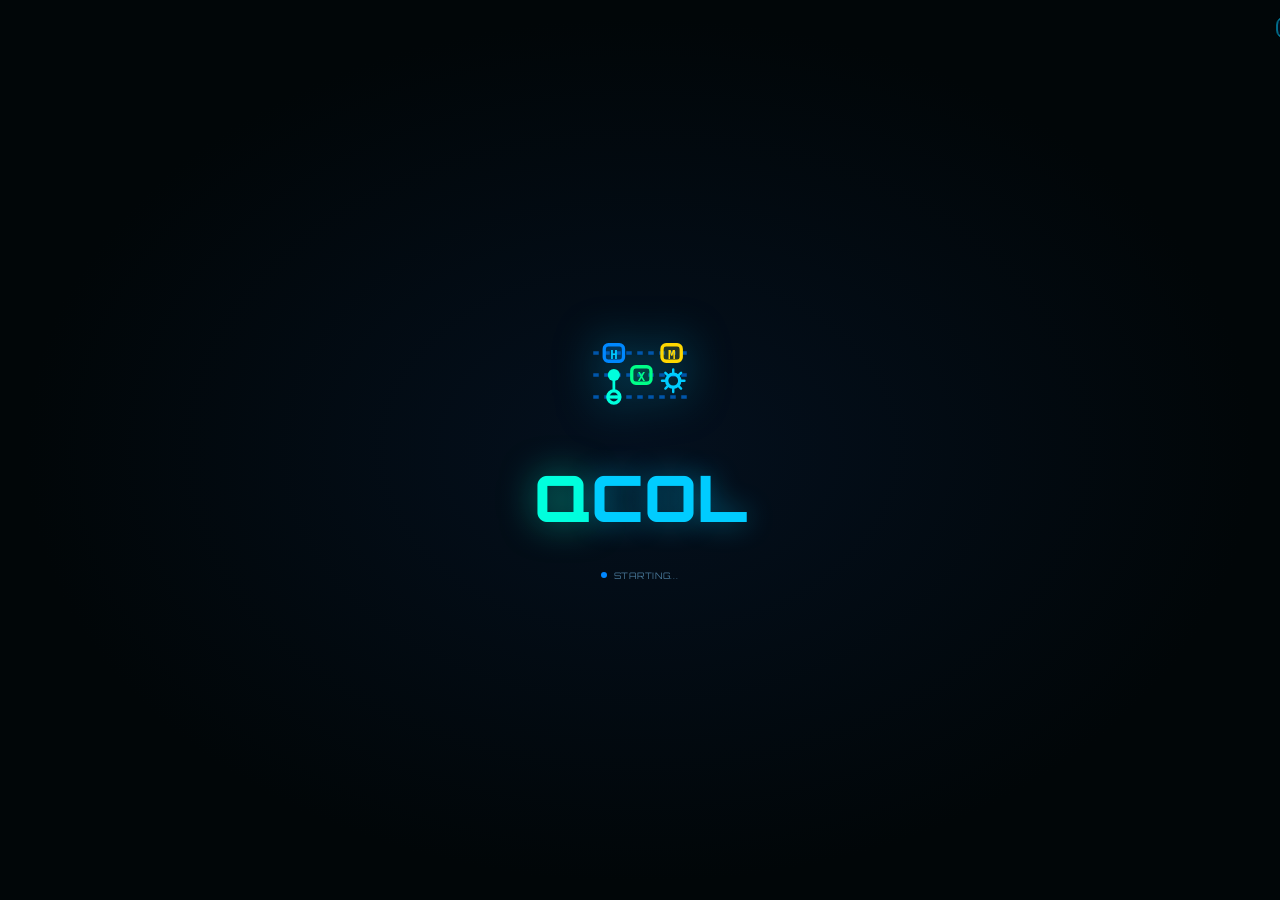
==== index.html @ 1eee26cb "Create index.html" ====
<!DOCTYPE html>
<html lang="en" id="root">
<head>
<meta charset="UTF-8">
<meta name="viewport" content="width=device-width, initial-scale=1.0">
<title>QCOL — Quantum Computing Open Lab</title>
<link href="https://fonts.googleapis.com/css2?family=Orbitron:wght@400;700;900&family=JetBrains+Mono:wght@400;500&family=Exo+2:wght@300;400;500;600&display=swap" rel="stylesheet">
<!-- CodeMirror 6 + marked -->
<script type="importmap">
  {
    "imports": {
      "codemirror": "https://esm.sh/codemirror@6.0.1",
      "@codemirror/state": "https://esm.sh/@codemirror/state@6.5.2",
      "@codemirror/view": "https://esm.sh/@codemirror/view@6.36.5",
      "@codemirror/commands": "https://esm.sh/@codemirror/commands@6.8.1",
      "@codemirror/lang-markdown": "https://esm.sh/@codemirror/lang-markdown@6.3.2",
      "@codemirror/language": "https://esm.sh/@codemirror/language@6.11.0",
      "@lezer/common": "https://esm.sh/@lezer/common@1.2.3",
      "@lezer/highlight": "https://esm.sh/@lezer/highlight@1.2.1",
      "marked": "https://esm.sh/marked@15.0.12"
    }
  }
</script>
<style>
:root {
  --bg:#010608;--s:#071220;--s2:#0c1c30;--s3:#112240;
  --b:#0d2a4a;--b2:#1a3a5c;
  --bl:#0088ff;--bl2:#00ccff;--cy:#00ffdd;
  --gr:#00ff88;--gd:#ffd700;--rd:#ff4466;--pu:#bd93f9;
  --tx:#ddeeff;--mu:#4a7a9b;--mu2:#2a4a6a;
  --orb:'Orbitron',monospace;--mono:'JetBrains Mono',monospace;--exo:'Exo 2',sans-serif;
}
*{margin:0;padding:0;box-sizing:border-box;}
html,body{height:100%;}
body{background:var(--bg);color:var(--tx);font-family:var(--exo);overflow-x:hidden;}
body::before{content:'';position:fixed;inset:0;
  background-image:linear-gradient(rgba(0,136,255,.03)1px,transparent 1px),
  linear-gradient(90deg,rgba(0,136,255,.03)1px,transparent 1px);
  background-size:40px 40px;pointer-events:none;z-index:0;}

/* NOTIF */
.notif{position:fixed;top:1rem;right:1rem;z-index:9999;
  padding:.65rem 1.2rem;background:rgba(4,14,28,.97);
  border:1px solid var(--bl2);border-radius:9px;
  font-family:var(--orb);font-size:.62rem;color:var(--bl2);
  transform:translateX(130%);transition:transform .3s;
  backdrop-filter:blur(20px);max-width:300px;}
.notif.show{transform:translateX(0);}

/* HEADER */
#qcol-header{
  display:flex;align-items:center;gap:.75rem;
  padding:.72rem 1.5rem;
  background:rgba(3,8,16,.97);
  border-bottom:1px solid var(--b);
  backdrop-filter:blur(30px);
  position:fixed;top:0;left:0;right:0;z-index:200;
  height:58px;
}

/* LOGO — solo QCOL sin subtítulo */
.logo{display:flex;align-items:center;gap:.65rem;cursor:pointer;text-decoration:none;}
.logo-icon{filter:drop-shadow(0 0 6px rgba(0,200,255,.5));}
.logo-text-wrap{display:flex;flex-direction:column;}
.logo-qcol{display:flex;align-items:baseline;gap:0;}
.logo-q{font-family:var(--orb);font-size:1.05rem;font-weight:900;color:#00ffdd;text-shadow:0 0 16px rgba(0,255,221,.5);}
.logo-col{font-family:var(--orb);font-size:1.05rem;font-weight:900;color:var(--bl2);}

.hdr-right{display:flex;align-items:center;gap:.55rem;margin-left:auto;}
.hbtn{padding:.32rem .75rem;background:transparent;border:1px solid var(--b2);
  border-radius:5px;color:var(--mu);font-family:var(--orb);font-size:.54rem;
  cursor:pointer;transition:all .2s;white-space:nowrap;}
.hbtn:hover{border-color:var(--bl);color:var(--bl2);}
.hbtn.ai-btn{background:linear-gradient(135deg,rgba(0,136,255,.15),rgba(0,200,255,.08));
  border-color:rgba(0,200,255,.4);color:var(--bl2);animation:pb 2.5s infinite;
  display:inline-flex;align-items:center;gap:4px;}
@keyframes pb{0%,100%{border-color:rgba(0,200,255,.35);}50%{border-color:rgba(0,200,255,.9);box-shadow:0 0 12px rgba(0,200,255,.25);}}
.user-chip{display:flex;align-items:center;gap:.4rem;padding:.28rem .7rem;
  background:var(--s2);border:1px solid var(--b2);border-radius:20px;
  font-family:var(--orb);font-size:.52rem;color:var(--bl2);cursor:pointer;transition:all .2s;}
.user-chip:hover{border-color:var(--bl);}
.user-dot{width:7px;height:7px;border-radius:50%;background:var(--gr);animation:pd 2s infinite;}
@keyframes pd{0%,100%{opacity:1;}50%{opacity:.3;}}

/* MODAL */
.modal-ov{display:none;position:fixed;inset:0;background:rgba(0,0,0,.88);z-index:800;align-items:center;justify-content:center;}
.modal-ov.open{display:flex;}
.modal{background:var(--s);border:1px solid rgba(0,136,255,.35);border-radius:16px;padding:2rem;width:min(400px,92vw);animation:su .3s ease;}
@keyframes su{from{transform:translateY(18px);opacity:0;}to{transform:translateY(0);opacity:1;}}
.modal-title{font-family:var(--orb);font-size:.92rem;color:var(--bl2);text-align:center;margin-bottom:.35rem;letter-spacing:.06em;}
.modal-sub{font-size:.7rem;color:var(--mu);text-align:center;margin-bottom:1.4rem;}
.form-g{margin-bottom:.85rem;}
.form-l{font-family:var(--orb);font-size:.54rem;color:var(--mu);letter-spacing:.1em;display:block;margin-bottom:.28rem;}
.form-i{width:100%;background:rgba(0,0,0,.4);border:1px solid var(--b2);border-radius:8px;padding:.55rem .9rem;color:var(--tx);font-family:var(--exo);font-size:.82rem;outline:none;transition:border-color .2s;}
.form-i:focus{border-color:rgba(0,136,255,.7);}
.btn-submit{width:100%;padding:.75rem;background:linear-gradient(135deg,#003388,var(--bl));border:none;border-radius:9px;color:white;font-family:var(--orb);font-size:.72rem;cursor:pointer;transition:all .2s;margin-top:.3rem;}
.btn-submit:hover{transform:translateY(-1px);box-shadow:0 8px 22px rgba(0,136,255,.35);}
.modal-sw{text-align:center;margin-top:.7rem;font-size:.7rem;color:var(--mu);}
.modal-sw a{color:var(--bl2);cursor:pointer;}
.btn-cancel{display:block;margin-top:.7rem;width:100%;padding:.5rem;background:transparent;border:1px solid var(--b);border-radius:8px;color:var(--mu);font-family:var(--orb);font-size:.6rem;cursor:pointer;}
.btn-cancel:hover{border-color:var(--bl);color:var(--bl2);}

/* AI PANEL (QuantumChat) */
#ai-panel-wrapper{display:none;position:fixed;bottom:1.2rem;right:1.2rem;z-index:600;width:400px;}
#ai-panel-wrapper.open{display:block;}
.ai-panel{background:var(--s);border:1px solid rgba(0,136,255,.45);border-radius:16px;display:flex;flex-direction:column;height:500px;overflow:hidden;box-shadow:0 24px 60px rgba(0,0,0,.6);animation:su .3s ease;}
.ai-hdr{padding:.82rem 1.1rem;background:linear-gradient(135deg,var(--s2),rgba(0,136,255,.12));border-bottom:1px solid var(--b);display:flex;align-items:center;justify-content:space-between;}
.ai-title{display:flex;align-items:center;gap:.45rem;font-family:var(--orb);font-size:.7rem;color:var(--bl2);}
.ai-dot{width:7px;height:7px;background:var(--gr);border-radius:50%;animation:pd 2s infinite;}
.ai-close-btn{background:transparent;border:none;color:var(--mu);cursor:pointer;font-size:1rem;}
.ai-msgs{flex:1;overflow-y:auto;padding:.85rem;display:flex;flex-direction:column;gap:.5rem;}
.ai-msgs::-webkit-scrollbar{width:3px;}
.ai-msgs::-webkit-scrollbar-thumb{background:var(--b2);}
.ai-msg{max-width:88%;padding:.58rem .85rem;border-radius:10px;font-size:.72rem;line-height:1.55;}
.ai-msg.bot{background:rgba(0,136,255,.1);border:1px solid rgba(0,136,255,.22);color:var(--tx);align-self:flex-start;border-bottom-left-radius:3px;}
.ai-msg.usr{background:rgba(0,136,255,.22);border:1px solid rgba(0,136,255,.4);color:var(--tx);align-self:flex-end;border-bottom-right-radius:3px;}
.ai-lbl{font-family:var(--orb);font-size:.46rem;color:var(--mu);margin-bottom:.18rem;}
.ai-loading{display:none;align-self:flex-start;padding:.58rem .85rem;background:rgba(0,136,255,.1);border:1px solid rgba(0,136,255,.22);border-radius:10px;}
.ai-loading.show{display:block;}
.dots span{display:inline-block;width:4px;height:4px;background:var(--bl2);border-radius:50%;margin:0 2px;animation:bounce .9s infinite;}
.dots span:nth-child(2){animation-delay:.2s;}.dots span:nth-child(3){animation-delay:.4s;}
@keyframes bounce{0%,100%{transform:translateY(0);}50%{transform:translateY(-5px);}}
.ai-input-row{padding:.72rem;border-top:1px solid var(--b);display:flex;gap:.45rem;background:var(--s2);}
/* Estilos para el editor CodeMirror */
.cm-editor{background:rgba(0,0,0,.35) !important;border:1px solid var(--b2);border-radius:8px;font-family:var(--mono);font-size:.73rem;}
.cm-editor.cm-focused{outline:none;border-color:rgba(0,136,255,.6);}
.cm-editor .cm-content{color:var(--tx);padding:.3rem .5rem;}
.cm-editor .cm-line{line-height:1.5;}
.ai-send{padding:.48rem .85rem;background:var(--bl);border:none;border-radius:8px;color:white;cursor:pointer;font-size:.9rem;align-self:flex-start;}
.ai-send:hover{background:var(--bl2);}
.ai-status-bar{padding:.32rem .82rem;background:rgba(0,0,0,.3);border-top:1px solid var(--b);font-family:var(--mono);font-size:.52rem;color:var(--mu);display:flex;align-items:center;gap:.5rem;}
.ai-status-dot{width:5px;height:5px;border-radius:50%;background:var(--mu);}
.ai-status-dot.ok{background:var(--gr);}
/* Markdown render styles dentro de mensajes */
.ai-msg .markdown-body p{margin:.4rem 0;}
.ai-msg .markdown-body code{background:rgba(0,0,0,.3);padding:.1rem .3rem;border-radius:3px;font-family:var(--mono);}
.ai-msg .markdown-body pre{background:rgba(0,0,0,.4);padding:.5rem;border-radius:6px;overflow-x:auto;}
.ai-msg .markdown-body table{border-collapse:collapse;margin:.5rem 0;font-size:.65rem;}
.ai-msg .markdown-body th,.ai-msg .markdown-body td{border:1px solid var(--b2);padding:.2rem .5rem;}
.ai-msg .markdown-body blockquote{border-left:3px solid var(--bl);margin:.4rem 0;padding-left:.8rem;color:var(--mu);}

/* MODULE CONTAINER */
#module-container{padding-top:58px;min-height:100vh;position:relative;z-index:1;}

/* SPLASH */
#splash{position:fixed;inset:0;z-index:1000;background:radial-gradient(ellipse at center,#04101e 0%,var(--bg) 68%);display:flex;align-items:center;justify-content:center;transition:opacity .6s ease,visibility .6s;}
#splash.hidden{opacity:0;visibility:hidden;pointer-events:none;}
.splash-inner{text-align:center;animation:su 1s ease both;}
.splash-qcol{display:flex;align-items:baseline;justify-content:center;gap:0;margin-bottom:.6rem;}
.splash-q{font-family:var(--orb);font-size:clamp(2.5rem,7vw,4rem);font-weight:900;color:#00ffdd;text-shadow:0 0 35px rgba(0,255,221,.55);}
.splash-c{font-family:var(--orb);font-size:clamp(2.5rem,7vw,4rem);font-weight:900;color:var(--bl2);text-shadow:0 0 28px rgba(0,200,255,.45);}
.splash-loading{display:flex;align-items:center;justify-content:center;gap:.4rem;color:var(--mu);font-family:var(--orb);font-size:.56rem;letter-spacing:.08em;margin-top:2rem;}
.splash-dot{width:6px;height:6px;background:var(--bl);border-radius:50%;animation:pd 1s infinite;}

/* SCREENS */
.screen{display:none;min-height:calc(100vh - 58px);flex-direction:column;position:relative;z-index:1;animation:fadein .3s ease;}
.screen.active{display:flex;}
@keyframes fadein{from{opacity:0;}to{opacity:1;}}

/* MENU */
.menu-hero{text-align:center;padding:2.5rem 1rem 1.5rem;}
.menu-hero h1{font-family:var(--orb);font-size:clamp(.95rem,3.5vw,1.8rem);font-weight:900;color:var(--bl2);letter-spacing:.06em;text-shadow:0 0 28px rgba(0,200,255,.35);margin-bottom:.35rem;}
.menu-hero p{color:var(--mu);font-size:.74rem;letter-spacing:.05em;}

.menu-grid{display:grid;grid-template-columns:repeat(auto-fit,minmax(200px,1fr));gap:1rem;max-width:960px;width:100%;margin:1.5rem auto;padding:0 1.3rem;}

.menu-card{background:var(--s);border:1px solid var(--b);border-radius:14px;padding:1.5rem;cursor:pointer;transition:all .35s;position:relative;overflow:hidden;animation:su .5s ease both;}
.menu-card::before{content:'';position:absolute;top:0;left:0;right:0;height:2px;background:linear-gradient(90deg,transparent,var(--bl),var(--bl2),transparent);transform:scaleX(0);transition:transform .35s;transform-origin:left;}
.menu-card:hover::before{transform:scaleX(1);}
.menu-card:hover{border-color:rgba(0,136,255,.6);transform:translateY(-5px);box-shadow:0 18px 45px rgba(0,136,255,.12);background:var(--s2);}
.menu-card.locked{opacity:.5;cursor:not-allowed;}
.menu-card.locked:hover{transform:none;box-shadow:none;}

.card-icon-box{width:48px;height:48px;background:linear-gradient(135deg,rgba(0,136,255,.15),rgba(0,200,255,.08));border:1px solid rgba(0,136,255,.3);border-radius:12px;display:flex;align-items:center;justify-content:center;margin-bottom:.9rem;transition:all .3s;}
.menu-card:hover .card-icon-box{box-shadow:0 0 20px rgba(0,136,255,.3);border-color:rgba(0,200,255,.5);}
.card-title{font-family:var(--orb);font-size:.74rem;color:var(--bl2);margin-bottom:.4rem;letter-spacing:.05em;}
.card-desc{font-size:.68rem;color:var(--mu);line-height:1.65;}
.card-badge{position:absolute;top:.8rem;right:.8rem;padding:.13rem .45rem;border-radius:4px;font-family:var(--orb);font-size:.48rem;}
.badge-github{background:rgba(0,136,255,.12);border:1px solid rgba(0,136,255,.3);color:var(--bl);}
.badge-admin{background:rgba(255,215,0,.12);border:1px solid rgba(255,215,0,.3);color:var(--gd);}
.badge-new{background:rgba(0,255,136,.1);border:1px solid rgba(0,255,136,.3);color:var(--gr);}
.badge-pro{background:rgba(189,147,249,.12);border:1px solid rgba(189,147,249,.3);color:var(--pu);}

/* SCREEN HEADER */
.screen-hdr{display:flex;align-items:center;gap:.7rem;padding:.8rem 1.4rem;border-bottom:1px solid var(--b);background:var(--s);flex-wrap:wrap;position:sticky;top:58px;z-index:50;}
.btn-back{padding:.32rem .72rem;background:transparent;border:1px solid var(--b2);border-radius:5px;color:var(--mu);font-family:var(--orb);font-size:.55rem;cursor:pointer;transition:all .2s;}
.btn-back:hover{border-color:var(--bl);color:var(--bl2);}
.screen-title{font-family:var(--orb);font-size:.82rem;color:var(--bl2);letter-spacing:.08em;display:flex;align-items:center;gap:.45rem;}

/* MODULE IFRAME */
.module-iframe-wrap{flex:1;display:flex;flex-direction:column;min-height:0;}
.module-iframe{flex:1;border:none;width:100%;min-height:calc(100vh - 130px);}

/* PLACEHOLDER */
.module-placeholder{flex:1;display:flex;flex-direction:column;align-items:center;justify-content:center;padding:3rem 2rem;text-align:center;gap:1.2rem;}
.ph-icon{font-size:3.5rem;}
.ph-title{font-family:var(--orb);font-size:1.1rem;color:var(--bl2);}
.ph-desc{font-size:.8rem;color:var(--mu);max-width:500px;line-height:1.75;}
.ph-steps{background:var(--s);border:1px solid var(--b);border-radius:12px;padding:1.5rem 2rem;text-align:left;max-width:500px;width:100%;}
.ph-step{display:flex;gap:.75rem;align-items:flex-start;margin-bottom:.9rem;}
.ph-num{font-family:var(--orb);font-size:.65rem;color:var(--bl);width:20px;flex-shrink:0;}
.ph-txt{font-size:.73rem;color:var(--mu);line-height:1.65;}
.ph-txt code{font-family:var(--mono);font-size:.65rem;color:var(--gr);background:rgba(0,0,0,.3);padding:.1rem .3rem;border-radius:3px;}
.btn-ph{padding:.6rem 1.4rem;background:linear-gradient(135deg,#003388,var(--bl));border:none;border-radius:8px;color:white;font-family:var(--orb);font-size:.68rem;cursor:pointer;transition:all .2s;}
.btn-ph:hover{transform:translateY(-2px);box-shadow:0 6px 18px rgba(0,136,255,.4);}

/* FOOTER */
.qcol-footer{text-align:center;padding:1.2rem 1rem;border-top:1px solid var(--b);color:var(--mu);font-size:.64rem;letter-spacing:.04em;background:rgba(3,8,16,.5);margin-top:auto;}
.qcol-footer span{color:var(--bl2);}

/* ══ MOBILE RESPONSIVE ══ */
@media(max-width:768px){
  #qcol-header { padding:.55rem 1rem; height:50px; }
  .logo-q,.logo-col { font-size:.88rem; }
  .hbtn { padding:.26rem .55rem; font-size:.5rem; }
  .menu-hero h1 { font-size:clamp(.85rem,3vw,1.4rem); }
  .menu-hero p { font-size:.68rem; }
  .menu-grid { grid-template-columns:repeat(auto-fill,minmax(160px,1fr)); gap:.75rem; padding:0 .9rem; }
  .menu-card { padding:1.1rem; }
  .card-title { font-size:.68rem; }
  .card-desc { font-size:.62rem; }
  .screen-hdr { padding:.6rem 1rem; }
  .screen-title { font-size:.72rem; }
  .module-iframe { min-height:calc(100vh - 110px); }
  #ai-panel-wrapper { width:calc(100vw - 1rem); right:.5rem; bottom:.5rem; }
  .ai-panel { height:440px; }
}
@media(max-width:600px){
  .menu-grid { grid-template-columns:1fr 1fr; gap:.6rem; padding:0 .75rem; }
  #module-container { padding-top:50px; }
}
@media(max-width:420px){
  .menu-grid { grid-template-columns:1fr; }
  .menu-hero { padding:1.5rem .75rem 1rem; }
  #ai-panel-wrapper { width:calc(100vw - 1rem); right:.5rem; }
  .hbtn.ai-btn span { display:none; }
}
</style>
</head>
<body>

<!-- SPLASH — solo QCOL grande -->
<div id="splash">
  <div class="splash-inner">
    <div style="margin-bottom:1.5rem;">
      <svg width="110" height="110" viewBox="0 0 40 40" fill="none"
        style="filter:drop-shadow(0 0 22px rgba(0,200,255,.6))">
        <line x1="3" y1="12" x2="37" y2="12" stroke="#0055aa" stroke-width="1.2" stroke-dasharray="2 2"/>
        <line x1="3" y1="20" x2="37" y2="20" stroke="#0055aa" stroke-width="1.2" stroke-dasharray="2 2"/>
        <line x1="3" y1="28" x2="37" y2="28" stroke="#0055aa" stroke-width="1.2" stroke-dasharray="2 2"/>
        <rect x="7" y="9" width="7" height="6" rx="1.5" fill="rgba(0,136,255,.2)" stroke="#0088ff" stroke-width="1.2"/>
        <text x="10.5" y="14" text-anchor="middle" font-family="monospace" font-size="4.5" font-weight="bold" fill="#00ccff">H</text>
        <circle cx="10.5" cy="20" r="2.2" fill="#00ffdd"/>
        <line x1="10.5" y1="20" x2="10.5" y2="25.8" stroke="#00ffdd" stroke-width="1"/>
        <circle cx="10.5" cy="28" r="2.2" fill="none" stroke="#00ffdd" stroke-width="1.2"/>
        <line x1="8.3" y1="28" x2="12.7" y2="28" stroke="#00ffdd" stroke-width="1.2"/>
        <rect x="17" y="17" width="7" height="6" rx="1.5" fill="rgba(0,255,136,.12)" stroke="#00ff88" stroke-width="1.2"/>
        <text x="20.5" y="22" text-anchor="middle" font-family="monospace" font-size="4.5" font-weight="bold" fill="#00ff88">X</text>
        <rect x="28" y="9" width="7" height="6" rx="1.5" fill="rgba(255,215,0,.12)" stroke="#ffd700" stroke-width="1.2"/>
        <text x="31.5" y="14" text-anchor="middle" font-family="monospace" font-size="4.5" font-weight="bold" fill="#ffd700">M</text>
        <g transform="translate(28,18) scale(.68)">
          <circle cx="6" cy="6" r="3.5" fill="none" stroke="#00ccff" stroke-width="1.8"/>
          <path d="M6 0v2M6 10v2M0 6h2M10 6h2M1.8 1.8l1.4 1.4M8.8 8.8l1.4 1.4M1.8 10.2l1.4-1.4M8.8 3.2l1.4-1.4" stroke="#00ccff" stroke-width="1.3" stroke-linecap="round"/>
        </g>
      </svg>
    </div>
    <div class="splash-qcol">
      <span class="splash-q">Q</span><span class="splash-c">COL</span>
    </div>
    <div class="splash-loading">
      <div class="splash-dot"></div>
      <span id="splash-msg">STARTING...</span>
    </div>
  </div>
</div>

<div class="notif" id="notif"></div>

<div id="qcol-header" style="display:none;">
  <div class="logo" onclick="QCOL.nav('home')">
    <svg class="logo-icon" width="38" height="38" viewBox="0 0 40 40" fill="none">
      <line x1="3" y1="12" x2="37" y2="12" stroke="#0055aa" stroke-width="1.2" stroke-dasharray="2 2"/>
      <line x1="3" y1="20" x2="37" y2="20" stroke="#0055aa" stroke-width="1.2" stroke-dasharray="2 2"/>
      <line x1="3" y1="28" x2="37" y2="28" stroke="#0055aa" stroke-width="1.2" stroke-dasharray="2 2"/>
      <rect x="7" y="9" width="7" height="6" rx="1.5" fill="rgba(0,136,255,.15)" stroke="#0088ff" stroke-width="1"/>
      <text x="10.5" y="14" text-anchor="middle" font-family="monospace" font-size="4" fill="#00ccff">H</text>
      <circle cx="10.5" cy="20" r="2" fill="#00ffdd"/>
      <line x1="10.5" y1="20" x2="10.5" y2="25.5" stroke="#00ffdd" stroke-width="1"/>
      <circle cx="10.5" cy="28" r="2" fill="none" stroke="#00ffdd" stroke-width="1"/>
      <line x1="8.5" y1="28" x2="12.5" y2="28" stroke="#00ffdd" stroke-width="1"/>
      <rect x="17" y="17" width="6" height="6" rx="1.5" fill="rgba(0,255,136,.1)" stroke="#00ff88" stroke-width="1"/>
      <text x="20" y="22" text-anchor="middle" font-family="monospace" font-size="4" fill="#00ff88">X</text>
      <g transform="translate(28,16) scale(.55)">
        <circle cx="6" cy="6" r="3.5" fill="none" stroke="#00ccff" stroke-width="1.8"/>
        <path d="M6 0v2M6 10v2M0 6h2M10 6h2M1.8 1.8l1.4 1.4M8.8 8.8l1.4 1.4M1.8 10.2l1.4-1.4M8.8 3.2l1.4-1.4" stroke="#00ccff" stroke-width="1.3" stroke-linecap="round"/>
      </g>
    </svg>
    <div class="logo-text-wrap">
      <div class="logo-qcol">
        <span class="logo-q">Q</span><span class="logo-col">COL</span>
      </div>
    </div>
  </div>
  <div class="hdr-right">
    <div id="hdr-engine-badge" style="display:none;padding:.22rem .55rem;background:rgba(0,255,136,.08);border:1px solid rgba(0,255,136,.3);border-radius:4px;font-family:var(--orb);font-size:.46rem;color:var(--gr);">● COMPILER</div>
    <button class="hbtn ai-btn" onclick="QCOL.toggleAI()">
      <svg width="15" height="15" viewBox="0 0 24 24" fill="none" style="vertical-align:middle;">
        <circle cx="12" cy="12" r="10" stroke="#00ffdd" stroke-width="1.4"/>
        <path d="M8 12h8M12 8l4 4-4 4" stroke="#00ffdd" stroke-width="1.3" stroke-linecap="round" stroke-linejoin="round"/>
        <circle cx="12" cy="12" r="2.5" fill="rgba(0,255,221,.2)" stroke="#00ffdd" stroke-width="1"/>
      </svg>
      QuantumChat
    </button>
    <div id="hdr-user-area">
      <button class="hbtn" onclick="QCOL.openAuth('login')">LOGIN</button>
    </div>
  </div>
</div>

<div id="ai-panel-wrapper">
  <div class="ai-panel">
    <div class="ai-hdr">
      <div class="ai-title">
        <div class="ai-dot"></div>
        <svg width="14" height="14" viewBox="0 0 24 24" fill="none" style="margin-right:4px;">
          <circle cx="12" cy="12" r="10" stroke="#00ffdd" stroke-width="1.5"/>
          <path d="M8 12h8M12 8l4 4-4 4" stroke="#00ffdd" stroke-width="1.4" stroke-linecap="round"/>
          <circle cx="12" cy="12" r="2" fill="#00ffdd" opacity=".5"/>
        </svg>
        QuantumChat
        <span id="ai-prov-lbl" style="font-size:.46rem;color:var(--mu);margin-left:.3rem;"></span>
      </div>
      <button class="ai-close-btn" onclick="QCOL.toggleAI()">✕</button>
    </div>
    <div class="ai-msgs" id="ai-messages">
      <div class="ai-msg bot">
        <div class="ai-lbl">QUANTUMCHAT</div>
        <div class="markdown-body">Hello! I'm QuantumChat, your quantum computing assistant. I can help you with Qiskit, Cirq, PennyLane, Dirac notation |ψ⟩, quantum circuits, algorithms and quantum physics. ⚛</div>
      </div>
    </div>
    <div class="ai-loading" id="ai-loading">
      <div class="dots"><span></span><span></span><span></span></div>
    </div>
    <div class="ai-input-row">
      <div id="ai-editor" style="flex:1;"></div>
      <button class="ai-send" onclick="QCOL.sendAI()">➤</button>
    </div>
    <div class="ai-status-bar">
      <div class="ai-status-dot" id="ai-sdot"></div>
      <span id="ai-stxt">Not connected — demo mode</span>
    </div>
  </div>
</div>

<div class="modal-ov" id="auth-modal">
  <div class="modal">
    <div id="auth-login">
      <div class="modal-title">⚛ LOGIN</div>
      <div class="modal-sub">Access your account</div>
      <div class="form-g"><label class="form-l">USERNAME</label>
        <input class="form-i" id="l-user" type="text" placeholder="your_username"></div>
      <div class="form-g"><label class="form-l">PASSWORD</label>
        <input class="form-i" id="l-pass" type="password" placeholder="••••••••"
          onkeydown="if(event.key==='Enter')QCOL.doLogin()"></div>
      <button class="btn-submit" onclick="QCOL.doLogin()">ENTER THE LAB</button>
      <div class="modal-sw">No account? <a onclick="QCOL.openAuth('register')">Create account</a></div>
      <div class="modal-sw" style="margin-top:.3rem;"><a onclick="QCOL.openAuth('founder')">👑 Founder access</a></div>
      <button class="btn-cancel" onclick="QCOL.closeAuth()">CANCEL</button>
    </div>
    <div id="auth-register" style="display:none;">
      <div class="modal-title">⚛ CREATE ACCOUNT</div>
      <div class="modal-sub">Join the ecosystem</div>
      <div class="form-g"><label class="form-l">FULL NAME</label>
        <input class="form-i" id="r-name" type="text" placeholder="Your full name"></div>
      <div class="form-g"><label class="form-l">USERNAME</label>
        <input class="form-i" id="r-user" type="text" placeholder="unique_username"></div>
      <div class="form-g"><label class="form-l">PASSWORD</label>
        <input class="form-i" id="r-pass" type="password" placeholder="••••••••"></div>
      <button class="btn-submit" onclick="QCOL.doRegister()">CREATE MY ACCOUNT</button>
      <div class="modal-sw">Already have one? <a onclick="QCOL.openAuth('login')">Login</a></div>
      <div class="modal-sw" style="margin-top:.3rem;"><a onclick="QCOL.openAuth('founder')">👑 Founder access</a></div>
      <button class="btn-cancel" onclick="QCOL.closeAuth()">CANCEL</button>
    </div>
    <div id="auth-founder" style="display:none;">
      <div class="modal-title">👑 FOUNDER ACCESS</div>
      <div class="modal-sub">Exclusive ecosystem area</div>
      <div class="form-g"><label class="form-l">PASSWORD</label>
        <input class="form-i" id="f-pass" type="password" placeholder="••••••••"
          onkeydown="if(event.key==='Enter')QCOL.doFounder()"></div>
      <button class="btn-submit" onclick="QCOL.doFounder()">ACCESS</button>
      <div class="modal-sw"><a onclick="QCOL.openAuth('login')">← Back to login</a></div>
      <button class="btn-cancel" onclick="QCOL.closeAuth()">CANCEL</button>
    </div>
  </div>
</div>

<div id="module-container">

  <div class="screen active" id="screen-home">
    <div class="menu-hero">
      <h1>⚛ QUANTUM COMPUTING OPEN LAB</h1>
      <p>It's not just an open ecosystem — it's a board where every piece fits, contributes a unique function, and combines with the others to create larger architectures and pieces. The board is an infinite puzzle where everyone can contribute, integrating frameworks, libraries, algorithms, and quantum hardware into a single universal layer accessible to all.</p>
    </div>
    <div id="logout-bar" style="display:none;position:absolute;top:.6rem;right:.7rem;z-index:20;">
      <button onclick="QCOL.doLogout()" style="
        background:rgba(255,68,102,.08);
        border:1px solid rgba(255,68,102,.3);
        border-radius:6px;
        color:#ff8899;
        font-family:var(--orb);
        font-size:.48rem;
        padding:.28rem .65rem;
        cursor:pointer;
        letter-spacing:.05em;
        transition:all .2s;
      " onmouseover="this.style.background='rgba(255,68,102,.18)'"
         onmouseout="this.style.background='rgba(255,68,102,.08)'">
        ✕ LOGOUT
      </button>
    </div>
    <div class="menu-grid" id="menu-grid"></div>
    <div class="qcol-footer">
      Founded by <span>Franci Laffita Camargo</span> · Open core quantum ecosystem — built so anyone can access, build and benefit from quantum computing.
    </div>
  </div>

  <div class="screen" id="screen-projects">
    <div class="screen-hdr">
      <button class="btn-back" onclick="QCOL.nav('home')">← MENU</button>
      <div class="screen-title">
        <svg width="16" height="16" viewBox="0 0 24 24" fill="none">
          <rect x="3" y="3" width="18" height="18" rx="3" stroke="#00ccff" stroke-width="1.5"/>
          <path d="M3 9h18M9 21V9" stroke="#00ccff" stroke-width="1.5"/>
        </svg>PROJECTS
      </div>
      <button class="hbtn ai-btn" onclick="QCOL.toggleAI()">
        <svg width="15" height="15" viewBox="0 0 24 24" fill="none" style="vertical-align:middle;margin-right:3px;">
          <circle cx="12" cy="12" r="10" stroke="#00ffdd" stroke-width="1.4"/>
          <path d="M8 12h8M12 8l4 4-4 4" stroke="#00ffdd" stroke-width="1.3" stroke-linecap="round" stroke-linejoin="round"/>
          <circle cx="12" cy="12" r="2.5" fill="rgba(0,255,221,.2)" stroke="#00ffdd" stroke-width="1"/>
        </svg>
        QuantumChat
      </button>
    </div>
    <div class="module-iframe-wrap" id="projects-wrap">
      <div id="projects-ph"></div>
    </div>
  </div>

  <div class="screen" id="screen-architect">
    <div class="screen-hdr">
      <button class="btn-back" onclick="QCOL.nav('home')">← MENU</button>
      <div class="screen-title">
        <svg width="18" height="18" viewBox="0 0 40 40" fill="none">
          <line x1="2" y1="14" x2="38" y2="14" stroke="#004488" stroke-width="1.5" stroke-dasharray="3 2"/>
          <line x1="2" y1="26" x2="38" y2="26" stroke="#004488" stroke-width="1.5" stroke-dasharray="3 2"/>
          <rect x="5" y="10" width="8" height="8" rx="2" fill="rgba(0,136,255,.2)" stroke="#0088ff" stroke-width="1.5"/>
          <text x="9" y="16" text-anchor="middle" font-family="monospace" font-size="5" font-weight="bold" fill="#00ccff">H</text>
          <g transform="translate(23,15) scale(1.1)">
            <circle cx="6" cy="6" r="3.5" fill="none" stroke="#00ccff" stroke-width="1.8"/>
            <path d="M6 0v2M6 10v2M0 6h2M10 6h2M1.8 1.8l1.4 1.4M8.8 8.8l1.4 1.4M1.8 10.2l1.4-1.4M8.8 3.2l1.4-1.4"
              stroke="#00ccff" stroke-width="1.3" stroke-linecap="round"/>
          </g>
          <circle cx="9" cy="26" r="2.5" fill="#00ffdd"/>
          <line x1="9" y1="18" x2="9" y2="23.5" stroke="#00ffdd" stroke-width="1.2"/>
        </svg>
        ⚙️ QUANTUM OPEN LAB
      </div>
      <div id="arch-badge" style="display:none;padding:.22rem .5rem;background:rgba(0,255,136,.08);border:1px solid rgba(0,255,136,.3);border-radius:4px;font-family:var(--orb);font-size:.46rem;color:var(--gr);">● COMPILER</div>
      <button class="hbtn ai-btn" onclick="QCOL.toggleAI()">
        <svg width="15" height="15" viewBox="0 0 24 24" fill="none" style="vertical-align:middle;margin-right:3px;">
          <circle cx="12" cy="12" r="10" stroke="#00ffdd" stroke-width="1.4"/>
          <path d="M8 12h8M12 8l4 4-4 4" stroke="#00ffdd" stroke-width="1.3" stroke-linecap="round" stroke-linejoin="round"/>
          <circle cx="12" cy="12" r="2.5" fill="rgba(0,255,221,.2)" stroke="#00ffdd" stroke-width="1"/>
        </svg>
        QuantumChat
      </button>
    </div>
    <div class="module-iframe-wrap" id="architect-wrap">
      <div id="architect-ph"></div>
    </div>
  </div>

  <div class="screen" id="screen-architect-pro">
    <div class="screen-hdr">
      <button class="btn-back" onclick="QCOL.nav('home')">← MENU</button>
      <div class="screen-title">
        <svg width="18" height="18" viewBox="0 0 40 40" fill="none">
          <line x1="2" y1="14" x2="38" y2="14" stroke="#4a2a7a" stroke-width="1.5" stroke-dasharray="3 2"/>
          <line x1="2" y1="26" x2="38" y2="26" stroke="#4a2a7a" stroke-width="1.5" stroke-dasharray="3 2"/>
          <rect x="5" y="10" width="8" height="8" rx="2" fill="rgba(189,147,249,.15)" stroke="#bd93f9" stroke-width="1.5"/>
          <text x="9" y="16" text-anchor="middle" font-family="monospace" font-size="5" font-weight="bold" fill="#bd93f9">H</text>
          <g transform="translate(23,15) scale(1.1)">
            <circle cx="6" cy="6" r="3.5" fill="none" stroke="#bd93f9" stroke-width="1.8"/>
            <path d="M6 0v2M6 10v2M0 6h2M10 6h2M1.8 1.8l1.4 1.4M8.8 8.8l1.4 1.4M1.8 10.2l1.4-1.4M8.8 3.2l1.4-1.4" stroke="#bd93f9" stroke-width="1.3" stroke-linecap="round"/>
          </g>
        </svg>
        📓 QUANTUM NOTEBOOK
        <span style="font-family:var(--orb);font-size:.5rem;color:var(--pu);padding:.1rem .38rem;border:1px solid rgba(189,147,249,.3);border-radius:3px;">ADMIN+</span>
      </div>
      <button class="hbtn ai-btn" onclick="QCOL.toggleAI()">
        <svg width="15" height="15" viewBox="0 0 24 24" fill="none" style="vertical-align:middle;margin-right:3px;">
          <circle cx="12" cy="12" r="10" stroke="#00ffdd" stroke-width="1.4"/>
          <path d="M8 12h8M12 8l4 4-4 4" stroke="#00ffdd" stroke-width="1.3" stroke-linecap="round" stroke-linejoin="round"/>
          <circle cx="12" cy="12" r="2.5" fill="rgba(0,255,221,.2)" stroke="#00ffdd" stroke-width="1"/>
        </svg>
        QuantumChat
      </button>
    </div>
    <div class="module-iframe-wrap" id="architect-pro-wrap">
      <div id="architect-pro-ph"></div>
    </div>
  </div>

  <div class="screen" id="screen-library">
    <div class="screen-hdr">
      <button class="btn-back" onclick="QCOL.nav('home')">← MENU</button>
      <div class="screen-title">
        <svg width="16" height="16" viewBox="0 0 24 24" fill="none">
          <path d="M4 19.5A2.5 2.5 0 016.5 17H20" stroke="#00ccff" stroke-width="1.5"/>
          <path d="M6.5 2H20v20H6.5A2.5 2.5 0 014 19.5v-15A2.5 2.5 0 016.5 2z" stroke="#00ccff" stroke-width="1.5"/>
          <path d="M8 7h8M8 11h8M8 15h5" stroke="#00ccff" stroke-width="1"/>
        </svg>
        LIBRARY AND TUTORIALS
      </div>
      <button class="hbtn ai-btn" onclick="QCOL.toggleAI()">
        <svg width="15" height="15" viewBox="0 0 24 24" fill="none" style="vertical-align:middle;margin-right:3px;">
          <circle cx="12" cy="12" r="10" stroke="#00ffdd" stroke-width="1.4"/>
          <path d="M8 12h8M12 8l4 4-4 4" stroke="#00ffdd" stroke-width="1.3" stroke-linecap="round" stroke-linejoin="round"/>
          <circle cx="12" cy="12" r="2.5" fill="rgba(0,255,221,.2)" stroke="#00ffdd" stroke-width="1"/>
        </svg>
        QuantumChat
      </button>
    </div>
    <div class="module-iframe-wrap" id="library-wrap">
      <div id="library-ph"></div>
    </div>
  </div>

  <div class="screen" id="screen-account">
    <div class="screen-hdr">
      <button class="btn-back" onclick="QCOL.nav('home')">← MENU</button>
      <div class="screen-title">
        <svg width="16" height="16" viewBox="0 0 24 24" fill="none">
          <circle cx="12" cy="8" r="4" stroke="#00ccff" stroke-width="1.5"/>
          <path d="M4 20c0-4 3.6-7 8-7s8 3 8 7" stroke="#00ccff" stroke-width="1.5" stroke-linecap="round"/>
        </svg>
        MY ACCOUNT
      </div>
      <button class="hbtn ai-btn" onclick="QCOL.toggleAI()">
        <svg width="15" height="15" viewBox="0 0 24 24" fill="none" style="vertical-align:middle;margin-right:3px;">
          <circle cx="12" cy="12" r="10" stroke="#00ffdd" stroke-width="1.4"/>
          <path d="M8 12h8M12 8l4 4-4 4" stroke="#00ffdd" stroke-width="1.3" stroke-linecap="round" stroke-linejoin="round"/>
          <circle cx="12" cy="12" r="2.5" fill="rgba(0,255,221,.2)" stroke="#00ffdd" stroke-width="1"/>
        </svg>
        QuantumChat
      </button>
    </div>
    <div class="module-iframe-wrap" id="account-wrap">
      <div id="account-ph"></div>
    </div>
  </div>

  <div class="screen" id="screen-founder">
    <div class="screen-hdr">
      <button class="btn-back" onclick="QCOL.nav('home')">← MENU</button>
      <div class="screen-title">👑 FOUNDER PANEL</div>
      <button class="hbtn ai-btn" onclick="QCOL.toggleAI()">
        <svg width="15" height="15" viewBox="0 0 24 24" fill="none" style="vertical-align:middle;margin-right:3px;">
          <circle cx="12" cy="12" r="10" stroke="#00ffdd" stroke-width="1.4"/>
          <path d="M8 12h8M12 8l4 4-4 4" stroke="#00ffdd" stroke-width="1.3" stroke-linecap="round" stroke-linejoin="round"/>
          <circle cx="12" cy="12" r="2.5" fill="rgba(0,255,221,.2)" stroke="#00ffdd" stroke-width="1"/>
        </svg>
        QuantumChat
      </button>
    </div>
    <div class="module-iframe-wrap" id="founder-wrap">
      <div id="founder-ph"></div>
    </div>
  </div>

  <div class="screen" id="screen-help">
    <div class="screen-hdr">
      <button class="btn-back" onclick="QCOL.nav('home')">← MENU</button>
      <div class="screen-title">
        <svg width="16" height="16" viewBox="0 0 24 24" fill="none">
          <circle cx="12" cy="12" r="10" stroke="#00ccff" stroke-width="1.5"/>
          <path d="M9.09 9a3 3 0 015.83 1c0 2-3 3-3 3M12 17h.01" stroke="#00ccff" stroke-width="1.5" stroke-linecap="round"/>
        </svg>
        HELP
      </div>
      <button class="hbtn ai-btn" onclick="QCOL.toggleAI()">
        <svg width="15" height="15" viewBox="0 0 24 24" fill="none" style="vertical-align:middle;margin-right:3px;">
          <circle cx="12" cy="12" r="10" stroke="#00ffdd" stroke-width="1.4"/>
          <path d="M8 12h8M12 8l4 4-4 4" stroke="#00ffdd" stroke-width="1.3" stroke-linecap="round" stroke-linejoin="round"/>
          <circle cx="12" cy="12" r="2.5" fill="rgba(0,255,221,.2)" stroke="#00ffdd" stroke-width="1"/>
        </svg>
        QuantumChat
      </button>
    </div>
    <div class="module-iframe-wrap" id="help-wrap">
      <div id="help-ph"></div>
    </div>
  </div>

  <!-- NEW MODULE: QUANTUM PUZZLE (formerly MODULE LAB) -->
  <div class="screen" id="screen-quantum-puzzle">
    <div class="screen-hdr">
      <button class="btn-back" onclick="QCOL.nav('home')">← MENU</button>
      <div class="screen-title">
        <svg width="20" height="20" viewBox="0 0 24 24" fill="none">
          <path d="M14.5 5.5L18.5 9.5M6.5 18.5L5.5 17.5M16.5 8.5L15.5 7.5" stroke="#ffd700" stroke-width="1.8" stroke-linecap="round"/>
          <path d="M8 2L16 8L20 20L4 20L8 2Z" stroke="#ffd700" stroke-width="1.8" fill="rgba(255,215,0,.05)"/>
          <circle cx="12" cy="15" r="2" stroke="#ffd700" stroke-width="1.5"/>
          <path d="M4 20L12 15L20 20" stroke="#ffd700" stroke-width="1.5"/>
        </svg>
        🧩 QUANTUM PUZZLE
      </div>
      <button class="hbtn ai-btn" onclick="QCOL.toggleAI()">
        <svg width="15" height="15" viewBox="0 0 24 24" fill="none" style="vertical-align:middle;margin-right:3px;">
          <circle cx="12" cy="12" r="10" stroke="#00ffdd" stroke-width="1.4"/>
          <path d="M8 12h8M12 8l4 4-4 4" stroke="#00ffdd" stroke-width="1.3" stroke-linecap="round" stroke-linejoin="round"/>
          <circle cx="12" cy="12" r="2.5" fill="rgba(0,255,221,.2)" stroke="#00ffdd" stroke-width="1"/>
        </svg>
        QuantumChat
      </button>
    </div>
    <div class="module-iframe-wrap" id="quantum-puzzle-wrap">
      <div id="quantum-puzzle-ph"></div>
    </div>
  </div>

</div>

<script>
// ============================================================
// 🔄 CONFIG SYNC READER - SOLO LECTURA (CORREGIDO)
//    FORZA founder_password COMO CADENA
// ============================================================

class QcolConfigSyncReader {
    constructor(config) {
        this.SUPABASE_URL = config.supabaseUrl;
        this.SUPABASE_ANON_KEY = config.supabaseAnonKey;
        this.isReady = false;
        this.configCache = {};
        this._syncInProgress = false;
        this.onConfigUpdate = null;
        this.onSyncComplete = null;
        this.syncInterval = null;
        this._syncingKeys = new Set();
    }

    async init() {
        try {
            console.log('🔌 Config Sync Reader: Probando conexión...');
            
            const testResponse = await fetch(`${this.SUPABASE_URL}/rest/v1/quantum_ecosystem_config?select=key&limit=1`, {
                method: 'GET',
                headers: {
                    'apikey': this.SUPABASE_ANON_KEY,
                    'Authorization': `Bearer ${this.SUPABASE_ANON_KEY}`
                }
            });
            
            if (!testResponse.ok && testResponse.status !== 404) {
                console.warn('⚠️ Config Sync Reader: Error de conexión');
                this.isReady = false;
                return false;
            }
            
            console.log('✅ Config Sync Reader: Conexión establecida');
            await this.syncAll();
            
            this.isReady = true;
            console.log('✅ Config Sync Reader inicializado (SOLO LECTURA)');
            
            this.syncInterval = setInterval(() => {
                this.syncAll();
                if (this.onSyncComplete) this.onSyncComplete();
            }, 15000);
            
            return true;
        } catch (error) {
            console.error('❌ Config Sync Reader error:', error.message);
            this.isReady = false;
            return false;
        }
    }

    async _fetch(table, options = {}) {
        let url = `${this.SUPABASE_URL}/rest/v1/${table}?select=*`;
        if (options.eq) {
            Object.entries(options.eq).forEach(([key, value]) => {
                url += `&${key}=eq.${value}`;
            });
        }
        const response = await fetch(url, {
            method: 'GET',
            headers: {
                'apikey': this.SUPABASE_ANON_KEY,
                'Authorization': `Bearer ${this.SUPABASE_ANON_KEY}`
            }
        });
        if (!response.ok) throw new Error(`HTTP ${response.status}`);
        return await response.json();
    }

    async syncAll() {
        if (this._syncInProgress) return;
        this._syncInProgress = true;
        try {
            const allConfigs = await this._fetch('quantum_ecosystem_config');
            
            if (allConfigs && allConfigs.length > 0) {
                const configMap = {};
                allConfigs.forEach(item => {
                    if (item.key) {
                        let value = item.value;
                        try { value = JSON.parse(value); } catch(e) { /* mantener como string */ }
                        
                        // 🔧 FORZAR founder_password como CADENA
                        if (item.key === 'founder_password' && value !== null && value !== undefined) {
                            value = String(value);
                        }
                        
                        configMap[item.key] = value;
                        this.configCache[item.key] = value;
                    }
                });
                
                this._applyConfigToLocal('colab_url', 'qcol_colab_url', configMap);
                this._applyConfigToLocal('ai_config', 'qcol_ai', configMap);
                this._applyConfigToLocal('github_config', 'qcol_gh', configMap);
                this._applyConfigToLocal('deepseek_config', 'qcol_mistral', configMap);
                this._applyConfigToLocal('system_config', 'qcol_sys', configMap);
                this._applyConfigToLocal('platform_config', 'qcol_cfg', configMap);
                this._applyConfigToLocal('monitor_config', 'qcol_monitor_cfg', configMap);
                this._applyConfigToLocal('founder_password', 'qcol_fp', configMap);
                this._applyConfigToLocal('users_config', 'qcol_users', configMap);
                
                if (this.onConfigUpdate) {
                    this.onConfigUpdate(configMap);
                }
            }
            
            if (this.onSyncComplete) this.onSyncComplete();
        } catch (error) {
            console.warn('Config Sync Reader error:', error.message);
        } finally {
            this._syncInProgress = false;
        }
    }

    _applyConfigToLocal(cloudKey, localKey, configMap) {
        let value = configMap[cloudKey];
        if (value !== undefined && value !== null) {
            try {
                // 🔧 FORZAR founder_password como CADENA
                if (cloudKey === 'founder_password') {
                    value = String(value);
                }
                
                const stringValue = typeof value === 'string' ? value : JSON.stringify(value);
                localStorage.setItem(localKey, stringValue);
                localStorage.setItem(localKey + '_timestamp', new Date().toISOString());
                console.log(`📥 Config ${cloudKey} → ${localKey}: aplicada desde la nube`);
                
                if (this.onConfigUpdate) {
                    this.onConfigUpdate(cloudKey, value);
                }
            } catch(e) {
                console.warn(`Error aplicando ${cloudKey}:`, e);
            }
        }
    }

    getConfig(key) {
        // 🔧 Si es founder_password, forzar como cadena
        if (key === 'founder_password') {
            const cached = this.configCache[key];
            if (cached !== undefined) {
                return String(cached);
            }
            const localValue = localStorage.getItem('qcol_fp');
            if (localValue !== null) {
                try { return String(JSON.parse(localValue)); } catch(e) { return String(localValue); }
            }
            return null;
        }
        
        if (this.configCache[key] !== undefined) {
            return this.configCache[key];
        }
        
        const localKeyMap = {
            'colab_url': 'qcol_colab_url',
            'ai_config': 'qcol_ai',
            'github_config': 'qcol_gh',
            'deepseek_config': 'qcol_mistral',
            'system_config': 'qcol_sys',
            'platform_config': 'qcol_cfg',
            'monitor_config': 'qcol_monitor_cfg',
            'users_config': 'qcol_users'
        };
        const localKey = localKeyMap[key] || key;
        const value = localStorage.getItem(localKey);
        if (value) {
            try { return JSON.parse(value); } catch(e) { return value; }
        }
        return null;
    }

    getRawConfig(key) {
        return this.configCache[key] || null;
    }

    destroy() {
        if (this.syncInterval) {
            clearInterval(this.syncInterval);
            this.syncInterval = null;
        }
    }
}

// ============================================================
// INICIALIZAR CONFIG SYNC READER - SOLO LECTURA
// ============================================================
(async function initConfigSyncReader() {
    try {
        const SUPABASE_CONFIG = {
            supabaseUrl: 'https://rtkcfbnoqbivylejhspv.supabase.co',
            supabaseAnonKey: 'sb_publishable_Uw4ViBXo3UvvlSHzOiAcDA_9Jn6eMcf'
        };
        
        window.configSync = new QcolConfigSyncReader({
            supabaseUrl: SUPABASE_CONFIG.supabaseUrl,
            supabaseAnonKey: SUPABASE_CONFIG.supabaseAnonKey
        });
        
        window.configSync.onConfigUpdate = (key, value) => {
            console.log(`📥 Config actualizada desde la nube: ${key}`, value);
            if (typeof QCOL !== 'undefined' && QCOL._refreshUI) {
                setTimeout(QCOL._refreshUI, 200);
            }
        };
        
        window.configSync.onSyncComplete = () => {
            console.log('✅ Configuración sincronizada desde la nube (solo lectura)');
            if (typeof QCOL !== 'undefined' && QCOL._broadcastConfig) {
                setTimeout(QCOL._broadcastConfig, 300);
            }
        };
        
        await window.configSync.init();
        
        console.log('✅ Config Sync Reader global iniciado (SOLO LECTURA)');
    } catch (error) {
        console.warn('⚠️ Config Sync Reader no disponible:', error.message);
    }
})();
</script>

<script type="module">
  import { EditorView, basicSetup } from 'codemirror';
  import { markdown } from '@codemirror/lang-markdown';
  import { marked } from 'marked';

  window.marked = marked;

  const QCOL = (() => {

  const VERSION = '2.1.0';
  const MODULES = {
    projects:       'qcol-projects.html',
    architect:      'qcol-architect.html',
    'architect-pro':'qcol-architect-pro.html',
    library:        'qcol-library.html',
    account:        'qcol-account.html',
    founder:        'qcol-founder.html',
    help:           'qcol-help.html',
    'quantum-puzzle':'qcol-quantum-puzzle.html',
  };

  let curUser = null;
  let iframes = {};
  let aiCfg = JSON.parse(localStorage.getItem('qcol_ai') || '{}');
  let aiHistory = [];

  let cmEditor = null;

  function refreshUIFromConfig() {
    const savedAI = localStorage.getItem('qcol_ai');
    if (savedAI) {
      try {
        aiCfg = JSON.parse(savedAI);
        setupAI();
      } catch(e) {}
    }
    
    const colabUrl = localStorage.getItem('qcol_colab_url');
    if (colabUrl) {
      checkEngine();
    }
    
    const ghConfig = localStorage.getItem('qcol_gh');
    if (ghConfig) {
      try {
        const gh = JSON.parse(ghConfig);
      } catch(e) {}
    }
  }

  function broadcastConfigToModules() {
    Object.values(iframes).forEach(f => {
      try {
        f.contentWindow.postMessage({
          type: 'QCOL_CONFIG',
          user: curUser,
          version: VERSION,
          engineReady: !!localStorage.getItem('qcol_colab_url'),
          ghUser: (JSON.parse(localStorage.getItem('qcol_gh')||'{}').user)||'laffitacamargof-create',
          ghRepo: (JSON.parse(localStorage.getItem('qcol_gh')||'{}').repo)||'quantum-computing-open-lab',
        }, '*');
      } catch(e){}
    });
  }

  function dbLoad() {
      const stored = localStorage.getItem('qcol_db');
      if (stored) {
          try {
              return JSON.parse(stored);
          } catch(e) { console.warn('dbLoad parse error', e); }
      }
      return null;
  }

  function dbSave(newData) {
      try {
          localStorage.setItem('qcol_db', JSON.stringify(newData));
          return true;
      } catch(e) {
          console.error('dbSave error', e);
          return false;
      }
  }

  async function dbGet(section) {
      let data = dbLoad();
      if (!data) return null;
      return data[section] || null;
  }

  async function dbSet(section, value) {
      let data = dbLoad();
      if (!data) data = { version:1, config:{}, users:[], circuits:{}, notebooks:{}, ai_history:{} };
      data[section] = value;
      return dbSave(data);
  }

  async function dbInit() {
      let data = dbLoad();
      if (!data) {
          const empty = {
              version: 1,
              config: {
                  colab_url: localStorage.getItem('qcol_colab_url') || '',
                  mistral_key: localStorage.getItem('qcol_mistral_key') || '',
                  mistral_enabled: localStorage.getItem('qcol_mistral_enabled') === 'true',
                  mistral_model: localStorage.getItem('qcol_mistral_model') || 'deepseek-chat',
                  mistral_timeout: parseInt(localStorage.getItem('qcol_mistral_timeout') || '10'),
                  ignored_attrs: JSON.parse(localStorage.getItem('qcol_ignored_attrs') || '[]'),
                  ignored_attrs_reasons: JSON.parse(localStorage.getItem('qcol_ignored_attrs_reasons') || '{}')
              },
              users: [],
              circuits: {},
              notebooks: {},
              ai_history: {}
          };
          await dbSave(empty);
          data = empty;
      }
      if (data?.config) {
          const c = data.config;
          if (c.colab_url)       localStorage.setItem('qcol_colab_url',         c.colab_url);
          if (c.mistral_key)     localStorage.setItem('qcol_mistral_key',        c.mistral_key);
          if (c.mistral_model)   localStorage.setItem('qcol_mistral_model',      c.mistral_model);
          if (c.mistral_enabled !== undefined) localStorage.setItem('qcol_mistral_enabled', c.mistral_enabled);
          if (c.ignored_attrs)   localStorage.setItem('qcol_ignored_attrs',      JSON.stringify(c.ignored_attrs));
          if (c.ignored_attrs_reasons) localStorage.setItem('qcol_ignored_attrs_reasons', JSON.stringify(c.ignored_attrs_reasons));
      }
      broadcast({ type: 'QCOL_CONFIG_UPDATED', db: data });
  }

  window.addEventListener('message', e => {
    const d = e.data; if (!d?.type) return;

    if (d.type === 'QCOL_OPEN_NB_EXPOSITION') {
      nav('architect-pro');
      const sendExpo = () => {
        const nbFrame = iframes['architect-pro'];
        if (nbFrame && nbFrame.contentWindow) {
          nbFrame.contentWindow.postMessage(d, '*');
          return true;
        }
        return false;
      };

      if (!sendExpo()) {
        let attempts = 0;
        const retry = setInterval(() => {
          attempts++;
          if (sendExpo()) {
            clearInterval(retry);
          } else if (attempts > 25) {
            clearInterval(retry);
          }
        }, 200);
      }
      return;
    }

    if (d.type === 'QCOL_OPEN_ARCHITECT_EDIT') {
      nav('architect');
      const sendToArchitect = () => {
        const archFrame = iframes['architect'];
        if (archFrame && archFrame.contentWindow) {
          archFrame.contentWindow.postMessage(d, '*');
        }
      };
      if (iframes['architect']) {
        setTimeout(sendToArchitect, 150);
      } else {
        let attempts = 0;
        const retry = setInterval(() => {
          attempts++;
          if (iframes['architect'] && iframes['architect'].contentWindow) {
            clearInterval(retry);
            iframes['architect'].contentWindow.postMessage(d, '*');
          } else if (attempts > 20) clearInterval(retry);
        }, 200);
      }
      return;
    }

    if (d.type === 'QCOL_CIRCUIT_RETURN') {
      nav('architect-pro');
      const sendToNB = () => {
        const nbFrame = iframes['architect-pro'];
        if (nbFrame && nbFrame.contentWindow) {
          nbFrame.contentWindow.postMessage(d, '*');
        }
      };
      if (iframes['architect-pro']) {
        setTimeout(sendToNB, 150);
      } else {
        let attempts = 0;
        const retry = setInterval(() => {
          attempts++;
          if (iframes['architect-pro'] && iframes['architect-pro'].contentWindow) {
            clearInterval(retry);
            iframes['architect-pro'].contentWindow.postMessage(d, '*');
          } else if (attempts > 20) clearInterval(retry);
        }, 200);
      }
      return;
    }

    if (d.type === 'QCOL_NAV')          nav(d.screen);
    if (d.type === 'QCOL_NOTIFY')       notify(d.msg);
    if (d.type === 'QCOL_LOGIN')        openAuth('login');
    if (d.type === 'QCOL_TOGGLE_AI')    toggleAI();
    if (d.type === 'QCOL_GET_CONFIG')   sendCfg(e.source);
    if (d.type === 'QCOL_GET_USER') {
        try {
            e.source.postMessage({ type: 'QCOL_USER', user: curUser }, '*');
            e.source.postMessage({ type: 'QCOL_USER_UPDATE', user: curUser }, '*');
        } catch(err) {}
    }
    if (d.type === 'QCOL_LOGOUT')       doLogout();
    if (d.type === 'QCOL_OPEN_FOUNDER') openAuth('founder');
    if (d.type === 'QCOL_SAVE') {
      const val = typeof d.val === 'object' ? JSON.stringify(d.val) : d.val;
      localStorage.setItem(d.key, val);
      const CONFIG_KEYS = {
          'qcol_colab_url': 'colab_url',
          'qcol_mistral_key': 'mistral_key',
          'qcol_mistral_enabled': 'mistral_enabled',
          'qcol_mistral_model': 'mistral_model',
          'qcol_mistral_timeout': 'mistral_timeout',
          'qcol_ignored_attrs': 'ignored_attrs',
          'qcol_ignored_attrs_reasons': 'ignored_attrs_reasons'
      };
      if (CONFIG_KEYS[d.key]) {
          let data = dbLoad();
          if (!data) data = { config: {} };
          if (!data.config) data.config = {};
          let parsedVal = d.val;
          try { parsedVal = typeof d.val === 'string' ? JSON.parse(d.val) : d.val; } catch(e) {}
          data.config[CONFIG_KEYS[d.key]] = parsedVal;
          dbSave(data);
      }
      if (d.key === 'qcol_colab_url') checkEngine();
      if (d.key === 'qcol_ai') { aiCfg = d.val; setupAI(); }
      if (d.key === 'qcol_fp') notify('✅ Founder password updated');
      broadcast({ type:'QCOL_CONFIG_UPDATED', key: d.key });
    }
    if (d.type === 'QCOL_MONITOR_RUN') {
      try {
        const raw  = localStorage.getItem('qcol_monitor_data');
        const data = raw ? JSON.parse(raw) : {runs:[], total:0};
        data.runs.push(d);
        data.total = (data.total||0) + 1;
        if (data.runs.length > 1000) data.runs = data.runs.slice(-1000);
        localStorage.setItem('qcol_monitor_data', JSON.stringify(data));
      } catch(e) {}
    }
    if (d.type === 'QCOL_SAVE_CIRCUIT' && d.username) {
        dbGet('circuits').then(circuits => {
            const all = circuits || {};
            if (!all[d.username]) all[d.username] = [];
            all[d.username].push(d.circuit);
            if (all[d.username].length > 100) all[d.username] = all[d.username].slice(-100);
            dbSet('circuits', all);
        });
    }
    if (d.type === 'QCOL_SAVE_NOTEBOOK' && d.username) {
        dbGet('notebooks').then(nbs => {
            const all = nbs || {};
            if (!all[d.username]) all[d.username] = [];
            const idx = all[d.username].findIndex(n => n._uid === d.notebook._uid);
            if (idx >= 0) all[d.username][idx] = d.notebook;
            else all[d.username].unshift(d.notebook);
            dbSet('notebooks', all);
        });
    }
    if (d.type === 'QCOL_GET_DB') {
        dbGet(d.section).then(data => {
            broadcast({ type: 'QCOL_DB_DATA', section: d.section, data });
        });
    }
    if (d.type === 'QCOL_DEL_CIRCUIT' && d.username && d.index !== undefined) {
        dbGet('circuits').then(circuits => {
            const all = circuits || {};
            if (d.index === -1) {
                all[d.username] = [];
            } else if (all[d.username]) {
                all[d.username].splice(d.index, 1);
            }
            dbSet('circuits', all);
            broadcast({ type: 'QCOL_DB_DATA', section: 'circuits', data: all });
        });
    }
  });

  function broadcast(msg) {
    Object.values(iframes).forEach(f => {
      try { f.contentWindow.postMessage(msg, '*'); } catch(e){}
    });
  }

  function sendCfg(src) {
    try {
      src.postMessage({
        type: 'QCOL_CONFIG',
        user: curUser,
        version: VERSION,
        engineReady: !!localStorage.getItem('qcol_colab_url'),
        ghUser: (JSON.parse(localStorage.getItem('qcol_gh')||'{}').user)||'laffitacamargof-create',
        ghRepo: (JSON.parse(localStorage.getItem('qcol_gh')||'{}').repo)||'quantum-computing-open-lab',
      }, '*');
    } catch(e) {}
  }

  function clearModuleIframe(screen) {
      const iframe = iframes[screen];
      if (iframe) {
          try { iframe.remove(); } catch(e) {}
          delete iframes[screen];
      }
      const wrap = document.getElementById(screen + '-wrap');
      if (wrap) wrap.innerHTML = '';
  }

  function nav(screen) {
    const s = screen.replace(/_/g, '-');
    const currentActive = document.querySelector('.screen.active');
    const currentId = currentActive ? currentActive.id : null;

    if (currentId && (currentId === 'screen-architect' || currentId === 'screen-architect-pro') && s === 'home') {
        clearModuleIframe('architect');
        clearModuleIframe('architect-pro');
    }

    document.querySelectorAll('.screen').forEach(x => x.classList.remove('active'));
    const el = document.getElementById('screen-' + s);
    if (el) { el.classList.add('active'); }
    window.scrollTo(0, 0);
    if (s !== 'home') loadModule(s);
  }

  function loadModule(screen) {
    if (iframes[screen]) return;
    const wrapId = screen + '-wrap';
    const wrap   = document.getElementById(wrapId);
    if (!wrap) return;
    const file = MODULES[screen];
    if (!file) return;
    const iframe = document.createElement('iframe');
    iframe.className = 'module-iframe';
    iframe.setAttribute('data-qcol', screen);
    iframe.src = file;
    iframe.onload = () => {
      iframes[screen] = iframe;
      setTimeout(() => {
          sendCfg(iframe.contentWindow);
          iframe.contentWindow.postMessage({ type: 'QCOL_USER_UPDATE', user: curUser }, '*');
          iframe.contentWindow.postMessage({ type: 'QCOL_USER', user: curUser }, '*');
      }, 300);
    };
    iframe.onerror = () => { wrap.innerHTML = renderPH(screen); };
    wrap.innerHTML = `<div class="module-placeholder">
      <div style="width:36px;height:36px;border:3px solid rgba(0,136,255,.2);border-top-color:var(--bl);border-radius:50%;animation:sp .8s linear infinite;margin-bottom:.8rem;"></div>
      <div style="font-family:var(--orb);font-size:.65rem;color:var(--mu);letter-spacing:.1em;">LOADING...</div>
    </div>
    <style>@keyframes sp{to{transform:rotate(360deg);}}</style>`;
    setTimeout(() => { wrap.innerHTML = ''; wrap.appendChild(iframe); }, 100);
  }

  function renderPH(screen) {
    const info = {
      projects:       { icon:'📂', title:'PROJECTS',              desc:'Explore and run lab notebooks.' },
      architect:      { icon:'⚙️', title:'QUANTUM OPEN LAB',    desc:'Visual quantum circuit editor with real Python execution (Qiskit).' },
      'architect-pro':{ icon:'📓', title:'QUANTUM NOTEBOOK',       desc:'Create and edit complete quantum notebooks. Export to .ipynb. Only founders and administrators can publish to Projects.' },
      library:        { icon:'📚', title:'LIBRARY AND TUTORIALS',  desc:'Videos, PDFs and educational notebooks.' },
      account:        { icon:'👤', title:'MY ACCOUNT',              desc:'Your profile and saved circuits.' },
      founder:        { icon:'👑', title:'FOUNDER PANEL',         desc:'Ecosystem configuration and management.' },
      help:           { icon:'❓', title:'HELP',                  desc:'Ecosystem usage guide.' },
      'quantum-puzzle':{ icon:'🧩', title:'QUANTUM PUZZLE',        desc:'Quantum app store: run real programs on the compiler without installation.' },
    };
    const i = info[screen] || { icon:'📦', title:'MODULE', desc:'' };
    return `<div class="module-placeholder">
      <div class="ph-icon">${i.icon}</div>
      <div class="ph-title">${i.title}</div>
      <p class="ph-desc">${i.desc}<br><br>
        This module will be activated when the administrator configures it.</p>
      <button class="btn-ph" onclick="QCOL.nav('founder')">⚙️ Configure</button>
    </div>`;
  }

  // ── MENU ──
  function renderMenu() {
    const role  = curUser?.role || 'guest';
    const isAdm = role === 'admin' || role === 'founder';
    const isF   = role === 'founder';

    const cards = [
      {
        screen:'projects',
        icon:`<svg width="22" height="22" viewBox="0 0 24 24" fill="none">
          <rect x="3" y="3" width="18" height="18" rx="3" stroke="#00ccff" stroke-width="1.5"/>
          <path d="M3 9h18M9 21V9" stroke="#00ccff" stroke-width="1.5"/></svg>`,
        title:'PROJECTS', badge:'', badgeTxt:'',
        desc:'Explore and publish quantum computing projects. Share ideas, algorithms, circuits and interactive notebook booklets with the QCOL community.',
        delay:.05, show:true,
      },
      {
        screen:'architect',
        icon:`<svg width="24" height="24" viewBox="0 0 40 40" fill="none">
          <line x1="2" y1="14" x2="38" y2="14" stroke="#004488" stroke-width="1.5" stroke-dasharray="3 2"/>
          <line x1="2" y1="26" x2="38" y2="26" stroke="#004488" stroke-width="1.5" stroke-dasharray="3 2"/>
          <rect x="5" y="10" width="8" height="8" rx="2" fill="rgba(0,136,255,.2)" stroke="#0088ff" stroke-width="1.5"/>
          <text x="9" y="16" text-anchor="middle" font-family="monospace" font-size="5" font-weight="bold" fill="#00ccff">H</text>
          <circle cx="9" cy="26" r="2.5" fill="#00ffdd"/>
          <line x1="9" y1="18" x2="9" y2="23.5" stroke="#00ffdd" stroke-width="1.2"/>
          <circle cx="9" cy="26" r="2.5" fill="none" stroke="#00ffdd" stroke-width="1.2"/>
          <line x1="6.5" y1="26" x2="11.5" y2="26" stroke="#00ffdd" stroke-width="1.2"/>
          <g transform="translate(23,15) scale(1.1)">
            <circle cx="6" cy="6" r="3.5" fill="none" stroke="#00ccff" stroke-width="1.8"/>
            <path d="M6 0v2M6 10v2M0 6h2M10 6h2M1.8 1.8l1.4 1.4M8.8 8.8l1.4 1.4M1.8 10.2l1.4-1.4M8.8 3.2l1.4-1.4"
              stroke="#00ccff" stroke-width="1.3" stroke-linecap="round"/>
          </g></svg>`,
        title:'⚙️ QUANTUM OPEN LAB', badge:'badge-new', badgeTxt:'QUANTUM',
        desc:'Visual quantum circuit editor with real Python execution (Qiskit). Design and simulate quantum circuits, save them to your account.',
        delay:.1, show:true,
      },
      {
        screen:'architect-pro',
        icon:`<svg width="24" height="24" viewBox="0 0 40 40" fill="none">
          <line x1="2" y1="14" x2="38" y2="14" stroke="#4a2a7a" stroke-width="1.5" stroke-dasharray="3 2"/>
          <line x1="2" y1="26" x2="38" y2="26" stroke="#4a2a7a" stroke-width="1.5" stroke-dasharray="3 2"/>
          <rect x="5" y="10" width="8" height="8" rx="2" fill="rgba(189,147,249,.15)" stroke="#bd93f9" stroke-width="1.5"/>
          <text x="9" y="16" text-anchor="middle" font-family="monospace" font-size="5" font-weight="bold" fill="#bd93f9">H</text>
          <g transform="translate(23,15) scale(1.1)">
            <circle cx="6" cy="6" r="3.5" fill="none" stroke="#bd93f9" stroke-width="1.8"/>
            <path d="M6 0v2M6 10v2M0 6h2M10 6h2M1.8 1.8l1.4 1.4M8.8 8.8l1.4 1.4M1.8 10.2l1.4-1.4M8.8 3.2l1.4-1.4" stroke="#bd93f9" stroke-width="1.3" stroke-linecap="round"/>
          </g></svg>`,
        title:'📓 QUANTUM NOTEBOOK', badge:'badge-pro', badgeTxt:'ADMIN+',
        desc:'Create and edit complete quantum notebooks. Export to .ipynb. Only founders and administrators review before publishing to Projects. It combines with Quantum Open Lab in circuit cells to create quantum algorithms without needing to program.',
        delay:.15, show:true, locked: false,
      },
      {
        screen:'library',
        icon:`<svg width="22" height="22" viewBox="0 0 24 24" fill="none">
          <path d="M4 19.5A2.5 2.5 0 016.5 17H20" stroke="#00ccff" stroke-width="1.5"/>
          <path d="M6.5 2H20v20H6.5A2.5 2.5 0 014 19.5v-15A2.5 2.5 0 016.5 2z" stroke="#00ccff" stroke-width="1.5"/>
          <path d="M8 7h8M8 11h8M8 15h5" stroke="#00ccff" stroke-width="1"/>
        </svg>`,
        title:'LIBRARY AND TUTORIALS', badge:'', badgeTxt:'',
        desc:'Educational resources: interactive tutorials, PDFs and videos on quantum computing from fundamentals to advanced algorithms.',
        delay:.2, show:true,
      },
      {
        screen: curUser ? 'account' : null,
        onClick: curUser ? null : "QCOL.openAuth('login')",
        icon:`<svg width="22" height="22" viewBox="0 0 24 24" fill="none">
          <circle cx="12" cy="8" r="4" stroke="#00ccff" stroke-width="1.5"/>
          <path d="M4 20c0-4 3.6-7 8-7s8 3 8 7" stroke="#00ccff" stroke-width="1.5" stroke-linecap="round"/>
        </svg>`,
        title:'MY ACCOUNT', badge:'', badgeTxt:'',
        desc: curUser ? `Welcome, ${curUser.name}. Saved circuits and settings.` : 'Login to save your circuits and history.',
        delay:.25, show:true,
      },
      {
        screen: isF ? 'founder' : null,
        onClick: isF ? null : "QCOL.openAuth('founder')",
        icon:`<svg width="26" height="26" viewBox="0 0 48 48" fill="none">
          <rect x="4" y="8" width="40" height="32" rx="4" fill="rgba(189,147,249,.08)" stroke="#bd93f9" stroke-width="1.8"/>
          <rect x="9" y="14" width="12" height="7" rx="2" fill="rgba(189,147,249,.15)" stroke="#bd93f9" stroke-width="1.2"/>
          <rect x="27" y="14" width="12" height="7" rx="2" fill="rgba(189,147,249,.15)" stroke="#bd93f9" stroke-width="1.2"/>
          <line x1="9" y1="27" x2="21" y2="27" stroke="#bd93f9" stroke-width="1.2" stroke-linecap="round"/>
          <line x1="9" y1="31" x2="17" y2="31" stroke="rgba(189,147,249,.5)" stroke-width="1" stroke-linecap="round"/>
          <circle cx="34" cy="30" r="6" fill="rgba(10,14,26,.9)"/>
          <circle cx="34" cy="30" r="3.5" fill="none" stroke="#bd93f9" stroke-width="1.5"/>
          <circle cx="34" cy="30" r="1.2" fill="#bd93f9"/>
          <path d="M34 22.5v2M34 35.5v2M26.5 30h2M39.5 30h2
                   M28.6 24.6l1.4 1.4M38 33.4l1.4 1.4
                   M28.6 35.4l1.4-1.4M38 26.6l1.4-1.4"
            stroke="#bd93f9" stroke-width="1.3" stroke-linecap="round"/>
        </svg>`,
        title:'CONFIGURATION', badge:'badge-admin', badgeTxt:'SYSTEM',
        desc:'QCOL ecosystem control panel. Users, compiler, AI and GitHub.',
        delay:.3, show: isF,
      },
      {
        screen:'help',
        icon:`<svg width="22" height="22" viewBox="0 0 24 24" fill="none">
          <circle cx="12" cy="12" r="10" stroke="#00ccff" stroke-width="1.5"/>
          <path d="M9.09 9a3 3 0 015.83 1c0 2-3 3-3 3M12 17h.01" stroke="#00ccff" stroke-width="1.5" stroke-linecap="round"/>
        </svg>`,
        title:'HELP', badge:'', badgeTxt:'',
        desc:'Complete documentation, quick start guides and frequently asked questions about the QCOL ecosystem.',
        delay:.35, show:true,
      },
      {
        screen:'quantum-puzzle',
        icon:`<svg width="26" height="26" viewBox="0 0 24 24" fill="none">
          <path d="M14.5 5.5L18.5 9.5M6.5 18.5L5.5 17.5M16.5 8.5L15.5 7.5" stroke="#ffd700" stroke-width="1.8" stroke-linecap="round"/>
          <path d="M8 2L16 8L20 20L4 20L8 2Z" stroke="#ffd700" stroke-width="1.8" fill="rgba(255,215,0,.05)"/>
          <circle cx="12" cy="15" r="2" stroke="#ffd700" stroke-width="1.5"/>
          <path d="M4 20L12 15L20 20" stroke="#ffd700" stroke-width="1.5"/>
        </svg>`,
        title:'🧩 QUANTUM PUZZLE', badge:'badge-new', badgeTxt:'APPS',
        desc:'Quantum app store: run real programs on the compiler without installation. Create, share and run your own experiments.',
        delay:.4, show:true,
      },
    ];

    document.getElementById('menu-grid').innerHTML = cards.filter(c => c.show).map(c => {
      const click = c.onClick
        ? `onclick="${c.onClick}"`
        : c.screen ? `onclick="QCOL.nav('${c.screen}')"` : '';
      const cls = (c.locked && !isAdm) ? 'menu-card locked' : 'menu-card';
      const lock = (c.locked && !isAdm)
        ? `<div style="font-size:.6rem;color:var(--rd);margin-top:.4rem;">🔒 Requires admin account</div>` : '';
      return `<div class="${cls}" ${click} style="animation-delay:${c.delay}s">
        ${c.badge ? `<div class="card-badge ${c.badge}">${c.badgeTxt}</div>` : ''}
        <div class="card-icon-box">${c.icon}</div>
        <div class="card-title">${c.title}</div>
        <p class="card-desc">${c.desc}${lock}</p>
      </div>`;
    }).join('');
  }

  // ── AUTH ──
  function openAuth(type) {
    document.getElementById('auth-modal').classList.add('open');
    ['auth-login','auth-register','auth-founder'].forEach(v =>
      document.getElementById(v).style.display = 'none');
    document.getElementById('auth-' + type).style.display = 'block';
  }
  function closeAuth() { document.getElementById('auth-modal').classList.remove('open'); }

  async function doLogin() {
    const u = document.getElementById('l-user').value.trim();
    const p = document.getElementById('l-pass').value;
    if (!u || !p) return notify('Complete all fields');
    const users = await dbGet('users') || [];
    const f = users.find(x => x.username === u && x.password === p);
    if (!f) return notify('Incorrect username or password');
    curUser = f;
    localStorage.setItem('qcol_cur_user', JSON.stringify(curUser));
    closeAuth(); updateUI(); renderMenu();
    notify(`Welcome, ${f.name}!`);
    broadcast({ type:'QCOL_USER_UPDATE', user:curUser });
  }

  async function doRegister() {
    const name = document.getElementById('r-name').value.trim();
    const u    = document.getElementById('r-user').value.trim();
    const p    = document.getElementById('r-pass').value;
    if (!name||!u||!p) return notify('Complete all fields');
    const users = await dbGet('users') || [];
    if (users.find(x => x.username === u)) return notify('That username already exists');
    const nu = { name, username:u, password:p, role:'user', canUpload:false, joined:new Date().toLocaleDateString() };
    users.push(nu);
    await dbSet('users', users);
    curUser = nu;
    localStorage.setItem('qcol_cur_user', JSON.stringify(curUser));
    closeAuth(); updateUI(); renderMenu();
    notify(`Welcome, ${name}!`);
    broadcast({ type:'QCOL_USER_UPDATE', user:curUser });
  }

  // ✅ doFounder CORREGIDO - SIEMPRE USA CADENA
  function doFounder() {
    const p = document.getElementById('f-pass').value;
    let fp = '1027';

    // Intentar obtener desde Config Sync Reader
    if (window.configSync && window.configSync.isReady) {
      const syncFp = window.configSync.getConfig('founder_password');
      if (syncFp !== null && syncFp !== undefined) {
        fp = String(syncFp);
      } else {
        fp = String(localStorage.getItem('qcol_fp') || '1027');
      }
    } else {
      fp = String(localStorage.getItem('qcol_fp') || '1027');
    }

    // 🔧 Comparar como CADENAS
    if (String(p) === String(fp)) {
      curUser = {
        name: 'Franci Laffita Camargo',
        username: 'franci_laffita',
        role: 'founder',
        canUpload: true
      };
      localStorage.setItem('qcol_cur_user', JSON.stringify(curUser));
      closeAuth();
      updateUI();
      renderMenu();
      notify('👑 Founder access granted');
      broadcast({ type: 'QCOL_USER_UPDATE', user: curUser });
    } else {
      notify('Incorrect password');
    }
  }

  function doLogout() {
    curUser = null;
    localStorage.removeItem('qcol_cur_user');
    updateUI(); renderMenu(); nav('home');
    notify('Logged out');
    broadcast({ type:'QCOL_USER_UPDATE', user:null });
  }

  function updateUI() {
    const area = document.getElementById('hdr-user-area');
    const logoutBar = document.getElementById('logout-bar');
    if (curUser) {
      const ini = curUser.name.split(' ').map(n=>n[0]).join('').substring(0,2).toUpperCase();
      const ico = curUser.role==='founder'?'👑':curUser.role==='admin'?'🔑':''
      area.innerHTML = `<div class="user-chip" onclick="QCOL.nav('account')">
        <div class="user-dot"></div>${ico} ${ini}
        <span style="font-size:.42rem;color:var(--mu);">${curUser.role.toUpperCase()}</span>
      </div>`;
      if (logoutBar) logoutBar.style.display = 'block';
    } else {
      area.innerHTML = `<button class="hbtn" onclick="QCOL.openAuth('login')">LOGIN</button>`;
      if (logoutBar) logoutBar.style.display = 'none';
    }
  }

  // ── AI ──
  function setupAI() {
    aiCfg = JSON.parse(localStorage.getItem('qcol_ai') || '{}');
    const dot = document.getElementById('ai-sdot');
    const txt = document.getElementById('ai-stxt');
    const lbl = document.getElementById('ai-prov-lbl');
    if (aiCfg.key && aiCfg.provider !== 'none') {
      if (dot) dot.className = 'ai-status-dot ok';
      if (txt) txt.textContent = 'Quantum assistant active';
      if (lbl) lbl.textContent = '';
    } else {
      if (dot) dot.className = 'ai-status-dot';
      if (txt) txt.textContent = 'Demo mode';
      if (lbl) lbl.textContent = '';
    }
  }

  function toggleAI() {
    document.getElementById('ai-panel-wrapper').classList.toggle('open');
  }

  const DEMO = {
    qiskit:'from qiskit import QuantumCircuit\nqc = QuantumCircuit(2)\nqc.h(0)\nqc.cx(0,1)\nprint(qc.draw())',
    qubit:'A qubit: α|0⟩+β|1⟩ where |α|²+|β|²=1\nBloch: North=|0⟩, South=|1⟩, Equator=superposition',
    grover:'Grover O(√N): H on all → Oracle → Amplification → Measure',
    bell:'|Φ⁺⟩=(|00⟩+|11⟩)/√2\nqc.h(0)\nqc.cx(0,1)',
    latex:'$$\\hat{H}|\\psi\\rangle=E|\\psi\\rangle$$\n$$|\\Phi^+\\rangle=\\frac{1}{\\sqrt{2}}(|00\\rangle+|11\\rangle)$$',
    cirq:'import cirq\nq=cirq.LineQubit.range(2)\nc=cirq.Circuit(cirq.H(q[0]),cirq.CNOT(q[0],q[1]))',
    pennylane:'import pennylane as qml\ndev=qml.device("default.qubit",wires=2)\n@qml.qnode(dev)\ndef circ():\n    qml.Hadamard(wires=0)\n    qml.CNOT(wires=[0,1])\n    return qml.probs()',
    entanglement:'Quantum entanglement:\nqc.h(0); qc.cx(0,1)\n→ Bell state: measuring one determines the other',
    bloch:'Bloch sphere:\nH: |0⟩→equator\nX: flips north↔south\nZ: rotates phase φ',
  };

  async function sendAI() {
    if (!cmEditor) return;
    const msg = cmEditor.state.doc.toString().trim();
    if (!msg) return;
    cmEditor.dispatch({ changes: { from: 0, to: cmEditor.state.doc.length, insert: '' } });
    addAIMsg(msg, 'usr');
    document.getElementById('ai-loading').classList.add('show');

    let reply = '';

    if (aiCfg.key && aiCfg.provider !== 'none') {
      try {
        const resp = await callAI(msg);
        document.getElementById('ai-loading').classList.remove('show');
        addAIMsg(resp, 'bot');
        reply = resp;
        aiHistory.push({role:'user',content:msg},{role:'assistant',content:resp});
        if (aiHistory.length > 12) aiHistory = aiHistory.slice(-12);
      } catch(e) {
        document.getElementById('ai-loading').classList.remove('show');
        const errMsg = 'Connection error with the assistant. Please try again.';
        addAIMsg(errMsg, 'bot');
        reply = errMsg;
      }
    } else {
      await new Promise(resolve => setTimeout(resolve, 900));
      document.getElementById('ai-loading').classList.remove('show');
      const ml = msg.toLowerCase();
      let r = 'I can help you with Qiskit, Cirq, PennyLane, QuTiP, quantum circuits and quantum physics. ⚛';
      for (const [k,v] of Object.entries(DEMO)) { if (ml.includes(k)) { r = v; break; } }
      addAIMsg(r, 'bot');
      reply = r;
    }

    if (curUser?.username) {
        let data = dbLoad();
        if (!data) data = { ai_history: {} };
        if (!data.ai_history) data.ai_history = {};
        if (!data.ai_history[curUser.username]) data.ai_history[curUser.username] = [];
        data.ai_history[curUser.username].push({ q: msg, a: reply, ts: Date.now() });
        if (data.ai_history[curUser.username].length > 200) 
            data.ai_history[curUser.username] = data.ai_history[curUser.username].slice(-200);
        dbSave(data);
    }
  }

  async function callAI(msg) {
    const temp   = aiCfg.temp   || 0.7;
    const tokens = aiCfg.tokens || 600;
    const lang   = aiCfg.lang   || 'en';
    const langNote = lang==='es' ? ' Always respond in Spanish.'
                   : lang==='en' ? ' Always respond in English.'
                   : ' Respond in both Spanish and English.';
    const sys = (aiCfg.prompt || 'You are the QCOL assistant, a quantum computing ecosystem. Respond concisely and technically.') + langNote;
    const msgs = [
      { role:'system', content:sys },
      ...aiHistory.slice(-6),
      { role:'user', content:msg },
    ];
    const endpoints = {
      mistral:     'https://api.mistral.ai/v1/chat/completions',
      groq:        'https://api.groq.com/openai/v1/chat/completions',
      openai:      'https://api.openai.com/v1/chat/completions',
    };
    if (aiCfg.provider === 'huggingface') {
      const model = aiCfg.model || 'mistralai/Mistral-7B-Instruct-v0.3';
      const url = `https://api-inference.huggingface.co/models/${model}`;
      const prompt = msgs.map(m => `${m.role}: ${m.content}`).join('\n') + '\nassistant:';
      const res = await fetch(url, {
        method:'POST',
        headers:{'Authorization':'Bearer '+aiCfg.key,'Content-Type':'application/json'},
        body:JSON.stringify({ inputs:prompt, parameters:{ max_new_tokens:tokens, temperature:temp } }),
        signal: AbortSignal.timeout(20000),
      });
      const d = await res.json();
      if (!res.ok) throw new Error(d.error || 'HuggingFace Error');
      return Array.isArray(d) ? d[0].generated_text.split('assistant:').pop().trim() : d.generated_text;
    }
    const url = endpoints[aiCfg.provider];
    if (!url) throw new Error('Unsupported provider');
    const defaultModel = aiCfg.provider==='mistral' ? 'mistral-large-latest'
                       : aiCfg.provider==='groq'    ? 'llama3-70b-8192'
                       : 'gpt-4o-mini';
    const res = await fetch(url, {
      method:'POST',
      headers:{'Authorization':'Bearer '+aiCfg.key,'Content-Type':'application/json'},
      body:JSON.stringify({
        model:       aiCfg.model || defaultModel,
        messages:    msgs,
        max_tokens:  tokens,
        temperature: temp,
      }),
      signal: AbortSignal.timeout(20000),
    });
    const d = await res.json();
    if (!res.ok) throw new Error(d.error?.message || 'API Error');
    return d.choices[0].message.content;
  }

  function addAIMsg(text, role) {
    const msgs = document.getElementById('ai-messages');
    const d = document.createElement('div');
    d.className = 'ai-msg ' + role;
    
    const lbl = document.createElement('div');
    lbl.className = 'ai-lbl';
    lbl.textContent = role === 'bot' ? 'QUANTUMCHAT' : 'YOU';
    d.appendChild(lbl);
    
    const contentDiv = document.createElement('div');
    contentDiv.className = 'markdown-body';
    contentDiv.innerHTML = marked.parse(text);
    d.appendChild(contentDiv);
    
    msgs.appendChild(d);
    msgs.scrollTop = msgs.scrollHeight;
  }

  async function checkEngine() {
    const url = localStorage.getItem('qcol_colab_url');
    if (!url) return;
    try {
      const r = await fetch(url + '/health', { signal:AbortSignal.timeout(5000) });
      if (r.ok) {
        document.getElementById('hdr-engine-badge').style.display = 'flex';
        document.getElementById('arch-badge').style.display = 'flex';
      }
    } catch(e) {}
  }

  function notify(msg) {
    const n = document.getElementById('notif');
    n.textContent = msg; n.classList.add('show');
    clearTimeout(n._t); n._t = setTimeout(() => n.classList.remove('show'), 3200);
  }

  async function init() {
    const storedAI = JSON.parse(localStorage.getItem('qcol_ai') || '{}');
    if (!storedAI.lang || storedAI.lang === 'es') {
      storedAI.lang = 'en';
      localStorage.setItem('qcol_ai', JSON.stringify(storedAI));
    }

    const editorContainer = document.getElementById('ai-editor');
    cmEditor = new EditorView({
      doc: '',
      extensions: [basicSetup, markdown()],
      parent: editorContainer
    });

    const msgs = ['STARTING...', 'LOADING MODULES...', 'READY'];
    let i = 0;
    const sp = document.getElementById('splash-msg');
    const t = setInterval(() => {
      if (i < msgs.length && sp) { sp.textContent = msgs[i++]; }
      else {
        clearInterval(t);
        document.getElementById('splash').classList.add('hidden');
        document.getElementById('qcol-header').style.display = 'flex';
      }
    }, 650);

    setupAI();

    const saved = localStorage.getItem('qcol_cur_user');
    if (saved) try { curUser = JSON.parse(saved); } catch(e) {}

    await dbInit().then(() => {
        renderMenu();
        checkEngine();
    }).catch(() => {
        renderMenu();
        checkEngine();
    });
    updateUI();

    document.getElementById('auth-modal').addEventListener('click', e => {
      if (e.target === document.getElementById('auth-modal')) closeAuth();
    });

    if (window.configSync) {
      window.configSync.onConfigUpdate = (key, value) => {
        console.log(`📥 Index recibió actualización: ${key}`, value);
        if (key === 'colab_url') {
          checkEngine();
        }
        if (key === 'ai_config' || key === 'deepseek_config') {
          setupAI();
        }
        if (key === 'founder_password') {
          console.log('🔑 Founder password actualizada en la nube');
        }
      };
      
      const checkConfigSyncReady = setInterval(() => {
        if (window.configSync && window.configSync.isReady) {
          clearInterval(checkConfigSyncReady);
          refreshUIFromConfig();
          setTimeout(() => {
            if (window.configSync) window.configSync.syncAll();
          }, 1000);
        }
      }, 500);
      
      setTimeout(() => clearInterval(checkConfigSyncReady), 15000);
    }
  }

  return { 
    nav, openAuth, closeAuth, doLogin, doRegister, doFounder, doLogout,
    toggleAI, sendAI, notify, init, getUser:()=>curUser,
    _refreshUI: refreshUIFromConfig,
    _broadcastConfig: broadcastConfigToModules
  };

})();

window.QCOL = QCOL;
document.addEventListener('DOMContentLoaded', QCOL.init);
</script>
</body>
</html>
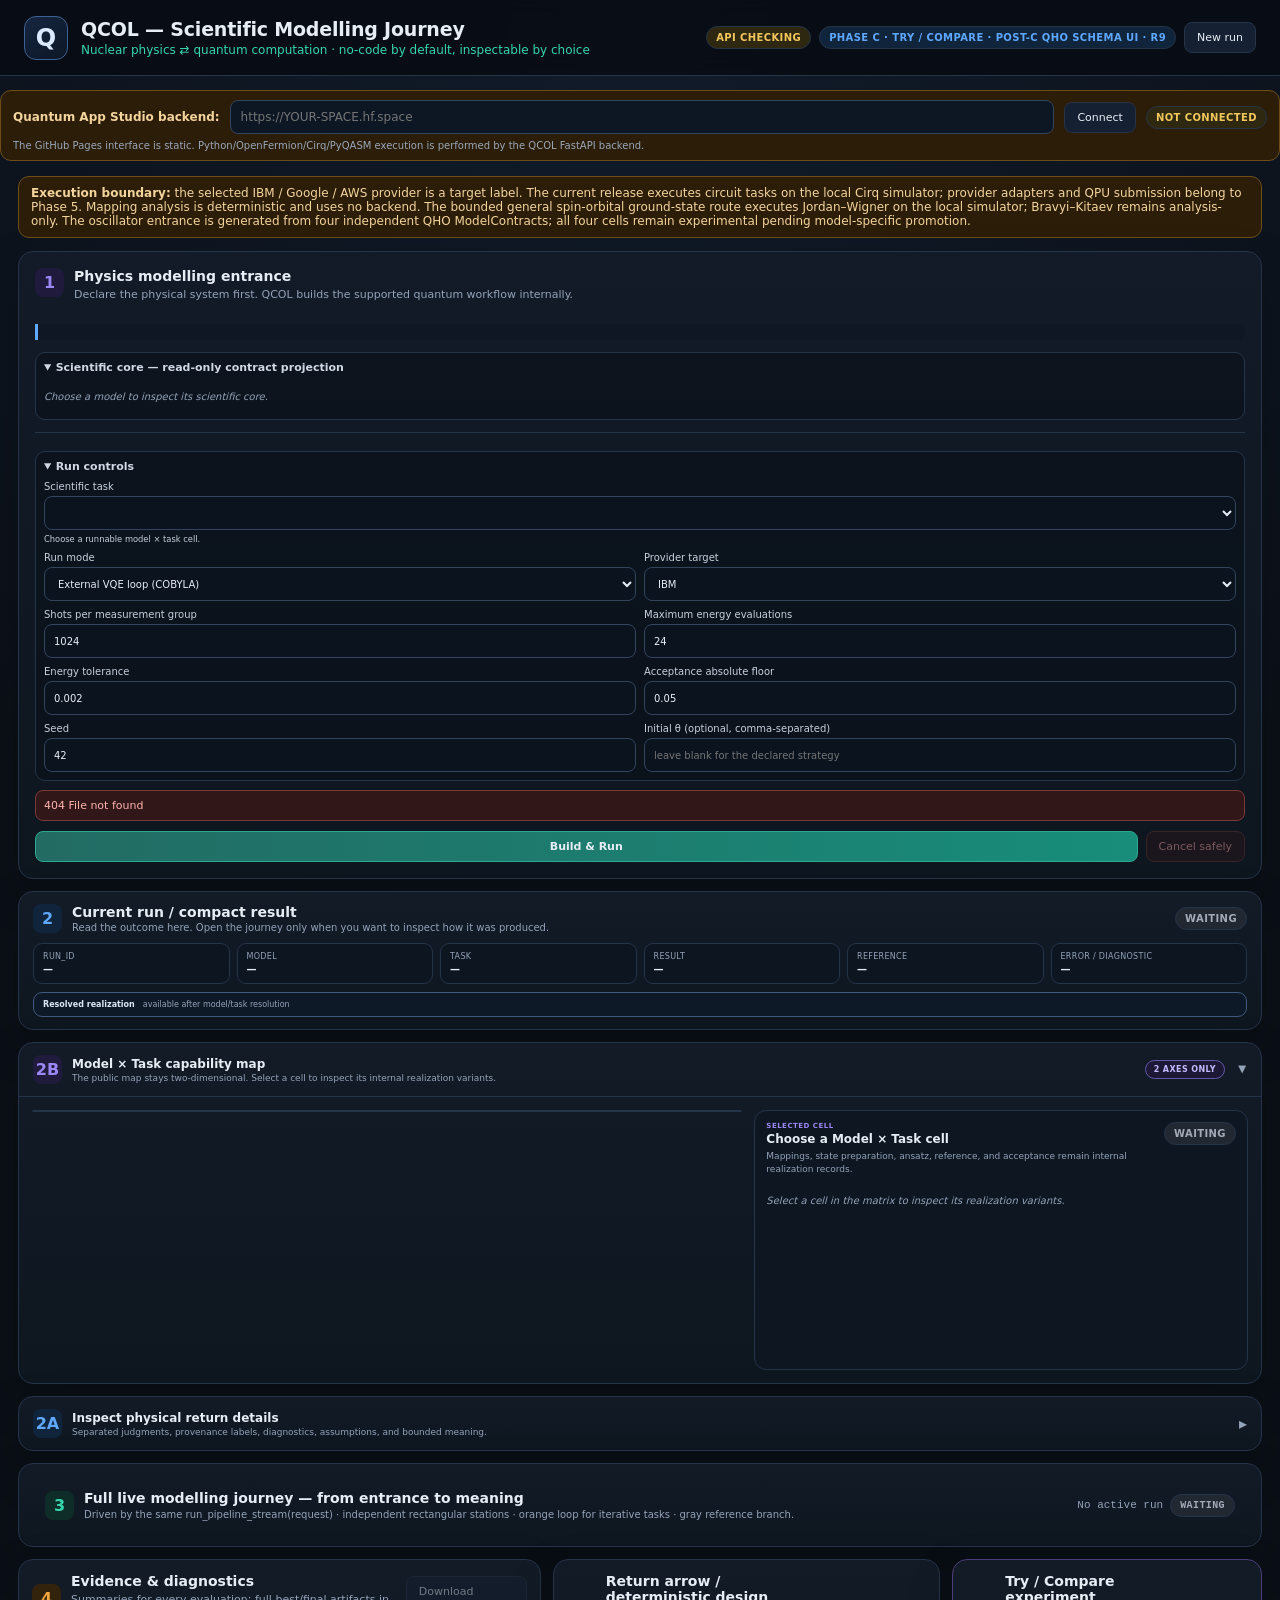
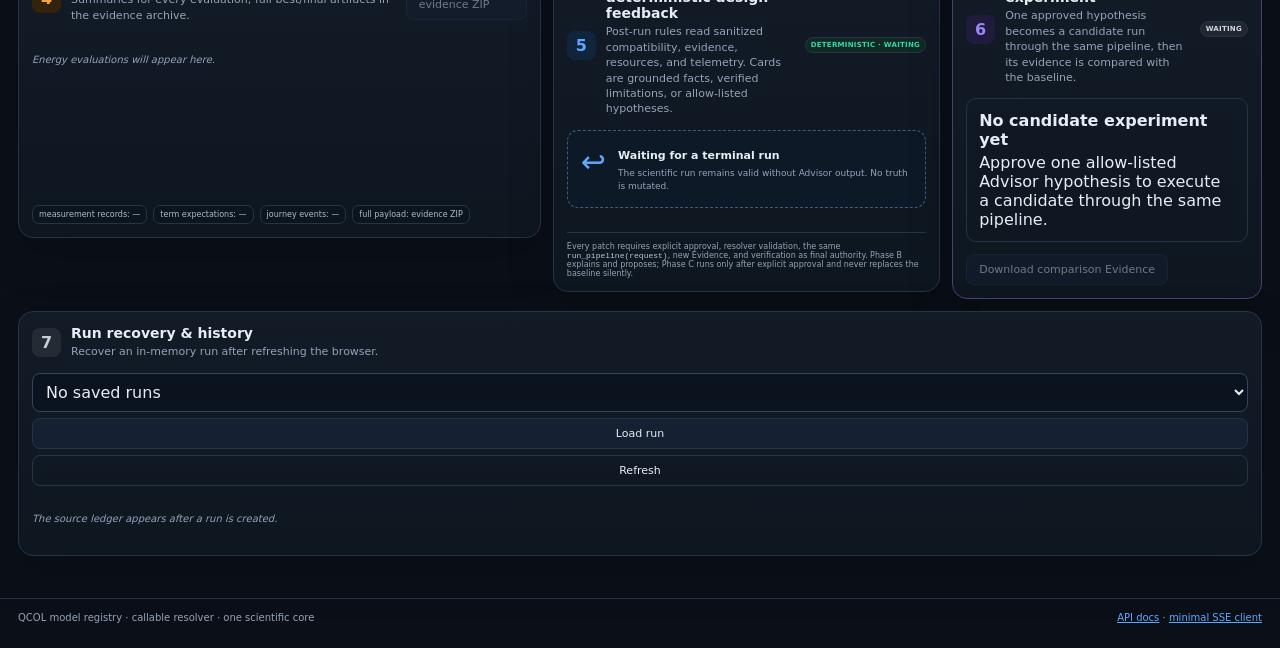
==== commit 212fe254: "Restore VQE mode and show signed energy-bound diagnostics" ====
--- a/index.html
+++ b/index.html
@@ -1,1741 +1,2474 @@
 <!DOCTYPE html>
-<html lang="en" id="root">
+<html lang="en">
 <head>
-<meta charset="UTF-8">
-<meta name="viewport" content="width=device-width, initial-scale=1.0">
-<title>QCOL — Quantum Computing Open Lab</title>
-<link href="https://fonts.googleapis.com/css2?family=Orbitron:wght@400;700;900&family=JetBrains+Mono:wght@400;500&family=Exo+2:wght@300;400;500;600&display=swap" rel="stylesheet">
-<!-- CodeMirror 6 + marked -->
-<script type="importmap">
-  {
-    "imports": {
-      "codemirror": "https://esm.sh/codemirror@6.0.1",
-      "@codemirror/state": "https://esm.sh/@codemirror/state@6.5.2",
-      "@codemirror/view": "https://esm.sh/@codemirror/view@6.36.5",
-      "@codemirror/commands": "https://esm.sh/@codemirror/commands@6.8.1",
-      "@codemirror/lang-markdown": "https://esm.sh/@codemirror/lang-markdown@6.3.2",
-      "@codemirror/language": "https://esm.sh/@codemirror/language@6.11.0",
-      "@lezer/common": "https://esm.sh/@lezer/common@1.2.3",
-      "@lezer/highlight": "https://esm.sh/@lezer/highlight@1.2.1",
-      "marked": "https://esm.sh/marked@15.0.12"
-    }
-  }
-</script>
+<meta charset="utf-8"/>
+<meta content="width=device-width, initial-scale=1" name="viewport"/>
+<title>QCOL — Scientific Modelling Journey</title>
+
 <style>
 :root {
-  --bg:#010608;--s:#071220;--s2:#0c1c30;--s3:#112240;
-  --b:#0d2a4a;--b2:#1a3a5c;
-  --bl:#0088ff;--bl2:#00ccff;--cy:#00ffdd;
-  --gr:#00ff88;--gd:#ffd700;--rd:#ff4466;--pu:#bd93f9;
-  --tx:#ddeeff;--mu:#4a7a9b;--mu2:#2a4a6a;
-  --orb:'Orbitron',monospace;--mono:'JetBrains Mono',monospace;--exo:'Exo 2',sans-serif;
-}
-*{margin:0;padding:0;box-sizing:border-box;}
-html,body{height:100%;}
-body{background:var(--bg);color:var(--tx);font-family:var(--exo);overflow-x:hidden;}
-body::before{content:'';position:fixed;inset:0;
-  background-image:linear-gradient(rgba(0,136,255,.03)1px,transparent 1px),
-  linear-gradient(90deg,rgba(0,136,255,.03)1px,transparent 1px);
-  background-size:40px 40px;pointer-events:none;z-index:0;}
-
-/* NOTIF */
-.notif{position:fixed;top:1rem;right:1rem;z-index:9999;
-  padding:.65rem 1.2rem;background:rgba(4,14,28,.97);
-  border:1px solid var(--bl2);border-radius:9px;
-  font-family:var(--orb);font-size:.62rem;color:var(--bl2);
-  transform:translateX(130%);transition:transform .3s;
-  backdrop-filter:blur(20px);max-width:300px;}
-.notif.show{transform:translateX(0);}
-
-/* HEADER */
-#qcol-header{
-  display:flex;align-items:center;gap:.75rem;
-  padding:.72rem 1.5rem;
-  background:rgba(3,8,16,.97);
-  border-bottom:1px solid var(--b);
-  backdrop-filter:blur(30px);
-  position:fixed;top:0;left:0;right:0;z-index:200;
-  height:58px;
-}
-
-/* LOGO — solo QCOL sin subtítulo */
-.logo{display:flex;align-items:center;gap:.65rem;cursor:pointer;text-decoration:none;}
-.logo-icon{filter:drop-shadow(0 0 6px rgba(0,200,255,.5));}
-.logo-text-wrap{display:flex;flex-direction:column;}
-.logo-qcol{display:flex;align-items:baseline;gap:0;}
-.logo-q{font-family:var(--orb);font-size:1.05rem;font-weight:900;color:#00ffdd;text-shadow:0 0 16px rgba(0,255,221,.5);}
-.logo-col{font-family:var(--orb);font-size:1.05rem;font-weight:900;color:var(--bl2);}
-
-.hdr-right{display:flex;align-items:center;gap:.55rem;margin-left:auto;}
-.hbtn{padding:.32rem .75rem;background:transparent;border:1px solid var(--b2);
-  border-radius:5px;color:var(--mu);font-family:var(--orb);font-size:.54rem;
-  cursor:pointer;transition:all .2s;white-space:nowrap;}
-.hbtn:hover{border-color:var(--bl);color:var(--bl2);}
-.hbtn.ai-btn{background:linear-gradient(135deg,rgba(0,136,255,.15),rgba(0,200,255,.08));
-  border-color:rgba(0,200,255,.4);color:var(--bl2);animation:pb 2.5s infinite;
-  display:inline-flex;align-items:center;gap:4px;}
-@keyframes pb{0%,100%{border-color:rgba(0,200,255,.35);}50%{border-color:rgba(0,200,255,.9);box-shadow:0 0 12px rgba(0,200,255,.25);}}
-.user-chip{display:flex;align-items:center;gap:.4rem;padding:.28rem .7rem;
-  background:var(--s2);border:1px solid var(--b2);border-radius:20px;
-  font-family:var(--orb);font-size:.52rem;color:var(--bl2);cursor:pointer;transition:all .2s;}
-.user-chip:hover{border-color:var(--bl);}
-.user-dot{width:7px;height:7px;border-radius:50%;background:var(--gr);animation:pd 2s infinite;}
-@keyframes pd{0%,100%{opacity:1;}50%{opacity:.3;}}
-
-/* MODAL */
-.modal-ov{display:none;position:fixed;inset:0;background:rgba(0,0,0,.88);z-index:800;align-items:center;justify-content:center;}
-.modal-ov.open{display:flex;}
-.modal{background:var(--s);border:1px solid rgba(0,136,255,.35);border-radius:16px;padding:2rem;width:min(400px,92vw);animation:su .3s ease;}
-@keyframes su{from{transform:translateY(18px);opacity:0;}to{transform:translateY(0);opacity:1;}}
-.modal-title{font-family:var(--orb);font-size:.92rem;color:var(--bl2);text-align:center;margin-bottom:.35rem;letter-spacing:.06em;}
-.modal-sub{font-size:.7rem;color:var(--mu);text-align:center;margin-bottom:1.4rem;}
-.form-g{margin-bottom:.85rem;}
-.form-l{font-family:var(--orb);font-size:.54rem;color:var(--mu);letter-spacing:.1em;display:block;margin-bottom:.28rem;}
-.form-i{width:100%;background:rgba(0,0,0,.4);border:1px solid var(--b2);border-radius:8px;padding:.55rem .9rem;color:var(--tx);font-family:var(--exo);font-size:.82rem;outline:none;transition:border-color .2s;}
-.form-i:focus{border-color:rgba(0,136,255,.7);}
-.btn-submit{width:100%;padding:.75rem;background:linear-gradient(135deg,#003388,var(--bl));border:none;border-radius:9px;color:white;font-family:var(--orb);font-size:.72rem;cursor:pointer;transition:all .2s;margin-top:.3rem;}
-.btn-submit:hover{transform:translateY(-1px);box-shadow:0 8px 22px rgba(0,136,255,.35);}
-.modal-sw{text-align:center;margin-top:.7rem;font-size:.7rem;color:var(--mu);}
-.modal-sw a{color:var(--bl2);cursor:pointer;}
-.btn-cancel{display:block;margin-top:.7rem;width:100%;padding:.5rem;background:transparent;border:1px solid var(--b);border-radius:8px;color:var(--mu);font-family:var(--orb);font-size:.6rem;cursor:pointer;}
-.btn-cancel:hover{border-color:var(--bl);color:var(--bl2);}
-
-/* AI PANEL (QuantumChat) */
-#ai-panel-wrapper{display:none;position:fixed;bottom:1.2rem;right:1.2rem;z-index:600;width:400px;}
-#ai-panel-wrapper.open{display:block;}
-.ai-panel{background:var(--s);border:1px solid rgba(0,136,255,.45);border-radius:16px;display:flex;flex-direction:column;height:500px;overflow:hidden;box-shadow:0 24px 60px rgba(0,0,0,.6);animation:su .3s ease;}
-.ai-hdr{padding:.82rem 1.1rem;background:linear-gradient(135deg,var(--s2),rgba(0,136,255,.12));border-bottom:1px solid var(--b);display:flex;align-items:center;justify-content:space-between;}
-.ai-title{display:flex;align-items:center;gap:.45rem;font-family:var(--orb);font-size:.7rem;color:var(--bl2);}
-.ai-dot{width:7px;height:7px;background:var(--gr);border-radius:50%;animation:pd 2s infinite;}
-.ai-close-btn{background:transparent;border:none;color:var(--mu);cursor:pointer;font-size:1rem;}
-.ai-msgs{flex:1;overflow-y:auto;padding:.85rem;display:flex;flex-direction:column;gap:.5rem;}
-.ai-msgs::-webkit-scrollbar{width:3px;}
-.ai-msgs::-webkit-scrollbar-thumb{background:var(--b2);}
-.ai-msg{max-width:88%;padding:.58rem .85rem;border-radius:10px;font-size:.72rem;line-height:1.55;}
-.ai-msg.bot{background:rgba(0,136,255,.1);border:1px solid rgba(0,136,255,.22);color:var(--tx);align-self:flex-start;border-bottom-left-radius:3px;}
-.ai-msg.usr{background:rgba(0,136,255,.22);border:1px solid rgba(0,136,255,.4);color:var(--tx);align-self:flex-end;border-bottom-right-radius:3px;}
-.ai-lbl{font-family:var(--orb);font-size:.46rem;color:var(--mu);margin-bottom:.18rem;}
-.ai-loading{display:none;align-self:flex-start;padding:.58rem .85rem;background:rgba(0,136,255,.1);border:1px solid rgba(0,136,255,.22);border-radius:10px;}
-.ai-loading.show{display:block;}
-.dots span{display:inline-block;width:4px;height:4px;background:var(--bl2);border-radius:50%;margin:0 2px;animation:bounce .9s infinite;}
-.dots span:nth-child(2){animation-delay:.2s;}.dots span:nth-child(3){animation-delay:.4s;}
-@keyframes bounce{0%,100%{transform:translateY(0);}50%{transform:translateY(-5px);}}
-.ai-input-row{padding:.72rem;border-top:1px solid var(--b);display:flex;gap:.45rem;background:var(--s2);}
-/* Estilos para el editor CodeMirror */
-.cm-editor{background:rgba(0,0,0,.35) !important;border:1px solid var(--b2);border-radius:8px;font-family:var(--mono);font-size:.73rem;}
-.cm-editor.cm-focused{outline:none;border-color:rgba(0,136,255,.6);}
-.cm-editor .cm-content{color:var(--tx);padding:.3rem .5rem;}
-.cm-editor .cm-line{line-height:1.5;}
-.ai-send{padding:.48rem .85rem;background:var(--bl);border:none;border-radius:8px;color:white;cursor:pointer;font-size:.9rem;align-self:flex-start;}
-.ai-send:hover{background:var(--bl2);}
-.ai-status-bar{padding:.32rem .82rem;background:rgba(0,0,0,.3);border-top:1px solid var(--b);font-family:var(--mono);font-size:.52rem;color:var(--mu);display:flex;align-items:center;gap:.5rem;}
-.ai-status-dot{width:5px;height:5px;border-radius:50%;background:var(--mu);}
-.ai-status-dot.ok{background:var(--gr);}
-/* Markdown render styles dentro de mensajes */
-.ai-msg .markdown-body p{margin:.4rem 0;}
-.ai-msg .markdown-body code{background:rgba(0,0,0,.3);padding:.1rem .3rem;border-radius:3px;font-family:var(--mono);}
-.ai-msg .markdown-body pre{background:rgba(0,0,0,.4);padding:.5rem;border-radius:6px;overflow-x:auto;}
-.ai-msg .markdown-body table{border-collapse:collapse;margin:.5rem 0;font-size:.65rem;}
-.ai-msg .markdown-body th,.ai-msg .markdown-body td{border:1px solid var(--b2);padding:.2rem .5rem;}
-.ai-msg .markdown-body blockquote{border-left:3px solid var(--bl);margin:.4rem 0;padding-left:.8rem;color:var(--mu);}
-
-/* MODULE CONTAINER */
-#module-container{padding-top:58px;min-height:100vh;position:relative;z-index:1;}
-
-/* SPLASH */
-#splash{position:fixed;inset:0;z-index:1000;background:radial-gradient(ellipse at center,#04101e 0%,var(--bg) 68%);display:flex;align-items:center;justify-content:center;transition:opacity .6s ease,visibility .6s;}
-#splash.hidden{opacity:0;visibility:hidden;pointer-events:none;}
-.splash-inner{text-align:center;animation:su 1s ease both;}
-.splash-qcol{display:flex;align-items:baseline;justify-content:center;gap:0;margin-bottom:.6rem;}
-.splash-q{font-family:var(--orb);font-size:clamp(2.5rem,7vw,4rem);font-weight:900;color:#00ffdd;text-shadow:0 0 35px rgba(0,255,221,.55);}
-.splash-c{font-family:var(--orb);font-size:clamp(2.5rem,7vw,4rem);font-weight:900;color:var(--bl2);text-shadow:0 0 28px rgba(0,200,255,.45);}
-.splash-loading{display:flex;align-items:center;justify-content:center;gap:.4rem;color:var(--mu);font-family:var(--orb);font-size:.56rem;letter-spacing:.08em;margin-top:2rem;}
-.splash-dot{width:6px;height:6px;background:var(--bl);border-radius:50%;animation:pd 1s infinite;}
-
-/* SCREENS */
-.screen{display:none;min-height:calc(100vh - 58px);flex-direction:column;position:relative;z-index:1;animation:fadein .3s ease;}
-.screen.active{display:flex;}
-@keyframes fadein{from{opacity:0;}to{opacity:1;}}
-
-/* MENU */
-.menu-hero{text-align:center;padding:2.5rem 1rem 1.5rem;}
-.menu-hero h1{font-family:var(--orb);font-size:clamp(.95rem,3.5vw,1.8rem);font-weight:900;color:var(--bl2);letter-spacing:.06em;text-shadow:0 0 28px rgba(0,200,255,.35);margin-bottom:.35rem;}
-.menu-hero p{color:var(--mu);font-size:.74rem;letter-spacing:.05em;}
-
-.menu-grid{display:grid;grid-template-columns:repeat(auto-fit,minmax(200px,1fr));gap:1rem;max-width:960px;width:100%;margin:1.5rem auto;padding:0 1.3rem;}
-
-.menu-card{background:var(--s);border:1px solid var(--b);border-radius:14px;padding:1.5rem;cursor:pointer;transition:all .35s;position:relative;overflow:hidden;animation:su .5s ease both;}
-.menu-card::before{content:'';position:absolute;top:0;left:0;right:0;height:2px;background:linear-gradient(90deg,transparent,var(--bl),var(--bl2),transparent);transform:scaleX(0);transition:transform .35s;transform-origin:left;}
-.menu-card:hover::before{transform:scaleX(1);}
-.menu-card:hover{border-color:rgba(0,136,255,.6);transform:translateY(-5px);box-shadow:0 18px 45px rgba(0,136,255,.12);background:var(--s2);}
-.menu-card.locked{opacity:.5;cursor:not-allowed;}
-.menu-card.locked:hover{transform:none;box-shadow:none;}
-
-.card-icon-box{width:48px;height:48px;background:linear-gradient(135deg,rgba(0,136,255,.15),rgba(0,200,255,.08));border:1px solid rgba(0,136,255,.3);border-radius:12px;display:flex;align-items:center;justify-content:center;margin-bottom:.9rem;transition:all .3s;}
-.menu-card:hover .card-icon-box{box-shadow:0 0 20px rgba(0,136,255,.3);border-color:rgba(0,200,255,.5);}
-.card-title{font-family:var(--orb);font-size:.74rem;color:var(--bl2);margin-bottom:.4rem;letter-spacing:.05em;}
-.card-desc{font-size:.68rem;color:var(--mu);line-height:1.65;}
-.card-badge{position:absolute;top:.8rem;right:.8rem;padding:.13rem .45rem;border-radius:4px;font-family:var(--orb);font-size:.48rem;}
-.badge-github{background:rgba(0,136,255,.12);border:1px solid rgba(0,136,255,.3);color:var(--bl);}
-.badge-admin{background:rgba(255,215,0,.12);border:1px solid rgba(255,215,0,.3);color:var(--gd);}
-.badge-new{background:rgba(0,255,136,.1);border:1px solid rgba(0,255,136,.3);color:var(--gr);}
-.badge-pro{background:rgba(189,147,249,.12);border:1px solid rgba(189,147,249,.3);color:var(--pu);}
-
-/* SCREEN HEADER */
-.screen-hdr{display:flex;align-items:center;gap:.7rem;padding:.8rem 1.4rem;border-bottom:1px solid var(--b);background:var(--s);flex-wrap:wrap;position:sticky;top:58px;z-index:50;}
-.btn-back{padding:.32rem .72rem;background:transparent;border:1px solid var(--b2);border-radius:5px;color:var(--mu);font-family:var(--orb);font-size:.55rem;cursor:pointer;transition:all .2s;}
-.btn-back:hover{border-color:var(--bl);color:var(--bl2);}
-.screen-title{font-family:var(--orb);font-size:.82rem;color:var(--bl2);letter-spacing:.08em;display:flex;align-items:center;gap:.45rem;}
-
-/* MODULE IFRAME */
-.module-iframe-wrap{flex:1;display:flex;flex-direction:column;min-height:0;}
-.module-iframe{flex:1;border:none;width:100%;min-height:calc(100vh - 130px);}
-
-/* PLACEHOLDER */
-.module-placeholder{flex:1;display:flex;flex-direction:column;align-items:center;justify-content:center;padding:3rem 2rem;text-align:center;gap:1.2rem;}
-.ph-icon{font-size:3.5rem;}
-.ph-title{font-family:var(--orb);font-size:1.1rem;color:var(--bl2);}
-.ph-desc{font-size:.8rem;color:var(--mu);max-width:500px;line-height:1.75;}
-.ph-steps{background:var(--s);border:1px solid var(--b);border-radius:12px;padding:1.5rem 2rem;text-align:left;max-width:500px;width:100%;}
-.ph-step{display:flex;gap:.75rem;align-items:flex-start;margin-bottom:.9rem;}
-.ph-num{font-family:var(--orb);font-size:.65rem;color:var(--bl);width:20px;flex-shrink:0;}
-.ph-txt{font-size:.73rem;color:var(--mu);line-height:1.65;}
-.ph-txt code{font-family:var(--mono);font-size:.65rem;color:var(--gr);background:rgba(0,0,0,.3);padding:.1rem .3rem;border-radius:3px;}
-.btn-ph{padding:.6rem 1.4rem;background:linear-gradient(135deg,#003388,var(--bl));border:none;border-radius:8px;color:white;font-family:var(--orb);font-size:.68rem;cursor:pointer;transition:all .2s;}
-.btn-ph:hover{transform:translateY(-2px);box-shadow:0 6px 18px rgba(0,136,255,.4);}
-
-/* FOOTER */
-.qcol-footer{text-align:center;padding:1.2rem 1rem;border-top:1px solid var(--b);color:var(--mu);font-size:.64rem;letter-spacing:.04em;background:rgba(3,8,16,.5);margin-top:auto;}
-.qcol-footer span{color:var(--bl2);}
-
-/* ══ MOBILE RESPONSIVE ══ */
-@media(max-width:768px){
-  #qcol-header { padding:.55rem 1rem; height:50px; }
-  .logo-q,.logo-col { font-size:.88rem; }
-  .hbtn { padding:.26rem .55rem; font-size:.5rem; }
-  .menu-hero h1 { font-size:clamp(.85rem,3vw,1.4rem); }
-  .menu-hero p { font-size:.68rem; }
-  .menu-grid { grid-template-columns:repeat(auto-fill,minmax(160px,1fr)); gap:.75rem; padding:0 .9rem; }
-  .menu-card { padding:1.1rem; }
-  .card-title { font-size:.68rem; }
-  .card-desc { font-size:.62rem; }
-  .screen-hdr { padding:.6rem 1rem; }
-  .screen-title { font-size:.72rem; }
-  .module-iframe { min-height:calc(100vh - 110px); }
-  #ai-panel-wrapper { width:calc(100vw - 1rem); right:.5rem; bottom:.5rem; }
-  .ai-panel { height:440px; }
-}
-@media(max-width:600px){
-  .menu-grid { grid-template-columns:1fr 1fr; gap:.6rem; padding:0 .75rem; }
-  #module-container { padding-top:50px; }
-}
-@media(max-width:420px){
-  .menu-grid { grid-template-columns:1fr; }
-  .menu-hero { padding:1.5rem .75rem 1rem; }
-  #ai-panel-wrapper { width:calc(100vw - 1rem); right:.5rem; }
-  .hbtn.ai-btn span { display:none; }
-}
+  --bg: #0b1018;
+  --panel: #121a25;
+  --panel-2: #0e1620;
+  --line: #263448;
+  --ink: #e7edf5;
+  --muted: #94a3b8;
+  --purple: #9b87f5;
+  --purple-bg: #201b3d;
+  --teal: #36d6ae;
+  --teal-bg: #0f2d28;
+  --amber: #f1a73b;
+  --amber-bg: #34230c;
+  --blue: #5ea8ff;
+  --blue-bg: #10243c;
+  --gray: #a3abb8;
+  --green: #4bd58b;
+  --red: #ff7d78;
+  --yellow: #f2c75c;
+  --shadow: 0 18px 45px rgba(0,0,0,.22);
+  --radius: 15px;
+  font-family: Inter, ui-sans-serif, system-ui, -apple-system, BlinkMacSystemFont, "Segoe UI", sans-serif;
+}
+* { box-sizing: border-box; }
+html { color-scheme: dark; }
+body { margin: 0; background: radial-gradient(circle at top, #111b2a 0, var(--bg) 42%); color: var(--ink); min-height: 100vh; }
+button, input, select, textarea { font: inherit; }
+a { color: var(--blue); }
+code { font-family: "SFMono-Regular", Consolas, monospace; color: #b9c9dd; }
+.topbar { min-height: 76px; padding: 15px 24px; border-bottom: 1px solid var(--line); background: rgba(8,13,21,.9); backdrop-filter: blur(12px); display: flex; justify-content: space-between; gap: 18px; align-items: center; position: sticky; top: 0; z-index: 20; }
+.brand-block { display: flex; align-items: center; gap: 13px; }
+.brand-mark { width: 44px; height: 44px; display: grid; place-items: center; border-radius: 12px; border: 1px solid #3c6195; background: linear-gradient(145deg,#152640,#0d1726); font-size: 24px; font-weight: 800; color: #dbeaff; }
+h1 { font-size: 19px; margin: 0; letter-spacing: -.01em; }
+.brand-block p { margin: 3px 0 0; color: var(--teal); font-size: 12px; }
+.top-actions { display: flex; align-items: center; gap: 8px; flex-wrap: wrap; justify-content: flex-end; }
+.phase-badge, .health-badge, .status-badge, .truth-badge { border: 1px solid var(--line); border-radius: 999px; font-size: 10px; font-weight: 800; letter-spacing: .04em; padding: 5px 9px; text-transform: uppercase; white-space: nowrap; }
+.phase-badge { color: var(--blue); background: var(--blue-bg); }
+.health-badge.ok { color: var(--green); background: #102b20; border-color: #245d41; }
+.health-badge.waiting { color: var(--yellow); background: #2f2811; }
+.status-badge.queued, .status-badge.waiting { color: var(--gray); background: #222832; }
+.status-badge.running { color: var(--teal); background: var(--teal-bg); border-color: #266f61; }
+.status-badge.cancelling { color: var(--amber); background: var(--amber-bg); border-color: #76531b; }
+.status-badge.completed { color: var(--green); background: #10281c; border-color: #2d704b; }
+.status-badge.cancelled, .status-badge.failed { color: var(--red); background: #301719; border-color: #743b3a; }
+.page-shell { max-width: 1800px; margin: 0 auto; padding: 15px 18px 42px; }
+.notice-strip { margin-bottom: 13px; border: 1px solid #6d4d17; background: #2b1d08; color: #f4d49d; border-radius: 11px; padding: 9px 12px; font-size: 12px; }
+.primary-grid { display: grid; grid-template-columns: minmax(285px,.83fr) minmax(620px,1.75fr) minmax(300px,.9fr); gap: 12px; align-items: start; }
+.secondary-grid { display: grid; grid-template-columns: 1.25fr 1fr .8fr; gap: 12px; margin-top: 12px; align-items: start; }
+.panel { background: linear-gradient(180deg, rgba(19,27,39,.98), rgba(14,22,32,.98)); border: 1px solid var(--line); border-radius: var(--radius); padding: 13px; box-shadow: var(--shadow); min-width: 0; }
+.panel-heading { display: flex; align-items: flex-start; gap: 10px; margin-bottom: 13px; }
+.panel-heading.compact { align-items: center; }
+.panel-heading h2 { font-size: 14px; margin: 0; }
+.panel-heading p { color: var(--muted); font-size: 11px; margin: 3px 0 0; line-height: 1.4; }
+.step-number { min-width: 29px; height: 29px; border-radius: 8px; display: grid; place-items: center; font-weight: 850; }
+.step-number.purple { background: var(--purple-bg); color: var(--purple); }
+.step-number.teal { background: var(--teal-bg); color: var(--teal); }
+.step-number.blue { background: var(--blue-bg); color: var(--blue); }
+.step-number.amber { background: var(--amber-bg); color: var(--amber); }
+.step-number.gray { background: #252b34; color: #c7ced8; }
+.run-meta { margin-left: auto; display: flex; align-items: center; gap: 7px; color: var(--muted); font: 11px "SFMono-Regular",Consolas,monospace; }
+.model-cards { display: grid; grid-template-columns: 1fr; gap: 7px; margin-bottom: 9px; }
+.model-card { width: 100%; text-align: left; border: 1px solid var(--line); background: #101925; color: var(--ink); border-radius: 10px; padding: 10px 11px; cursor: pointer; transition: .15s ease; }
+.model-card:hover { transform: translateY(-1px); border-color: #4c6586; }
+.model-card.active { border-color: var(--purple); background: var(--purple-bg); box-shadow: 0 0 0 1px rgba(155,135,245,.25); }
+.model-card strong { display: block; font-size: 12px; }
+.model-card small { display: block; color: var(--muted); margin-top: 3px; line-height: 1.35; }
+.model-card .support { display: inline-flex; margin-top: 7px; color: var(--teal); font-size: 9px; text-transform: uppercase; font-weight: 800; }
+.support-note { color: #b9c7d9; background: #0e1723; border-left: 3px solid var(--blue); padding: 8px 9px; margin-bottom: 10px; font-size: 11px; line-height: 1.45; border-radius: 0 8px 8px 0; }
+.model-fields { border-top: 1px solid var(--line); padding-top: 9px; }
+.hidden { display: none !important; }
+.form-grid { display: grid; gap: 8px; }
+.form-grid.two-columns { grid-template-columns: repeat(2,minmax(0,1fr)); }
+label { display: grid; gap: 4px; color: #c7d1de; font-size: 10px; }
+input, select, textarea { width: 100%; border: 1px solid #33445c; background: #0b131e; color: var(--ink); border-radius: 8px; padding: 8px 9px; outline: none; min-height: 34px; }
+textarea { min-height: 70px; resize: vertical; font-family: "SFMono-Regular",Consolas,monospace; }
+input:focus, select:focus, textarea:focus { border-color: var(--blue); box-shadow: 0 0 0 2px rgba(94,168,255,.12); }
+.details-box { border: 1px solid var(--line); border-radius: 10px; padding: 8px; margin-top: 9px; background: rgba(8,14,22,.48); }
+.details-box summary { cursor: pointer; color: #cfd8e4; font-size: 11px; font-weight: 750; }
+.details-box[open] summary { margin-bottom: 8px; }
+.button-row { display: flex; gap: 8px; margin-top: 10px; }
+.button { border: 1px solid var(--line); color: var(--ink); background: #172234; border-radius: 8px; padding: 8px 12px; text-decoration: none; cursor: pointer; font-size: 11px; display: inline-flex; align-items: center; justify-content: center; }
+.button:hover:not(:disabled) { filter: brightness(1.12); }
+.button.primary { flex: 1; background: linear-gradient(90deg,#226b63,#188d7a); border-color: #2ca990; font-weight: 750; }
+.button.secondary { background: #152033; }
+.button.ghost { background: transparent; }
+.button.danger { color: #ffaaa4; border-color: #6c3434; background: #2c171a; }
+.button:disabled, .button.disabled { opacity: .45; pointer-events: none; }
+.form-error { margin-top: 9px; border: 1px solid #7a3a38; color: #ffb4ae; background: #321719; border-radius: 8px; padding: 8px; font-size: 11px; white-space: pre-wrap; }
+.inspector { max-height: 410px; overflow: auto; }
+.inspector-grid { display: grid; gap: 5px; font-size: 10px; }
+.inspector-row { display: flex; justify-content: space-between; gap: 10px; border-bottom: 1px dashed #28364a; padding: 4px 0; }
+.inspector-row span { color: var(--muted); }
+.inspector-row strong { text-align: right; overflow-wrap: anywhere; }
+.journey-canvas { min-height: 610px; }
+.journey-topline { display: grid; grid-template-columns: 1fr 28px 1fr 28px 1fr 28px 1fr; gap: 7px; align-items: stretch; }
+.arrow, .down-arrow { display: grid; place-items: center; color: #6c7990; font-size: 18px; }
+.journey-branches { display: grid; grid-template-columns: minmax(0,1fr) 190px; gap: 10px; margin-top: 10px; }
+.runtime-shell { border: 1px solid #28695f; border-radius: 13px; padding: 10px; background: linear-gradient(180deg,#0d2422,#0b171d); }
+.runtime-title { display: flex; justify-content: space-between; color: var(--teal); font-size: 11px; font-weight: 800; margin-bottom: 8px; }
+.optimizer-row { display: flex; justify-content: center; margin-bottom: 7px; }
+.optimizer-row .journey-card { width: min(360px,100%); }
+.runtime-grid { display: grid; grid-template-columns: repeat(3,minmax(120px,1fr)); gap: 7px; }
+.exact-branch { display: grid; align-content: start; gap: 4px; }
+.journey-card { border: 1px solid var(--line); border-radius: 10px; padding: 9px; min-height: 92px; background: #101924; overflow: hidden; }
+.journey-card.entrance { border-color: #6b5fa9; background: linear-gradient(145deg,#17172d,#101b29); }
+.journey-card.physics { border-color: #3d5d8c; }
+.journey-card.artifact { border-color: #574a9c; background: var(--purple-bg); }
+.journey-card.task { border-color: #536fc1; background: #111b35; }
+.journey-card.quantum { border-color: #21695d; background: var(--teal-bg); }
+.journey-card.classical { border-color: #76531b; background: var(--amber-bg); }
+.journey-card.evidence { border-color: #7d681d; }
+.journey-card.reference { border-color: #515d6c; background: #171c24; }
+.journey-card.status-running { box-shadow: 0 0 0 1px rgba(54,214,174,.35), 0 0 22px rgba(54,214,174,.07); }
+.journey-card.status-completed { border-color: #2d7d58; }
+.journey-card.status-review { border-color: #a86c1e; }
+.journey-card.status-failed { border-color: #a94945; background: #281517; }
+.journey-card.status-blocked { border-color: #3e4755; background: #131923; opacity: .74; }
+.card-title-line { display: flex; justify-content: space-between; gap: 7px; align-items: center; }
+.card-title-line strong { font-size: 11px; }
+.card-status { font-size: 8px; text-transform: uppercase; border: 1px solid var(--line); border-radius: 999px; padding: 2px 6px; color: var(--muted); }
+.status-running .card-status { color: var(--teal); }
+.status-completed .card-status { color: var(--green); }
+.status-review .card-status { color: var(--amber); }
+.status-failed .card-status { color: var(--red); }
+.status-blocked .card-status { color: #8e9aaa; }
+.card-message { color: #aeb9c8; font-size: 9px; line-height: 1.38; margin-top: 6px; min-height: 28px; }
+.card-metrics { display: grid; gap: 2px; margin-top: 5px; font-size: 8px; color: #8fa0b5; }
+.card-metric { display: flex; justify-content: space-between; gap: 5px; border-top: 1px dashed #2a384b; padding-top: 2px; }
+.card-metric b { color: #c8d5e5; overflow-wrap: anywhere; text-align: right; }
+.lens-row { display: flex; flex-wrap: wrap; gap: 3px; margin-top: 5px; }
+.lens { font-size: 7px; color: #92a3b8; border: 1px solid #33435a; border-radius: 999px; padding: 1px 4px; }
+.progress { height: 4px; border-radius: 99px; background: #243044; margin-top: 6px; overflow: hidden; }
+.progress span { display: block; height: 100%; background: var(--teal); }
+.convergence { margin: 7px auto 0; max-width: 360px; min-height: 74px; }
+.live-strip { display: grid; grid-template-columns: repeat(4,1fr); gap: 7px; margin-top: 9px; }
+.live-strip > div { border: 1px solid var(--line); border-radius: 8px; padding: 7px; background: #0c141e; }
+.live-strip span { color: var(--muted); font-size: 8px; display: block; }
+.live-strip strong { font-size: 11px; }
+.metric-grid { display: grid; grid-template-columns: repeat(2,1fr); gap: 7px; }
+.metric-card, .diagnostic-card, .meaning-card, .execution-card { border: 1px solid var(--line); border-radius: 10px; padding: 9px; background: #0d1520; }
+.metric-card strong { display: block; font-size: 18px; margin-top: 8px; }
+.metric-card small, .diagnostic-card small { display: block; color: var(--muted); font-size: 9px; margin-top: 3px; line-height: 1.35; }
+.metric-card.mini strong { font-size: 12px; }
+.metric-head { display: flex; justify-content: space-between; gap: 6px; align-items: flex-start; font-size: 9px; color: #b9c5d4; }
+.truth-badge { font-size: 7px; padding: 3px 5px; }
+.truth-badge.derived { color: var(--teal); background: #102921; }
+.truth-badge.reference { color: #d2d7df; background: #222832; }
+.truth-badge.verified { color: var(--green); background: #10281c; }
+.truth-badge.illustrative { color: var(--amber); background: var(--amber-bg); }
+.judgment-section { margin-top: 11px; }
+.judgment-section h3 { font-size: 11px; margin: 0 0 7px; }
+.judgment-list { display: grid; gap: 5px; }
+.judgment { border: 1px solid var(--line); border-radius: 8px; padding: 7px; background: #0d1520; }
+.judgment-line { display: flex; justify-content: space-between; gap: 8px; font-size: 9px; }
+.judgment-line strong { font-size: 9px; }
+.judgment p { margin: 4px 0 0; color: var(--muted); font-size: 8px; line-height: 1.4; }
+.judge-pass { color: var(--green); }
+.judge-review, .judge-limited { color: var(--amber); }
+.judge-fail { color: var(--red); }
+.judge-not_run, .judge-not_applicable, .judge-waiting { color: var(--gray); }
+.diagnostic-grid { display: grid; grid-template-columns: repeat(2,1fr); gap: 7px; margin-top: 9px; }
+.diagnostic-card strong { display: block; font-size: 13px; margin-top: 6px; }
+.meaning-card { margin-top: 9px; }
+.meaning-card p { color: #c0cbd8; font-size: 10px; line-height: 1.5; }
+.meaning-card details { font-size: 9px; color: var(--muted); }
+.meaning-card ul { padding-left: 17px; }
+.execution-card { margin-top: 9px; border-color: #684815; background: #2c1e08; color: #f0c981; font-size: 9px; display: grid; gap: 3px; }
+.history-chart { min-height: 160px; }
+.chart-bars { display: flex; align-items: flex-end; gap: 5px; height: 120px; border-left: 1px solid #334157; border-bottom: 1px solid #334157; padding: 6px; overflow-x: auto; }
+.chart-bar { min-width: 15px; flex: 1 0 15px; max-width: 34px; background: linear-gradient(180deg,#46dfb3,#167763); border-radius: 3px 3px 0 0; position: relative; }
+.chart-bar:hover::after { content: attr(data-tip); position: absolute; z-index: 3; left: 50%; bottom: calc(100% + 5px); transform: translateX(-50%); background: #05090f; color: white; border: 1px solid #3c4c64; padding: 4px; font-size: 8px; white-space: nowrap; border-radius: 5px; }
+.evidence-meta { display: flex; flex-wrap: wrap; gap: 6px; margin-top: 9px; }
+.evidence-meta span { color: #aebbc9; background: #0c141e; border: 1px solid var(--line); border-radius: 7px; padding: 4px 6px; font-size: 8px; }
+.feedback-placeholder { display: flex; gap: 12px; border: 1px dashed #3f5b80; border-radius: 11px; padding: 13px; background: #0e1928; }
+.feedback-icon { font-size: 30px; color: var(--blue); }
+.feedback-placeholder strong { font-size: 11px; }
+.feedback-placeholder p { color: var(--muted); font-size: 9px; line-height: 1.5; margin: 4px 0 0; }
+.history-controls { display: grid; gap: 6px; }
+.source-ledger { margin-top: 9px; max-height: 260px; overflow: auto; }
+.ledger-row { border-bottom: 1px solid var(--line); padding: 6px 0; }
+.ledger-row strong { font-size: 9px; display: block; }
+.ledger-row span { color: var(--muted); font-size: 8px; display: block; overflow-wrap: anywhere; }
+.empty-state { color: var(--muted); font-size: 10px; font-style: italic; padding: 9px 0; }
+.footer { max-width: 1800px; margin: 0 auto; border-top: 1px solid var(--line); padding: 13px 18px 25px; color: var(--muted); font-size: 10px; display: flex; justify-content: space-between; gap: 10px; }
+@media (max-width: 1300px) {
+  .primary-grid { grid-template-columns: 320px 1fr; }
+  .return-panel { grid-column: 1 / -1; }
+  .secondary-grid { grid-template-columns: 1fr 1fr; }
+  .history-panel { grid-column: 1 / -1; }
+}
+@media (max-width: 880px) {
+  .topbar { position: static; }
+  .primary-grid, .secondary-grid { grid-template-columns: 1fr; }
+  .return-panel, .history-panel { grid-column: auto; }
+  .journey-branches { grid-template-columns: 1fr; }
+  .exact-branch { grid-template-columns: repeat(3,1fr); align-items: stretch; }
+  .down-arrow { transform: rotate(-90deg); }
+  .runtime-grid { grid-template-columns: repeat(2,1fr); }
+  .form-grid.two-columns, .metric-grid { grid-template-columns: 1fr; }
+}
+@media (max-width: 560px) {
+  .topbar, .footer { flex-direction: column; align-items: flex-start; }
+  .page-shell { padding: 10px; }
+  .runtime-grid, .exact-branch, .live-strip, .diagnostic-grid { grid-template-columns: 1fr; }
+  .journey-topline { grid-template-columns: 1fr; }
+  .arrow { transform: rotate(90deg); }
+}
+
+/* Phase 4.1 — problem-specific fermion contracts */
+.problem-contract {
+  border: 1px solid rgba(139,130,240,.45);
+  background: rgba(75,64,148,.12);
+  border-radius: 12px;
+  padding: 14px;
+  margin: 10px 0 14px;
+}
+.contract-heading {
+  display: flex;
+  justify-content: space-between;
+  gap: 12px;
+  align-items: center;
+  margin-bottom: 7px;
+}
+.contract-heading strong { color: var(--violet); }
+.contract-heading span {
+  color: var(--violet);
+  font-family: var(--mono);
+  font-size: 10px;
+  text-transform: uppercase;
+  letter-spacing: .04em;
+}
+.problem-contract p { margin: 5px 0 10px; color: var(--dim); }
+.problem-contract small { color: var(--mut); }
+.contract-fixed {
+  display: flex;
+  flex-wrap: wrap;
+  gap: 6px;
+  margin-bottom: 9px;
+}
+.contract-fixed span {
+  border: 1px solid var(--line);
+  background: var(--panel2);
+  border-radius: 999px;
+  padding: 4px 8px;
+  color: var(--dim);
+  font-size: 11px;
+}
+.form-grid.four-columns { grid-template-columns: repeat(4, minmax(0, 1fr)); }
+.form-grid.three-columns { grid-template-columns: repeat(3, minmax(0, 1fr)); }
+.form-grid.epsilon-grid { grid-template-columns: repeat(3, minmax(0, 1fr)); }
+.field-section-label {
+  margin: 12px 0 7px;
+  color: var(--ink);
+  font-size: 12px;
+  font-weight: 600;
+}
+.future-problems {
+  margin-top: 12px;
+  border: 1px dashed var(--line);
+  border-radius: 10px;
+  padding: 9px 11px;
+  color: var(--dim);
+}
+.future-problems summary { cursor: pointer; color: var(--mut); }
+.future-problems ul { margin: 9px 0 2px; padding-left: 20px; }
+.future-problems li { margin-bottom: 7px; }
+@media(max-width: 900px) {
+  .form-grid.four-columns,
+  .form-grid.three-columns,
+  .form-grid.epsilon-grid { grid-template-columns: repeat(2, minmax(0,1fr)); }
+}
+@media(max-width: 560px) {
+  .form-grid.four-columns,
+  .form-grid.three-columns,
+  .form-grid.epsilon-grid { grid-template-columns: 1fr; }
+}
+
+.run-failure-summary { margin: 0 0 10px; border: 1px solid #88433f; border-left: 5px solid var(--red); border-radius: 10px; padding: 9px 11px; background: #2d1719; color: #ffc0ba; font-size: 10px; line-height: 1.5; }
+.run-failure-summary strong { display:block; color:#ffe0dc; font-size:11px; margin-bottom:2px; }
+.station-failure { margin-top:7px; border-top:1px solid #6b3433; padding-top:6px; display:grid; gap:5px; }
+.station-failure code { color:#ffaaa4; font-size:8px; overflow-wrap:anywhere; }
+.station-action { color:#ffd4cf; background:#381d20; border:1px solid #6b3433; border-radius:7px; padding:5px 6px; font-size:8px; line-height:1.4; }
+.station-technical-note { color:#be8d89; font-size:7px; }
+.technical-error-panel { margin-top:10px; border:1px solid #673b3a; border-radius:10px; padding:9px; background:#1d1417; color:#e7c5c2; }
+.technical-error-panel summary { cursor:pointer; font-weight:800; font-size:10px; color:#ffb4ae; }
+.technical-error-panel p { color:#b99592; font-size:8px; }
+.technical-error-panel pre { margin:8px 0 0; max-height:320px; overflow:auto; white-space:pre-wrap; word-break:break-word; background:#090d12; border:1px solid #3c2a2c; border-radius:8px; padding:8px; color:#d9e1ea; font:8px/1.5 ui-monospace,SFMono-Regular,Menlo,monospace; }
+
+
+.mapping-declaration {
+  display: grid;
+  gap: .25rem;
+  margin: .75rem 0;
+  padding: .75rem .9rem;
+  border: 1px solid #6d5bd0;
+  border-radius: .75rem;
+  background: rgba(109, 91, 208, .07);
+}
+.mapping-declaration strong { color: #4b3bb0; }
+.mapping-declaration span { font-weight: 600; }
+.mapping-declaration small { color: #5c6675; }
+\n\n/* Phase A.3.1 — General spin-orbital Mapping Explorer */\n.mapping-choice-grid { display:grid; grid-template-columns:repeat(2,minmax(0,1fr)); gap:8px; margin:10px 0; }\n.mapping-choice-grid label { display:grid; grid-template-columns:auto 1fr; column-gap:8px; align-items:start; border:1px solid #4b4a81; border-radius:10px; padding:10px; background:#15162b; }\n.mapping-choice-grid label small { grid-column:2; color:var(--muted); margin-top:3px; }\n.mapping-runtime { border:1px solid #5a65b5; background:linear-gradient(135deg,#11192b,#10221f); border-radius:11px; padding:8px; margin-bottom:8px; }\n.mapping-runtime p { color:var(--muted); font-size:8px; margin:6px 2px 0; }\n.journey-card.mapping { border-color:#6e63ca; background:#181831; }\n.mapping-comparison { margin-top:10px; border:1px solid #5950a5; border-radius:11px; padding:10px; background:#14152b; }\n.mapping-results-head { display:flex; align-items:center; justify-content:space-between; gap:8px; }\n.mapping-results-head h3 { margin:0; font-size:11px; }\n.mapping-comparison p { color:var(--muted); font-size:8px; line-height:1.45; }\n.mapping-table-wrap { overflow-x:auto; }\n.mapping-comparison table { width:100%; border-collapse:collapse; font-size:8px; }\n.mapping-comparison th,.mapping-comparison td { padding:5px; border-bottom:1px solid #303650; text-align:left; white-space:nowrap; }\n.mapping-comparison th { color:#aeb8d8; }\n.mapping-result-note { margin-top:8px; padding:7px; border-radius:8px; background:#202142; color:#bfc7e8; font-size:8px; }\n.mapping-resource-cards { display:grid; grid-template-columns:repeat(2,minmax(0,1fr)); gap:8px; }\n.mapping-resource-cards article { display:grid; gap:4px; border:1px solid #414a67; background:#0c1420; border-radius:9px; padding:9px; font-size:8px; color:var(--muted); }\n.mapping-resource-cards article strong { color:#cbd5ff; font-size:10px; }\n@media(max-width:700px){.mapping-choice-grid,.mapping-resource-cards{grid-template-columns:1fr;}}\n
+/* Phase A.3.1 UI R4 — input-only workspace, compact results, then optional full journey. */
+.route-banner { display:flex; align-items:center; justify-content:space-between; gap:12px; }
+.mapping-shortcut { flex:0 0 auto; color:#d9d5ff; border-color:#6961bb; background:#211d46; font-weight:800; }
+.primary-grid { grid-template-columns: 1fr; }
+.primary-grid > .panel { width:100%; }
+.model-panel { padding:16px; }
+.model-cards { grid-template-columns: repeat(4,minmax(0,1fr)); gap:9px; }
+.model-card { min-height:132px; display:flex; flex-direction:column; }
+.model-card .support { margin-top:auto; padding-top:8px; }
+.model-card.mapping-route { border-color:#5e58a8; background:linear-gradient(145deg,#171831,#111b2b); }
+.model-card.mapping-route:hover { border-color:#9b87f5; }
+.model-card.mapping-route.active { border-color:#a693ff; background:linear-gradient(145deg,#2b2250,#15243b); }
+.route-kicker { align-self:flex-start; margin-bottom:7px; border:1px solid #665eb8; color:#c9c3ff; background:#211d45; border-radius:999px; padding:3px 7px; font-size:8px; font-weight:850; letter-spacing:.06em; }
+.model-fields { margin-top:10px; }
+.journey-panel { margin-top:0; }
+.return-panel { margin-top:0; }
+.secondary-grid { grid-template-columns: 1.35fr 1fr .8fr; }
+@media (max-width: 1180px) {
+  .model-cards { grid-template-columns: repeat(2,minmax(0,1fr)); }
+  .secondary-grid { grid-template-columns:1fr 1fr; }
+  .history-panel { grid-column:1/-1; }
+}
+@media (max-width: 700px) {
+  .route-banner { align-items:stretch; flex-direction:column; }
+  .mapping-shortcut { width:100%; }
+  .model-cards { grid-template-columns:1fr; }
+  .secondary-grid { grid-template-columns:1fr; }
+}
+
+
+/* Phase A.3.1 UI R4 */
+.primary-grid { display:grid; grid-template-columns:1fr; gap:12px; }
+.model-panel { order:1; }
+.return-panel { order:2; }
+.journey-panel { order:3; }
+.journey-summary { display:flex; align-items:center; gap:10px; cursor:pointer; list-style:none; padding:2px; }
+.journey-summary::-webkit-details-marker { display:none; }
+.journey-summary > div:nth-child(2) { display:grid; gap:3px; }
+.journey-summary strong { font-size:14px; }
+.journey-summary small { color:var(--muted); font-size:10px; }
+.journey-summary .run-meta { margin-left:auto; }
+.journey-panel[open] .journey-summary { margin-bottom:14px; padding-bottom:10px; border-bottom:1px solid var(--line); }
+.journey-panel:not([open]) { padding:13px; }
+.journey-panel:not([open]) > :not(summary) { display:none; }
+#pairingRouteFields, #spinFields { margin-top:8px; }
+#fermionRoute { border-color:#596b8d; }
+.model-cards { grid-template-columns:repeat(3,minmax(0,1fr)); }
+.model-card.mapping-route, .route-kicker, .mapping-shortcut { display:none !important; }
+@media(max-width:900px){.model-cards{grid-template-columns:1fr;}.journey-summary{align-items:flex-start;}.journey-summary .run-meta{margin-left:0;}}
+
+/* Phase A.3.2 UI R5 — architectural journey
+   Inputs first, compact result second, then an optional inspectable station map.
+   The journey is built from independent rectangles; the VQE controller loop is
+   amber and the independent reference/verification/meaning branch is gray. */
+.primary-grid { display:flex; flex-direction:column; gap:12px; align-items:stretch; }
+.model-panel { width:100%; order:1; }
+.model-panel .model-cards { grid-template-columns:repeat(3,minmax(0,1fr)); }
+.model-panel .model-fields { max-width:none; }
+.model-panel form > .model-fields:not(.hidden) { display:block; }
+.compact-run-panel { order:2; padding:12px 14px; }
+.return-panel { order:3; padding:0; overflow:hidden; }
+.journey-panel { order:4; }
+
+.compact-run-heading { display:flex; align-items:center; gap:10px; }
+.compact-run-heading h2 { margin:0; font-size:14px; }
+.compact-run-heading p { margin:2px 0 0; color:var(--muted); font-size:10px; }
+.compact-run-heading .status-badge { margin-left:auto; }
+.compact-run-grid { display:grid; grid-template-columns:repeat(6,minmax(0,1fr)); gap:7px; margin-top:10px; }
+.compact-run-grid > div { border:1px solid var(--line); border-radius:9px; background:#0c1520; padding:8px 9px; min-width:0; }
+.compact-run-grid span { display:block; color:var(--muted); font-size:8px; text-transform:uppercase; letter-spacing:.04em; }
+.compact-run-grid strong { display:block; margin-top:3px; font-size:10px; overflow-wrap:anywhere; }
+.return-summary { list-style:none; cursor:pointer; display:flex; align-items:center; gap:10px; padding:12px 14px; }
+.return-summary::-webkit-details-marker { display:none; }
+.return-summary::after { content:"▸"; margin-left:auto; color:var(--muted); transition:.15s ease; }
+.return-panel[open] .return-summary::after { transform:rotate(90deg); }
+.return-summary strong { display:block; font-size:12px; }
+.return-summary small { display:block; margin-top:2px; color:var(--muted); font-size:9px; }
+.return-details-body { border-top:1px solid var(--line); padding:13px; }
+.return-details-heading { margin-bottom:10px; }
+
+.journey-panel { padding:0; overflow:hidden; }
+.journey-summary { padding:13px; }
+.journey-canvas { padding:13px; min-height:0; }
+.architectural-journey { display:grid; gap:14px; }
+.journey-map-label { display:flex; align-items:baseline; justify-content:space-between; gap:12px; border-bottom:1px solid var(--line); padding:0 2px 7px; }
+.journey-map-label span { font-size:11px; font-weight:850; letter-spacing:.03em; text-transform:uppercase; }
+.journey-map-label small { color:var(--muted); font-size:9px; text-align:right; }
+.foundation-label span { color:var(--purple); }
+.runtime-label span { color:var(--amber); }
+.mapping-label span { color:var(--teal); }
+.architectural-sequence { display:flex; align-items:stretch; gap:7px; overflow-x:auto; padding:2px 1px 7px; scrollbar-width:thin; }
+.architectural-sequence > .journey-card { flex:1 0 190px; min-height:112px; }
+.flow-connector, .down-flow, .branch-connector { display:grid; place-items:center; color:#718197; font-size:18px; flex:0 0 22px; }
+.down-flow { height:24px; }
+.task-map-grid { display:grid; grid-template-columns:minmax(0,1fr) minmax(220px,.28fr); gap:14px; align-items:start; }
+.task-main-lane { min-width:0; }
+.variational-runtime-map, .mapping-runtime { border:1px solid #2a3a50; border-radius:14px; background:rgba(8,14,22,.38); padding:11px; }
+.architectural-row { display:flex; justify-content:center; }
+.architectural-row > .journey-card { width:min(390px,100%); min-height:108px; }
+
+.vqe-loop-map { position:relative; padding:38px 16px 54px 52px; min-width:0; }
+.vqe-loop-map::before { content:""; position:absolute; left:17px; top:29px; right:5px; bottom:28px; border:2px solid rgba(241,167,59,.66); border-right:0; border-radius:22px 0 0 22px; pointer-events:none; }
+.vqe-loop-map::after { content:"▶"; position:absolute; top:20px; right:1px; color:var(--amber); font-size:14px; }
+.loop-caption { position:absolute; top:5px; left:9px; color:var(--amber); background:#17150f; border:1px solid #6f4e18; border-radius:999px; padding:3px 8px; font-size:8px; font-weight:800; text-transform:uppercase; letter-spacing:.04em; }
+.runtime-sequence > .journey-card { flex-basis:170px; }
+.loop-return-path { position:absolute; left:2px; bottom:22px; color:var(--amber); display:flex; align-items:center; gap:4px; font-size:8px; }
+.loop-return-path b { font-size:22px; line-height:1; }
+.loop-exit-label { position:absolute; bottom:4px; right:8px; color:#d2b16f; font-size:8px; }
+
+.verification-branch { position:relative; display:grid; gap:8px; padding-left:24px; }
+.verification-branch::before { content:""; position:absolute; left:5px; top:36px; bottom:16px; width:2px; background:linear-gradient(#66717f,#adb4be); opacity:.72; }
+.branch-heading { border:1px solid #4b5664; border-radius:10px; padding:8px 9px; background:#171c24; }
+.branch-heading span { display:block; font-size:9px; font-weight:850; text-transform:uppercase; color:#c3cad3; }
+.branch-heading small { display:block; margin-top:2px; color:#87919e; font-size:8px; line-height:1.35; }
+.verification-branch .journey-card { min-height:112px; background:#171c24; border-color:#58616e; }
+.branch-connector { height:17px; font-size:15px; }
+
+.mapping-analysis-map { padding:10px 4px 2px; }
+.mapping-analysis-card { width:min(520px,100%); margin:0 auto; min-height:108px; }
+.split-connector, .merge-connector { display:grid; grid-template-columns:1fr auto 1fr; gap:8px; align-items:center; padding:8px 0; color:#7e8da0; font-size:8px; text-transform:uppercase; }
+.split-connector span, .merge-connector span { height:1px; background:linear-gradient(90deg,transparent,#52647b); }
+.split-connector span:last-child, .merge-connector span:last-child { background:linear-gradient(90deg,#52647b,transparent); }
+.mapping-split-lanes { display:grid; grid-template-columns:repeat(2,minmax(0,1fr)); gap:11px; }
+.mapping-live-card { border:1px solid var(--line); border-radius:12px; padding:11px; min-height:128px; background:#101924; }
+.mapping-live-card.jw { border-color:#26755e; background:#0f2923; }
+.mapping-live-card.bk { border-color:#6454b5; background:#1d193f; }
+.mapping-live-head { display:flex; justify-content:space-between; align-items:center; gap:8px; }
+.mapping-live-head strong { font-size:11px; }
+.mapping-live-head span { border:1px solid currentColor; border-radius:999px; padding:2px 6px; color:var(--muted); font-size:7px; text-transform:uppercase; }
+.mapping-live-card p { color:var(--muted); font-size:9px; line-height:1.45; }
+.mapping-live-metrics { display:grid; gap:4px; margin-top:8px; }
+.mapping-live-metrics div { display:flex; justify-content:space-between; gap:8px; padding-top:4px; border-top:1px dashed rgba(150,170,190,.18); font-size:8px; }
+.mapping-live-metrics span { color:var(--muted); }
+.mapping-output-sequence { justify-content:center; }
+.mapping-output-sequence > .journey-card { max-width:350px; }
+.analysis-boundary-note { margin-top:9px; border:1px solid #6f4e18; border-radius:9px; background:#2a1c08; color:#f4ce88; padding:8px 10px; font-size:9px; }
+
+/* Each station is readable at a glance and opens only when deeper metadata is needed. */
+.journey-card { display:flex; flex-direction:column; }
+.journey-card .card-message { margin-top:7px; }
+.station-details { margin-top:auto; border-top:1px dashed rgba(148,163,184,.24); padding-top:6px; }
+.station-details summary { cursor:pointer; color:#9fb0c4; font-size:8px; font-weight:750; }
+.station-details[open] summary { margin-bottom:5px; }
+.station-details .card-metrics { margin-top:0; }
+
+@media(max-width:1250px) {
+  .compact-run-grid { grid-template-columns:repeat(3,minmax(0,1fr)); }
+  .task-map-grid { grid-template-columns:1fr; }
+  .verification-branch { grid-template-columns:repeat(3,minmax(0,1fr)); padding:18px 0 0; gap:8px; }
+  .verification-branch::before { left:8%; right:8%; top:6px; bottom:auto; width:auto; height:2px; }
+  .branch-heading { grid-column:1/-1; }
+  .branch-connector { display:none; }
+}
+@media(max-width:900px) {
+  .model-panel .model-cards { grid-template-columns:1fr; }
+  .compact-run-grid { grid-template-columns:1fr 1fr; }
+  .architectural-sequence { flex-direction:column; overflow:visible; }
+  .architectural-sequence > .journey-card { flex-basis:auto; }
+  .flow-connector { transform:rotate(90deg); height:20px; }
+  .vqe-loop-map { padding-left:38px; }
+  .mapping-split-lanes { grid-template-columns:1fr; }
+  .verification-branch { grid-template-columns:1fr; }
+  .verification-branch::before { left:5px; top:42px; bottom:8px; width:2px; height:auto; }
+  .branch-heading { grid-column:auto; }
+  .branch-connector { display:grid; }
+}
+@media(max-width:560px) {
+  .compact-run-grid { grid-template-columns:1fr; }
+  .compact-run-heading { align-items:flex-start; flex-wrap:wrap; }
+  .compact-run-heading .status-badge { margin-left:39px; }
+  .journey-map-label { align-items:flex-start; flex-direction:column; }
+  .journey-map-label small { text-align:left; }
+}
+
+/* Phase A.3.2c · WP12 — simple Model × Task surface with internal variants. */
+.step-number.violet { background: var(--purple-bg); color: var(--purple); }
+.matrix-panel { order: 3; padding: 0; overflow: hidden; }
+.return-panel { order: 4; }
+.journey-panel { order: 5; }
+.matrix-summary { list-style: none; cursor: pointer; display: flex; align-items: center; gap: 10px; padding: 12px 14px; }
+.matrix-summary::-webkit-details-marker { display: none; }
+.matrix-summary::after { content: "▸"; color: var(--muted); margin-left: 4px; transition: .15s ease; }
+.matrix-panel[open] .matrix-summary::after { transform: rotate(90deg); }
+.matrix-summary > div:nth-child(2) { display: grid; gap: 2px; }
+.matrix-summary strong { font-size: 12px; }
+.matrix-summary small { color: var(--muted); font-size: 9px; }
+.matrix-dimension-badge { margin-left: auto; border: 1px solid #6658aa; color: #c4baff; background: #1c1835; border-radius: 999px; padding: 4px 8px; font-size: 8px; text-transform: uppercase; font-weight: 850; letter-spacing: .05em; }
+.matrix-surface-body { border-top: 1px solid var(--line); padding: 13px; display: grid; grid-template-columns: minmax(0, 1.18fr) minmax(340px, .82fr); gap: 12px; align-items: start; }
+.matrix-table-wrap { overflow: auto; border: 1px solid var(--line); border-radius: 12px; background: #0b131e; }
+.capability-matrix { width: 100%; border-collapse: collapse; min-width: 920px; font-size: 9px; }
+.capability-matrix th, .capability-matrix td { border-right: 1px solid #243348; border-bottom: 1px solid #243348; padding: 7px; vertical-align: middle; }
+.capability-matrix th:last-child, .capability-matrix td:last-child { border-right: 0; }
+.capability-matrix tr:last-child td { border-bottom: 0; }
+.capability-matrix thead th { position: sticky; top: 0; z-index: 2; background: #121d2a; color: #cbd8e8; text-align: left; font-size: 8px; text-transform: uppercase; letter-spacing: .04em; }
+.capability-matrix .row-label { position: sticky; left: 0; z-index: 1; background: #101925; min-width: 190px; font-weight: 750; color: #d8e2ef; }
+.matrix-cell-button { width: 100%; min-height: 58px; border: 1px solid #304158; border-radius: 9px; padding: 7px; text-align: left; color: var(--ink); background: #101925; cursor: pointer; display: grid; gap: 4px; }
+.matrix-cell-button:hover { border-color: #58749a; transform: translateY(-1px); }
+.matrix-cell-button.selected { box-shadow: 0 0 0 2px rgba(155,135,245,.28); border-color: var(--purple); }
+.matrix-cell-button.acceptance_verified { border-color: #287459; background: #0f2821; }
+.matrix-cell-button.execution_ready { border-color: #376b9e; background: #102239; }
+.matrix-cell-button.experimental { border-color: #88611f; background: #2b1e0a; }
+.matrix-cell-button.planned, .matrix-cell-button.registered, .matrix-cell-button.not_applicable, .matrix-cell-button.unsupported { opacity: .7; }
+.matrix-cell-button strong { font-size: 9px; line-height: 1.3; }
+.matrix-cell-meta { display: flex; justify-content: space-between; gap: 7px; color: var(--muted); font-size: 7px; text-transform: uppercase; }
+.variant-drawer { border: 1px solid var(--line); border-radius: 12px; padding: 11px; background: #0d1621; min-height: 260px; }
+.variant-drawer-head { display: flex; align-items: flex-start; gap: 10px; margin-bottom: 10px; }
+.variant-drawer-head > div { flex: 1; }
+.variant-drawer-head h3 { margin: 2px 0 0; font-size: 12px; }
+.variant-drawer-head p { margin: 4px 0 0; color: var(--muted); font-size: 9px; line-height: 1.45; }
+.eyebrow { display: block; color: var(--purple); text-transform: uppercase; letter-spacing: .07em; font-size: 7px; font-weight: 850; }
+.realization-variant-grid { display: grid; gap: 9px; }
+.realization-variant-card { border: 1px solid var(--line); border-radius: 11px; padding: 10px; background: #101924; display: grid; gap: 8px; }
+.realization-variant-card.runnable { border-color: #287459; background: #0f2821; }
+.realization-variant-card.failed { border-color: #8e4542; background: #291517; }
+.realization-variant-card.unresolved { border-color: #6253a8; background: #1d1938; }
+.realization-variant-card.review { border-color: #88611f; background: #2b1e0a; }
+.variant-card-head { display: flex; align-items: flex-start; justify-content: space-between; gap: 8px; }
+.variant-card-head strong { font-size: 10px; line-height: 1.35; }
+.variant-route-badge { border: 1px solid currentColor; border-radius: 999px; padding: 3px 7px; font-size: 7px; font-weight: 850; text-transform: uppercase; white-space: nowrap; color: var(--muted); }
+.realization-variant-card.runnable .variant-route-badge { color: var(--green); }
+.realization-variant-card.failed .variant-route-badge { color: var(--red); }
+.realization-variant-card.unresolved .variant-route-badge { color: #b7aaff; }
+.variant-status-grid { display: grid; grid-template-columns: repeat(3, minmax(0,1fr)); gap: 5px; }
+.variant-status-grid div { border: 1px solid rgba(148,163,184,.18); border-radius: 7px; padding: 5px 6px; min-width: 0; }
+.variant-status-grid span { display: block; color: var(--muted); font-size: 7px; text-transform: uppercase; }
+.variant-status-grid strong { display: block; margin-top: 2px; font-size: 8px; overflow-wrap: anywhere; }
+.variant-policy-line { color: #b8c6d8; font: 8px "SFMono-Regular",Consolas,monospace; overflow-wrap: anywhere; }
+.variant-scope { color: var(--muted); font-size: 8px; line-height: 1.45; }
+.variant-failure { border-left: 3px solid var(--red); background: rgba(100,25,25,.26); padding: 7px 8px; border-radius: 0 8px 8px 0; color: #ffb2ad; font-size: 8px; line-height: 1.45; }
+.variant-failure code { display: block; color: #ff8d87; margin-bottom: 3px; }
+.variant-action { color: #d9c4ff; font-size: 8px; }
+.variant-limitations { margin: 0; padding-left: 16px; color: var(--muted); font-size: 8px; line-height: 1.4; }
+.variant-default-note { color: var(--green); font-size: 8px; font-weight: 750; }
+.active-realization-strip { margin-top: 8px; border: 1px solid #3f5a7e; border-radius: 9px; background: #0d1927; padding: 7px 9px; display: flex; flex-wrap: wrap; gap: 8px; align-items: center; font-size: 8px; }
+.active-realization-strip strong { color: #dbe7f5; }
+.active-realization-strip span { color: var(--muted); }
+
+@media(max-width:1200px) {
+  .matrix-surface-body { grid-template-columns: 1fr; }
+  .variant-drawer { min-height: 0; }
+}
+@media(max-width:680px) {
+  .matrix-summary { align-items: flex-start; flex-wrap: wrap; }
+  .matrix-dimension-badge { margin-left: 39px; }
+  .variant-status-grid { grid-template-columns: 1fr; }
+}
+
+/* Phase B deterministic Advisor */
+.advisor-status { display:flex; gap:12px; align-items:flex-start; border:1px dashed #3f5b80; border-radius:11px; padding:13px; background:#0e1928; margin-bottom:12px; }
+.advisor-status strong { font-size:11px; }
+.advisor-status p { color:var(--muted); font-size:9px; line-height:1.5; margin:4px 0 0; }
+.advisor-card-grid { display:grid; grid-template-columns:repeat(auto-fit,minmax(270px,1fr)); gap:10px; }
+.advisor-card { border:1px solid var(--line); border-radius:12px; padding:12px; background:#0d1724; min-width:0; }
+.advisor-card.hypothesis { border-color:#795b1e; background:#231a09; }
+.advisor-card.limitation { border-color:#633a51; background:#21131b; }
+.advisor-card.fact { border-color:#1f6a55; background:#0d241d; }
+.advisor-card.no-action { border-color:#33445b; }
+.advisor-card-head { display:flex; justify-content:space-between; gap:8px; align-items:flex-start; }
+.advisor-card h3 { font-size:12px; margin:0; }
+.advisor-card p { color:var(--muted); font-size:9px; line-height:1.55; margin:7px 0; }
+.advisor-kind { border-radius:999px; padding:3px 7px; font-size:8px; font-weight:700; white-space:nowrap; border:1px solid currentColor; }
+.advisor-evidence { margin:8px 0; padding:0; list-style:none; }
+.advisor-evidence li { color:#9fb3ca; font-family:var(--mono); font-size:8px; padding:3px 0; border-bottom:1px dotted #263448; overflow-wrap:anywhere; }
+.advisor-patch { background:#08111d; border:1px solid #304057; border-radius:8px; padding:8px; font-family:var(--mono); font-size:8px; white-space:pre-wrap; overflow-wrap:anywhere; }
+.advisor-action { margin-top:9px; display:flex; gap:8px; align-items:center; flex-wrap:wrap; }
+.advisor-action button { font-size:9px; padding:7px 9px; }
+.advisor-action small { color:var(--muted); font-size:8px; }
+.advisor-candidate { margin-top:12px; max-height:320px; overflow:auto; background:#07101b; border:1px solid #3c597d; border-radius:10px; padding:10px; color:#c9ddf4; font-size:9px; }
+.advisor-safety { margin-top:12px; color:var(--muted); font-size:8px; border-top:1px solid var(--line); padding-top:9px; }
+
+/* Phase C — user-approved Try / Compare */
+.phase-c-panel{grid-column:span 1;border-color:#4c3e7a}
+.phase-c-status{padding:12px;border:1px solid var(--line);border-radius:10px;background:var(--panel2);margin-bottom:12px}
+.phase-c-status p{margin:4px 0 0;color:var(--dim)}
+.phase-c-result{padding:14px;border:1px solid #4c3e7a;border-radius:12px;background:#171633;margin-bottom:12px}
+.phase-c-outcome{display:flex;align-items:center;justify-content:space-between;padding:10px 12px;border-radius:9px;margin-bottom:10px}
+.phase-c-outcome strong{font-size:20px;letter-spacing:.04em}
+.outcome-adopt{background:#10261f;color:#4fcf8f}.outcome-reject{background:#2b1515;color:#f0736f}.outcome-inconclusive{background:#2a1f0c;color:#e2a33c}
+.phase-c-metrics{display:grid;grid-template-columns:repeat(auto-fit,minmax(160px,1fr));gap:8px;margin:12px 0}
+.phase-c-metric{background:var(--panel2);border:1px solid var(--line);border-radius:8px;padding:9px;display:grid;gap:3px}
+.phase-c-metric span,.phase-c-metric small{color:var(--dim);font-size:11px}
+
+.scientific-core-box{margin:12px 0}.semantic-boundary-note{padding:9px 11px;border-left:3px solid #46b6ff;background:#0c1927;color:#aebed0;font-size:12px;margin-bottom:9px}.scientific-core-grid{display:grid;grid-template-columns:repeat(2,minmax(0,1fr));gap:8px}.scientific-core-grid>div{border:1px solid #29394d;border-radius:8px;padding:8px;background:#0d1621}.scientific-core-grid span{display:block;color:#8fa1b5;font-size:10px;text-transform:uppercase;letter-spacing:.04em}.scientific-core-grid strong{display:block;color:#e4edf7;font-size:11px;margin-top:3px;overflow-wrap:anywhere}.scientific-core-grid code{white-space:normal;color:#b9c7d8}@media(max-width:760px){.scientific-core-grid{grid-template-columns:1fr}}
+
 </style>
 </head>
 <body>
-
-<!-- SPLASH — solo QCOL grande -->
-<div id="splash">
-  <div class="splash-inner">
-    <div style="margin-bottom:1.5rem;">
-      <svg width="110" height="110" viewBox="0 0 40 40" fill="none"
-        style="filter:drop-shadow(0 0 22px rgba(0,200,255,.6))">
-        <line x1="3" y1="12" x2="37" y2="12" stroke="#0055aa" stroke-width="1.2" stroke-dasharray="2 2"/>
-        <line x1="3" y1="20" x2="37" y2="20" stroke="#0055aa" stroke-width="1.2" stroke-dasharray="2 2"/>
-        <line x1="3" y1="28" x2="37" y2="28" stroke="#0055aa" stroke-width="1.2" stroke-dasharray="2 2"/>
-        <rect x="7" y="9" width="7" height="6" rx="1.5" fill="rgba(0,136,255,.2)" stroke="#0088ff" stroke-width="1.2"/>
-        <text x="10.5" y="14" text-anchor="middle" font-family="monospace" font-size="4.5" font-weight="bold" fill="#00ccff">H</text>
-        <circle cx="10.5" cy="20" r="2.2" fill="#00ffdd"/>
-        <line x1="10.5" y1="20" x2="10.5" y2="25.8" stroke="#00ffdd" stroke-width="1"/>
-        <circle cx="10.5" cy="28" r="2.2" fill="none" stroke="#00ffdd" stroke-width="1.2"/>
-        <line x1="8.3" y1="28" x2="12.7" y2="28" stroke="#00ffdd" stroke-width="1.2"/>
-        <rect x="17" y="17" width="7" height="6" rx="1.5" fill="rgba(0,255,136,.12)" stroke="#00ff88" stroke-width="1.2"/>
-        <text x="20.5" y="22" text-anchor="middle" font-family="monospace" font-size="4.5" font-weight="bold" fill="#00ff88">X</text>
-        <rect x="28" y="9" width="7" height="6" rx="1.5" fill="rgba(255,215,0,.12)" stroke="#ffd700" stroke-width="1.2"/>
-        <text x="31.5" y="14" text-anchor="middle" font-family="monospace" font-size="4.5" font-weight="bold" fill="#ffd700">M</text>
-        <g transform="translate(28,18) scale(.68)">
-          <circle cx="6" cy="6" r="3.5" fill="none" stroke="#00ccff" stroke-width="1.8"/>
-          <path d="M6 0v2M6 10v2M0 6h2M10 6h2M1.8 1.8l1.4 1.4M8.8 8.8l1.4 1.4M1.8 10.2l1.4-1.4M8.8 3.2l1.4-1.4" stroke="#00ccff" stroke-width="1.3" stroke-linecap="round"/>
-        </g>
-      </svg>
+<header class="topbar">
+<div class="brand-block"><div class="brand-mark">Q</div><div><h1>QCOL — Scientific Modelling Journey</h1><p>Nuclear physics ⇄ quantum computation · no-code by default, inspectable by choice</p></div></div>
+<div class="top-actions"><span class="health-badge waiting" id="apiHealth">API checking</span><span class="phase-badge">PHASE C · TRY / COMPARE · POST-C QHO SCHEMA UI · R9</span><button class="button secondary" id="newRunButton" type="button">New run</button></div>
+</header><section class="notice-strip" id="studioConnector" style="margin:14px auto 0;max-width:1400px;">
+  <div style="display:flex;gap:10px;align-items:center;flex-wrap:wrap;">
+    <strong>Quantum App Studio backend:</strong>
+    <input id="studioApiBase" type="url" placeholder="https://YOUR-SPACE.hf.space"
+      style="flex:1;min-width:280px;background:#0d1724;color:#e7eef7;border:1px solid #34455e;border-radius:8px;padding:9px 10px;">
+    <button class="button secondary" id="studioConnectButton" type="button">Connect</button>
+    <span id="studioConnectorStatus" class="health-badge waiting">not connected</span>
+  </div>
+  <small style="display:block;margin-top:6px;color:#9aa8b9;">
+    The GitHub Pages interface is static. Python/OpenFermion/Cirq/PyQASM execution is performed by the QCOL FastAPI backend.
+  </small>
+</section>
+<main class="page-shell">
+<section class="notice-strip route-banner"><div><strong>Execution boundary:</strong> the selected IBM / Google / AWS provider is a target label. The current release executes circuit tasks on the local Cirq simulator; provider adapters and QPU submission belong to Phase 5. Mapping analysis is deterministic and uses no backend. The bounded general spin-orbital ground-state route executes Jordan–Wigner on the local simulator; Bravyi–Kitaev remains analysis-only. The oscillator entrance is generated from four independent QHO ModelContracts; all four cells remain experimental pending model-specific promotion.</div></section>
+<div class="primary-grid">
+<aside class="panel model-panel">
+<div class="panel-heading"><div class="step-number purple">1</div><div><h2>Physics modelling entrance</h2><p>Declare the physical system first. QCOL builds the supported quantum workflow internally.</p></div></div>
+<div aria-label="Physical model family" class="model-cards" id="modelCards"></div>
+<div class="support-note" id="modelSupportNote"></div>
+<details class="details-box scientific-core-box" open><summary>Scientific core — read-only contract projection</summary><div id="scientificCoreInspector"><div class="empty-state">Choose a model to inspect its scientific core.</div></div></details>
+<form id="runForm" novalidate="">
+<div class="model-fields" id="fermionFields"><div class="model-fields hidden" id="spinFields"></div></div>
+<div class="model-fields hidden" id="oscillatorFields"></div>
+<div class="model-fields hidden" id="customFields"></div>
+<details class="details-box" open=""><summary>Run controls</summary><div class="form-grid two-columns">
+<label style="grid-column:1/-1"><span>Scientific task</span><select id="taskId"></select><small id="taskSupportNote">Choose a runnable model × task cell.</small></label>
+<label><span>Run mode</span><select id="runMode"><option value="vqe">External VQE loop (COBYLA)</option><option value="single_evaluation">Single validated θ evaluation</option></select></label>
+<label><span>Provider target</span><select id="targetBackend"><option value="ibm">IBM</option><option value="google">Google</option><option value="aws">AWS</option></select></label>
+<label><span>Shots per measurement group</span><input id="shots" min="64" step="64" type="number" value="1024"/></label>
+<label><span>Maximum energy evaluations</span><input id="maxEvaluations" max="500" min="1" type="number" value="24"/></label>
+<label><span>Energy tolerance</span><input id="energyTolerance" min="0" step="0.0001" type="number" value="0.002"/></label>
+<label><span>Acceptance absolute floor</span><input id="acceptanceFloor" min="0" step="0.001" type="number" value="0.05"/></label>
+<label><span>Seed</span><input id="seed" step="1" type="number" value="42"/></label>
+<label><span>Initial θ (optional, comma-separated)</span><input id="initialParameters" placeholder="leave blank for the declared strategy" type="text"/></label>
+</div></details>
+<div class="form-error hidden" id="formError" role="alert"></div>
+<div class="button-row"><button class="button primary" id="buildRunButton" type="submit">Build &amp; Run</button><button class="button danger" disabled="" id="cancelButton" type="button">Cancel safely</button></div>
+</form>
+</aside>
+
+<section class="panel compact-run-panel" aria-live="polite">
+<div class="compact-run-heading"><div class="step-number blue">2</div><div><h2>Current run / compact result</h2><p>Read the outcome here. Open the journey only when you want to inspect how it was produced.</p></div><span class="status-badge waiting" id="compactRunStatus">waiting</span></div>
+<div class="compact-run-grid">
+<div><span>run_id</span><strong id="compactRunId">—</strong></div><div><span>model</span><strong id="compactModel">—</strong></div><div><span>task</span><strong id="compactTask">—</strong></div><div><span>result</span><strong id="compactPrimaryValue">—</strong></div><div><span>reference</span><strong id="compactReference">—</strong></div><div><span>error / diagnostic</span><strong id="compactError">—</strong></div>
+</div>
+<div class="active-realization-strip" id="activeRealizationStrip"><strong>Resolved realization</strong><span>available after model/task resolution</span></div>
+</section>
+
+<details class="panel matrix-panel" id="modelTaskSurface" open>
+<summary class="matrix-summary"><div class="step-number violet">2B</div><div><strong>Model × Task capability map</strong><small>The public map stays two-dimensional. Select a cell to inspect its internal realization variants.</small></div><span class="matrix-dimension-badge">2 axes only</span></summary>
+<div class="matrix-surface-body">
+<div class="matrix-table-wrap"><table class="capability-matrix" id="capabilityMatrix"><thead></thead><tbody></tbody></table></div>
+<section class="variant-drawer" aria-live="polite">
+<div class="variant-drawer-head"><div><span class="eyebrow">Selected cell</span><h3 id="selectedCellTitle">Choose a Model × Task cell</h3><p id="selectedCellNote">Mappings, state preparation, ansatz, reference, and acceptance remain internal realization records.</p></div><span class="status-badge waiting" id="selectedCellStatus">waiting</span></div>
+<div class="realization-variant-grid" id="realizationVariantGrid"><div class="empty-state">Select a cell in the matrix to inspect its realization variants.</div></div>
+</section>
+</div>
+</details>
+
+<details class="panel return-panel">
+<summary class="return-summary"><div class="step-number blue">2A</div><div><strong>Inspect physical return details</strong><small>Separated judgments, provenance labels, diagnostics, assumptions, and bounded meaning.</small></div></summary>
+<div class="return-details-body">
+<div class="panel-heading return-details-heading"><div><h2>Physical return</h2><p>Estimate, independent reference, distinct judgments, and bounded meaning.</p></div></div>
+<div class="metric-grid">
+<article class="metric-card"><div class="metric-head"><span>Reconstructed energy</span><span class="truth-badge derived">DERIVED</span></div><strong id="resultEnergy">—</strong><small id="resultUncertainty">from measurement counts</small></article>
+<article class="metric-card"><div class="metric-head"><span>Exact / sector reference</span><span class="truth-badge reference">REFERENCE — CLASSICAL</span></div><strong id="resultReference">—</strong><small id="referenceScope">reference policy pending mentor decision for larger problems</small></article>
+<article class="metric-card mini"><span>Absolute error</span><strong id="resultError">—</strong></article><article class="metric-card mini"><span>Acceptance threshold</span><strong id="resultThreshold">—</strong></article>
+</div>
+<div class="mapping-comparison hidden" id="mappingComparisonPanel"></div>
+<div class="judgment-section"><h3>Separated judgments</h3><div class="judgment-list" id="judgmentList"></div></div>
+<div class="diagnostic-grid"><article class="diagnostic-card"><span>QASM semantic fidelity</span><strong id="qasmFidelity">—</strong><small>translation fidelity · not physical-state fidelity</small></article><article class="diagnostic-card"><span>Sector leakage</span><strong id="sectorLeakage">not measured</strong><small id="sectorLeakageNote">available for JW as an ideal local logical-sector diagnostic; not a backend measurement</small></article></div>
+<article class="meaning-card"><div class="metric-head"><span>Bounded physical meaning</span><span class="truth-badge verified">VERIFIED / LIMITED</span></div><p id="physicalStatement">A physical statement will appear after reconstruction and verification.</p><details><summary>Assumptions and limitations</summary><ul id="limitationList"></ul></details></article>
+<article class="execution-card"><strong id="executionLabel">Execution: local simulator</strong><span id="backendLabel">provider target not selected</span><span>hardware submission: not performed</span></article>
+</div>
+</details>
+
+<details class="panel journey-panel" id="journeyDisclosure">
+<summary class="journey-summary"><div class="step-number teal">3</div><div><strong>Full live modelling journey — from entrance to meaning</strong><small>Driven by the same run_pipeline_stream(request) · independent rectangular stations · orange loop for iterative tasks · gray reference branch.</small></div><div class="run-meta"><span id="runIdLabel">No active run</span><span class="status-badge waiting" id="lifecycleBadge">waiting</span></div></summary>
+<div class="run-failure-summary hidden" id="runFailureSummary" role="alert"></div>
+<div class="journey-canvas architectural-journey" id="journeyCanvas">
+<div class="journey-map-label foundation-label"><span>Declared model and task</span><small>One source enters the workflow; every handoff remains inspectable.</small></div>
+<div class="architectural-sequence foundation-sequence">
+<div class="journey-card stage entrance" id="stage-entrance"></div><div class="flow-connector" aria-hidden="true">→</div><div class="journey-card stage physics" id="stage-model"></div><div class="flow-connector" aria-hidden="true">→</div><div class="journey-card stage artifact" id="stage-artifact"></div><div class="flow-connector" aria-hidden="true">→</div><div class="journey-card stage task" id="stage-task"></div>
+</div>
+<div class="task-map-grid">
+<div class="task-main-lane">
+<div class="mapping-runtime hidden" id="mappingRuntime">
+<div class="journey-map-label mapping-label"><span>Analysis-only transformation path</span><small>One FermionOperator splits into eligible mapping plugins, then recombines as a verified comparison report.</small></div>
+<div class="mapping-analysis-map">
+<div class="journey-card stage mapping mapping-analysis-card" id="stage-mapping_analysis"></div>
+<div class="split-connector" aria-hidden="true"><span></span><b>same operator · same ordering · same sector</b><span></span></div>
+<div class="mapping-split-lanes">
+<article class="mapping-live-card jw" id="mappingLaneJW"><div class="mapping-live-head"><strong>Jordan–Wigner</strong><span>waiting</span></div><p>Direct occupation semantics. Resource and equivalence metrics appear after the live run.</p></article>
+<article class="mapping-live-card bk" id="mappingLaneBK"><div class="mapping-live-head"><strong>Bravyi–Kitaev</strong><span>waiting</span></div><p>GF(2) occupation code. Resource and equivalence metrics appear after the live run.</p></article>
+</div>
+<div class="merge-connector" aria-hidden="true"><span></span><b>recombine as one MappingComparisonReport</b><span></span></div>
+<div class="architectural-sequence mapping-output-sequence"><div class="journey-card stage evidence" id="stage-evidence"></div><div class="flow-connector" aria-hidden="true">→</div><div class="journey-card stage quantum" id="stage-reconstruct"></div></div>
+</div>
+<div class="analysis-boundary-note">Analysis boundary: no circuit, shots, simulator, or hardware execution occurs in this task; no optimizer, QASM circuit execution, or VQE claim is made.</div>
+</div>
+
+<div id="variationalRuntimeBody" class="variational-runtime-map">
+<div class="journey-map-label runtime-label"><span id="runtimeTitleText">External variational runtime</span><small id="iterationLabel">iteration —</small></div>
+<div class="vqe-loop-map">
+<div class="loop-caption">classical controller loop</div>
+<div class="optimizer-row architectural-row"><div class="journey-card stage classical" id="stage-optimizer"></div></div>
+<div class="down-flow" aria-hidden="true">↓</div>
+<div class="architectural-sequence runtime-sequence">
+<div class="journey-card stage quantum" id="stage-bind"></div><div class="flow-connector" aria-hidden="true">→</div><div class="journey-card stage quantum" id="stage-measurement"></div><div class="flow-connector" aria-hidden="true">→</div><div class="journey-card stage quantum" id="stage-translation"></div><div class="flow-connector" aria-hidden="true">→</div><div class="journey-card stage quantum" id="stage-execute"></div><div class="flow-connector" aria-hidden="true">→</div><div class="journey-card stage evidence" id="stage-evidence-vqe" data-stage-alias="evidence"></div><div class="flow-connector" aria-hidden="true">→</div><div class="journey-card stage quantum" id="stage-reconstruct-vqe" data-stage-alias="reconstruct"></div>
+</div>
+<div class="down-flow" aria-hidden="true">↓</div>
+<div class="convergence-row architectural-row"><div class="journey-card stage classical convergence" id="stage-convergence"></div></div>
+<div class="loop-return-path" aria-hidden="true"><span>no · new θ</span><b>↺</b></div><div class="loop-exit-label">yes · send best/final estimate to verification</div>
+</div>
+</div>
+</div>
+<aside class="verification-branch" aria-label="Independent reference and verification branch">
+<div class="branch-heading"><span>Independent gray branch</span><small>Reference, verification, and bounded meaning remain distinct from reconstruction.</small></div>
+<div class="journey-card stage reference" id="stage-exact_reference"></div><div class="branch-connector" aria-hidden="true">↓</div><div class="journey-card stage reference" id="stage-verification"></div><div class="branch-connector" aria-hidden="true">↓</div><div class="journey-card stage reference" id="stage-meaning"></div>
+</aside>
+</div>
+<div class="live-strip"><div><span>Latest estimate</span><strong id="latestEnergy">—</strong></div><div><span>Best estimate</span><strong id="bestEnergy">—</strong></div><div><span>Reference</span><strong id="referenceEnergy">—</strong></div><div><span>Events</span><strong id="eventCount">0</strong></div></div>
+</div>
+<details class="details-box inspector" open=""><summary>ProblemArtifact inspector</summary><div class="empty-state" id="artifactInspector">Build a problem to inspect the shared computational contract.</div></details>
+<details class="technical-error-panel hidden" id="technicalErrorPanel"><summary>Technical error log</summary><p>The failed station shows the user-facing explanation. This log is for debugging and reproducibility.</p><button class="button secondary" id="loadTechnicalErrorButton" type="button">Load technical details</button><pre id="technicalErrorLog">No technical error has been loaded.</pre></details>
+</details>
+</div>
+
+<div class="secondary-grid">
+<section class="panel evidence-panel"><div class="panel-heading compact"><div class="step-number amber">4</div><div><h2>Evidence &amp; diagnostics</h2><p>Summaries for every evaluation; full best/final artifacts in the evidence archive.</p></div><a aria-disabled="true" class="button secondary disabled" href="#" id="evidenceDownload">Download evidence ZIP</a></div><div class="history-chart empty-state" id="energyHistory">Energy evaluations will appear here.</div><div class="evidence-meta" id="evidenceMeta"></div></section>
+<section class="panel feedback-panel" id="advisorPanel"><div class="panel-heading compact"><div class="step-number blue">5</div><div><h2>Return arrow / deterministic design feedback</h2><p>Post-run rules read sanitized compatibility, evidence, resources, and telemetry. Cards are grounded facts, verified limitations, or allow-listed hypotheses.</p></div><span class="truth-badge derived" id="advisorBadge">DETERMINISTIC · WAITING</span></div><div class="advisor-status" id="advisorStatus"><span class="feedback-icon">↩</span><div><strong>Waiting for a completed run</strong><p>QCOL remains fully functional when the Advisor is disabled. The Advisor never changes ProblemArtifact, RunResult, Evidence, or verification.</p></div></div><div class="advisor-card-grid" id="advisorCards"></div><pre class="advisor-candidate hidden" id="advisorCandidatePlan"></pre><div class="advisor-safety">Every patch requires explicit approval, resolver validation, the same <code>run_pipeline(request)</code>, new Evidence, and verification as final authority. Phase B explains and proposes; Phase C runs only after explicit approval and never replaces the baseline silently.</div></section>
+<section class="panel phase-c-panel" id="phaseCPanel"><div class="panel-heading compact"><div class="step-number violet">6</div><div><h2>Try / Compare experiment</h2><p>One approved hypothesis becomes a candidate run through the same pipeline, then its evidence is compared with the baseline.</p></div><span class="truth-badge reference" id="phaseCBadge">WAITING</span></div><div class="phase-c-status" id="phaseCStatus"><strong>No candidate experiment yet</strong><p>Outcomes are ADOPT, REJECT, or INCONCLUSIVE. No result is replaced automatically.</p></div><div class="phase-c-result hidden" id="phaseCResult"></div><a class="button secondary disabled" aria-disabled="true" href="#" id="phaseCEvidence">Download comparison Evidence</a></section>
+<section class="panel history-panel"><div class="panel-heading compact"><div class="step-number gray">7</div><div><h2>Run recovery &amp; history</h2><p>Recover an in-memory run after refreshing the browser.</p></div></div><div class="history-controls"><select id="runHistorySelect"><option value="">No saved runs</option></select><button class="button secondary" id="loadRunButton" type="button">Load run</button><button class="button ghost" id="refreshRunsButton" type="button">Refresh</button></div><div class="source-ledger empty-state" id="sourceLedger">The source ledger appears after a run is created.</div></section>
+</div>
+</main>
+<footer class="footer"><span>QCOL model registry · callable resolver · one scientific core</span><span><a href="/docs" rel="noopener" target="_blank">API docs</a> · <a href="/client" rel="noopener" target="_blank">minimal SSE client</a></span></footer>
+
+<script>
+
+// Quantum App Studio transport connector.
+// Set ?api=https://YOUR-SPACE.hf.space, or use the Backend URL field.
+const studioParams = new URLSearchParams(window.location.search);
+let API_BASE = (studioParams.get("api") || localStorage.getItem("qcol_studio_api_base") || "").replace(/\/+$/, "");
+
+function apiUrl(path) {
+  if (!API_BASE) return path;
+  return `${API_BASE}${path.startsWith("/") ? path : `/${path}`}`;
+}
+
+function setStudioApiBase(value) {
+  API_BASE = String(value || "").trim().replace(/\/+$/, "");
+  if (API_BASE) localStorage.setItem("qcol_studio_api_base", API_BASE);
+}
+
+function updateStudioConnectorStatus(text, kind="waiting") {
+  const el = document.getElementById("studioConnectorStatus");
+  if (el) { el.textContent = text; el.className = `health-badge ${kind}`; }
+}
+
+function syncStudioApiField() {
+  const el = document.getElementById("studioApiBase");
+  if (el) el.value = API_BASE;
+}
+"use strict";
+
+const state = {
+  catalog: null,
+  realizationCatalog: null,
+  selectedCellId: null,
+  modelFamily: "oscillator",
+  fermionProblem: "four_level_one_pair",
+  fermionRoute: "reduced_pairing",
+  fermionValues: {},
+  oscillatorModel: null,
+  customRoute: "guided",
+  taskId: "ground_state_energy",
+  runId: null,
+  lastEventId: 0,
+  eventSource: null,
+  snapshot: null,
+  reconnectTimer: null,
+  advisor: null,
+  comparison: null,
+  comparisonPollTimer: null,
+};
+
+const STAGES = [
+  "entrance", "model", "artifact", "task", "optimizer", "mapping_analysis", "bind", "measurement", "translation",
+  "execute", "evidence", "reconstruct", "convergence", "exact_reference",
+  "verification", "meaning"
+];
+
+const $ = (id) => document.getElementById(id);
+function storageGet(key) { try { return window.localStorage.getItem(key); } catch (_) { return null; } }
+function storageSet(key, value) { try { window.localStorage.setItem(key, value); } catch (_) { /* storage is optional */ } }
+function storageRemove(key) { try { window.localStorage.removeItem(key); } catch (_) { /* storage is optional */ } }
+const esc = (value) => String(value ?? "—")
+  .replaceAll("&", "&amp;")
+  .replaceAll("<", "&lt;")
+  .replaceAll(">", "&gt;")
+  .replaceAll('"', "&quot;")
+  .replaceAll("'", "&#039;");
+
+function number(value, digits = 6) {
+  if (value === null || value === undefined || value === "NaN") return "—";
+  const n = Number(value);
+  if (!Number.isFinite(n)) return esc(value);
+  return n.toLocaleString(undefined, { maximumSignificantDigits: digits });
+}
+
+function list(value) {
+  if (!value) return "—";
+  if (Array.isArray(value)) return value.join(", ");
+  if (typeof value === "object") return JSON.stringify(value);
+  return String(value);
+}
+
+function setHidden(id, hidden) { $(id).classList.toggle("hidden", hidden); }
+function value(id) { return $(id).value; }
+function intValue(id) { return Number.parseInt(value(id), 10); }
+function floatValue(id) { return Number.parseFloat(value(id)); }
+function floatList(text, name, allowEmpty = false) {
+  const clean = String(text ?? "").trim();
+  if (!clean) {
+    if (allowEmpty) return null;
+    throw new Error(`${name} must not be empty.`);
+  }
+  const parts = clean.split(",").map(item => item.trim()).filter(Boolean);
+  const values = parts.map(item => Number(item));
+  if (!values.length && !allowEmpty) throw new Error(`${name} must not be empty.`);
+  if (values.some(item => !Number.isFinite(item))) throw new Error(`${name} contains an invalid or non-finite value.`);
+  return values;
+}
+
+function parseCouplingMatrix(text, nModes) {
+  const matrix = Array.from({ length: nModes }, () => Array(nModes).fill(0));
+  const seen = new Set();
+  const lines = String(text ?? "").split(/\r?\n/);
+  for (let lineIndex = 0; lineIndex < lines.length; lineIndex += 1) {
+    const line = lines[lineIndex].trim();
+    if (!line || line.startsWith("#")) continue;
+    const fields = line.split(/[\s,;]+/).filter(Boolean);
+    if (fields.length !== 3) throw new Error(`Coupling line ${lineIndex + 1} must be: level_i, level_j, G.`);
+    const left = Number.parseInt(fields[0], 10);
+    const right = Number.parseInt(fields[1], 10);
+    const strength = Number(fields[2]);
+    if (!Number.isInteger(left) || !Number.isInteger(right)) throw new Error(`Coupling line ${lineIndex + 1} requires integer indices.`);
+    if (left === right) throw new Error(`Coupling line ${lineIndex + 1} couples a level to itself.`);
+    if (left < 0 || right < 0 || left >= nModes || right >= nModes) throw new Error(`Coupling line ${lineIndex + 1} uses an index outside 0..${nModes - 1}.`);
+    if (!Number.isFinite(strength) || strength < 0) throw new Error(`Coupling line ${lineIndex + 1} requires a finite non-negative G.`);
+    const key = [left, right].sort((a,b) => a-b).join(":");
+    if (seen.has(key)) throw new Error(`Coupling ${key} is declared more than once.`);
+    seen.add(key);
+    matrix[left][right] = strength;
+    matrix[right][left] = strength;
+  }
+  return matrix;
+}
+
+function modelById(id) {
+  return state.catalog?.model_families?.find(item => item.id === id);
+}
+
+function fermionProblemById(id) {
+  return modelById("fermion_pairing")?.problems?.find(item => item.id === id);
+}
+
+function schemaFields(problem) {
+  return Object.fromEntries((problem?.parameter_schema?.fields || []).map(item => [item.key, item]));
+}
+
+function defaultVector(length, declared) {
+  const values = Array.isArray(declared) ? declared.map(Number) : [];
+  if (values.length === length && values.every(Number.isFinite)) return values;
+  return Array.from({ length }, (_, index) => Number(index));
+}
+
+function ensureFermionValues(problem) {
+  const fields = schemaFields(problem);
+  const current = state.fermionValues[problem.id] || {};
+  const nField = fields.n_levels;
+  const nLevels = nField.role === "fixed" ? Number(nField.fixed_value) : Number(current.n_levels ?? nField.default ?? 4);
+  const epsilon = Array.isArray(current.epsilon) ? [...current.epsilon] : defaultVector(nLevels, fields.epsilon?.default);
+  while (epsilon.length < nLevels) epsilon.push(epsilon.length);
+  state.fermionValues[problem.id] = {
+    n_levels: nLevels,
+    epsilon: epsilon.slice(0, nLevels),
+    g: Number(current.g ?? fields.g?.default ?? 0.5),
+    energy_unit: String(current.energy_unit ?? fields.energy_unit?.default ?? "MeV"),
+  };
+  return state.fermionValues[problem.id];
+}
+
+function fermionContractHtml(problem) {
+  const fields = schemaFields(problem);
+  const fixed = Object.values(fields)
+    .filter(item => item.role === "fixed" && item.visible !== false)
+    .map(item => `<span><strong>${esc(item.label)}:</strong> ${esc(item.fixed_value)}</span>`)
+    .join("");
+  return `
+    <div class="problem-contract">
+      <div class="contract-heading"><strong>${esc(problem.label)}</strong><span>${esc(problem.support_status.replaceAll("_", " "))}</span></div>
+      <p>${esc(problem.description)}</p>
+      <div class="mapping-declaration">
+        <strong>Mapping & encoding — selected by the model contract</strong>
+        <span>${esc(fields.mapping?.fixed_value || problem.mapping_policy)} · ${esc(problem.encoding)}</span>
+        <small>${esc(fields.mapping?.help_text || "The Capability Resolver applies the declared mapping policy; unsupported alternatives are not shown as runnable choices.")}</small>
+      </div>
+      <div class="contract-fixed">${fixed}</div>
+      <small>Resolved ansatz and reference are shown after the resolver through ScientificRealizationView v1.</small>
+    </div>`;
+}
+
+function renderFermionDynamicFields(problemId) {
+  const problem = fermionProblemById(problemId);
+  if (!problem) throw new Error(`Unknown fermion problem: ${problemId}`);
+  state.fermionProblem = problemId;
+  const fields = schemaFields(problem);
+  const values = ensureFermionValues(problem);
+  const nField = fields.n_levels;
+  const nLevelsLocked = nField.role === "fixed";
+  const epsilonInputs = Array.from({ length: values.n_levels }, (_, index) => `
+    <label><span>ε${index}</span><input id="fermionEpsilon${index}" type="number" step="any" value="${esc(values.epsilon[index])}"></label>`).join("");
+  const pairField = fields.n_pairs;
+  const pairMinimum = Number(pairField.minimum ?? pairField.fixed_value ?? 1);
+  const pairMaximumDeclared = Number(pairField.maximum ?? pairField.fixed_value ?? pairMinimum);
+  const pairMaximum = Math.min(pairMaximumDeclared, Math.max(values.n_levels - 1, pairMinimum));
+  const pairChoices = Array.from(
+    { length: Math.max(pairMaximum - pairMinimum + 1, 1) },
+    (_, offset) => pairMinimum + offset,
+  );
+  const selectedPairs = pairChoices.includes(Number(values.n_pairs))
+    ? Number(values.n_pairs)
+    : Number(pairField.fixed_value ?? pairField.default ?? pairChoices[0]);
+  values.n_pairs = selectedPairs;
+  const pairOptions = pairChoices
+    .map(item => `<option value="${item}" ${item === selectedPairs ? "selected" : ""}>${item}</option>`)
+    .join("");
+  const future = (modelById("fermion_pairing")?.registered_future_problems || [])
+    .map(item => `<li><strong>${esc(item.label)}</strong> — ${esc(item.execution_status.replaceAll("_", " "))}. ${esc(item.description)}</li>`).join("");
+  $("fermionDynamicFields").innerHTML = `
+    ${fermionContractHtml(problem)}
+    <div class="form-grid four-columns">
+      <label><span>Number of levels</span><input id="fermionLevels" type="number" min="${esc(nField.minimum ?? values.n_levels)}" max="${esc(nField.maximum ?? values.n_levels)}" value="${values.n_levels}" ${nLevelsLocked ? "disabled" : ""}></label>
+      <label><span>Number of particles</span><input id="fermionParticles" value="${esc(fields.n_particles.fixed_value ?? (2 * Number(values.n_pairs ?? fields.n_pairs.default ?? 1)))}" disabled></label>
+      <label><span>Number of pairs</span><select id="fermionPairs" ${pairField.role === "editable" ? "" : "disabled"}>${pairOptions}</select></label>
+      <label><span>Seniority</span><input id="fermionSeniority" value="${esc(fields.seniority.fixed_value)}" disabled></label>
     </div>
-    <div class="splash-qcol">
-      <span class="splash-q">Q</span><span class="splash-c">COL</span>
+    <div class="field-section-label">Single-particle energies — one field per declared level</div>
+    <div class="form-grid epsilon-grid">${epsilonInputs}</div>
+    <div class="form-grid three-columns">
+      <label><span>Pairing strength G</span><input id="fermionG" type="number" step="${esc(fields.g.step ?? 0.01)}" value="${esc(values.g)}"></label>
+      <label><span>Energy unit</span><input id="fermionUnit" value="${esc(values.energy_unit)}"></label>
+      <label><span>Mapping (automatic)</span><input id="fermionMapping" value="${esc(fields.mapping.fixed_value)}" disabled><small>Chosen by ModelContract + Capability Resolver.</small></label>
     </div>
-    <div class="splash-loading">
-      <div class="splash-dot"></div>
-      <span id="splash-msg">STARTING...</span>
+    ${future ? `<details class="future-problems"><summary>Registered future fermion problem contracts</summary><ul>${future}</ul></details>` : ""}`;
+  $("fermionProblem").value = problemId;
+  renderTaskOptions();
+  renderScientificCoreInspector();
+  if (!nLevelsLocked) {
+    $("fermionLevels").addEventListener("change", event => {
+      captureFermionValues();
+      const minimum = Number(nField.minimum ?? 2);
+      const maximum = Number(nField.maximum ?? 6);
+      state.fermionValues[problem.id].n_levels = Math.max(minimum, Math.min(maximum, Number.parseInt(event.target.value, 10) || Number(nField.default || 4)));
+      const existing = state.fermionValues[problem.id].epsilon;
+      while (existing.length < state.fermionValues[problem.id].n_levels) existing.push(existing.length);
+      state.fermionValues[problem.id].epsilon = existing.slice(0, state.fermionValues[problem.id].n_levels);
+      renderFermionDynamicFields(problem.id);
+    });
+  }
+  for (let index = 0; index < values.n_levels; index += 1) {
+    $("fermionEpsilon" + index).addEventListener("input", captureFermionValues);
+  }
+  $("fermionG").addEventListener("input", captureFermionValues);
+  if ($("fermionPairs") && !$("fermionPairs").disabled) {
+    $("fermionPairs").addEventListener("change", event => {
+      const pairs = Number.parseInt(event.target.value, 10) || 2;
+      state.fermionValues[problem.id].n_pairs = pairs;
+      $("fermionParticles").value = 2 * pairs;
+    });
+  }
+  $("fermionUnit").addEventListener("input", captureFermionValues);
+}
+
+function captureFermionValues() {
+  const problem = fermionProblemById(state.fermionProblem);
+  if (!problem || !$("fermionLevels")) return;
+  const nLevels = Number.parseInt($("fermionLevels").value, 10);
+  const epsilon = Array.from({ length: nLevels }, (_, index) => Number($("fermionEpsilon" + index)?.value));
+  state.fermionValues[problem.id] = {
+    n_levels: nLevels, epsilon,
+    g: Number($("fermionG")?.value),
+    energy_unit: String($("fermionUnit")?.value || "MeV"),
+    n_pairs: Number.parseInt($("fermionPairs")?.value, 10) || Number(problem.fields?.n_pairs?.fixed_value ?? 1),
+  };
+}
+
+function renderModelCards() {
+  const root = $("modelCards");
+  root.innerHTML = "";
+  for (const model of state.catalog.model_families.filter(item => item.top_level !== false)) {
+    const button = document.createElement("button");
+    button.type = "button";
+    button.className = `model-card ${model.id === state.modelFamily ? "active" : ""}`;
+    button.dataset.model = model.id;
+    button.innerHTML = `<strong>${esc(model.label)}</strong><small>${esc(model.description)}</small><span class="support">${esc(model.support_status.replaceAll("_", " "))}</span>`;
+    button.addEventListener("click", () => selectModel(model.id));
+    root.appendChild(button);
+  }
+}
+
+function selectModel(id) {
+  state.modelFamily = id;
+  renderModelCards();
+  setHidden("fermionFields", id !== "fermion_pairing");
+  setHidden("oscillatorFields", id !== "oscillator");
+  setHidden("customFields", id !== "custom");
+  const model = modelById(id);
+  const review = model.review ? ` Owner: ${model.review.model_owner}; scientific review: ${model.review.scientific_review_status}.` : "";
+  $("modelSupportNote").textContent = `${model.description}${review}`;
+  renderTaskOptions();
+  renderScientificCoreInspector();
+  if (id === "fermion_pairing") {
+    selectFermionRoute(state.fermionRoute);
+  } else {
+    if (id === "oscillator" && $("qhoDynamicFields")) renderQhoDynamicFields(state.oscillatorModel);
+    $("buildRunButton").textContent = "Build & Run";
+    $("buildRunButton").title = "Build the selected model and run its declared task through the shared pipeline.";
+  }
+}
+
+function isSpinOrbitalRoute() {
+  return state.modelFamily === "fermion_pairing" && ["general_spin_orbital", "mapping_explorer"].includes(state.fermionRoute);
+}
+
+function configureSpinTaskControls() {
+  if (!isSpinOrbitalRoute() || !$("spinModes")) return;
+  const analysis = state.taskId === "mapping_analysis";
+  $("spinModes").max = analysis ? "8" : "4";
+  $("spinTargetParticles").min = analysis ? "0" : "1";
+  $("spinInitialOccupied").disabled = analysis;
+  $("spinAnsatzLayers").disabled = analysis;
+  $("spinCoefficientThreshold").disabled = !analysis;
+  $("spinEquivalenceTolerance").disabled = !analysis;
+  $("mappingJW").checked = true;
+  $("mappingJW").disabled = !analysis;
+  $("mappingBK").checked = analysis;
+  $("mappingBK").disabled = !analysis;
+  const boundary = $("spinExecutionBoundary");
+  if (boundary) {
+    boundary.innerHTML = analysis
+      ? `<strong>Mapping analysis</strong><span>JW and BK transformation/resource analysis · no circuit, shots, or backend.</span>`
+      : `<strong>JW ground-state execution · acceptance verified</strong><span>2–4 modes · fixed particle number · JW occupation determinant · mapped-fermionic swap-network ansatz · exact bounded reference. BK remains analysis only.</span>`;
+  }
+}
+
+function currentModelContractId() {
+  if (state.modelFamily === "fermion_pairing") {
+    if (isSpinOrbitalRoute()) return "fermion.general_spin_orbital";
+    return ["four_level_one_pair", "one_pair_pairing"].includes(state.fermionProblem)
+      ? "nuclear.reduced_pairing.one_pair"
+      : "nuclear.reduced_pairing.multi_pair";
+  }
+  if (state.modelFamily === "oscillator") {
+    return state.oscillatorModel || modelById("oscillator")?.default_model_id || "nuclear.qho.free";
+  }
+  return state.customRoute === "guided"
+    ? "custom.occupation_coupling.one_excitation"
+    : "custom.qubit_hamiltonian";
+}
+
+function scientificCoreById(modelId) {
+  const rows = state.catalog?.scientific_core?.models || [];
+  return rows.find(item => item.model_id === modelId) || null;
+}
+
+function renderScientificCoreInspector() {
+  const root = $("scientificCoreInspector");
+  if (!root) return;
+  const modelId = currentModelContractId();
+  const view = scientificCoreById(modelId);
+  if (!view) {
+    root.innerHTML = `<div class="empty-state">Scientific core unavailable for ${esc(modelId)}.</div>`;
+    return;
+  }
+  const core = view.scientific_core?.model_contract || {};
+  const value = key => core[key]?.value;
+  const format = item => {
+    if (Array.isArray(item)) return item.map(esc).join(", ");
+    if (item && typeof item === "object") return `<code>${esc(JSON.stringify(item))}</code>`;
+    return esc(item ?? "—");
+  };
+  const rows = [
+    ["Physical phenomenon", value("physical_phenomenon")],
+    ["Degrees of freedom", value("degrees_of_freedom")],
+    ["Representation", value("representation")],
+    ["Hamiltonian components", value("hamiltonian_components")],
+    ["Sector / symmetries", value("sector_symmetries")],
+    ["Encoding / mapping", value("encoding_mapping")],
+    ["Supported realizations", value("supported_realizations")],
+  ];
+  root.innerHTML = `
+    <div class="semantic-boundary-note"><strong>${esc(view.user_view?.group_label || "Model")}</strong> is navigation only. The values below come from ModelContract and resolved-policy owners.</div>
+    <div class="scientific-core-grid">${rows.map(([label,item]) => `<div><span>${esc(label)}</span><strong>${format(item)}</strong></div>`).join("")}</div>`;
+}
+
+function taskContracts() {
+  return state.catalog?.task_contract_registry?.tasks || [];
+}
+
+function modelTaskCells() {
+  return state.catalog?.model_task_matrix?.cells || [];
+}
+
+
+function realizationCells() {
+  return state.realizationCatalog?.cells || [];
+}
+
+function modelLabel(modelId) {
+  const contracts = state.catalog?.model_contract_registry?.contracts || [];
+  return contracts.find(item => item.model_id === modelId)?.label || modelId;
+}
+
+function taskLabel(taskId) {
+  return taskContracts().find(item => item.task_id === taskId)?.label || taskId;
+}
+
+function cellStatusClass(status) {
+  return String(status || "waiting").toLowerCase().replaceAll(" ", "_");
+}
+
+function badgeStatusClass(status) {
+  const value = cellStatusClass(status);
+  if (["acceptance_verified", "verified", "execution_ready", "executable"].includes(value)) return "completed";
+  if (["experimental", "review", "unresolved", "recognized_not_executable", "planned"].includes(value)) return "review";
+  if (["failed", "rejected", "not_verified", "unsupported"].includes(value)) return "failed";
+  return "waiting";
+}
+
+function variantVisualClass(variant) {
+  if (variant.composition_status === "failed") return "failed";
+  if (["unresolved", "recognized_not_executable"].includes(variant.composition_status) || variant.runtime_status === "recognized_not_executable") return "unresolved";
+  if (["review", "experimental"].includes(variant.composition_status) || variant.cell_status === "experimental") return "review";
+  if (variant.runnable) return "runnable";
+  return "";
+}
+
+function variantCardHtml(variant) {
+  const visual = variantVisualClass(variant);
+  const routeLabel = variant.runnable
+    ? (variant.runtime_path === "analysis_controller" ? "analysis only" : "runnable")
+    : (variant.historical ? "historical rejection" : "not executable");
+  const failure = variant.failure_code
+    ? `<div class="variant-failure"><code>${esc(variant.failure_code)}</code>${esc(variant.failure_message || "The declared realization failed a scientific compatibility rule.")}</div>`
+    : "";
+  const action = variant.suggested_action
+    ? `<div class="variant-action"><strong>Allowed next action:</strong> ${esc(variant.suggested_action)}</div>`
+    : "";
+  const limitations = (variant.limitations || []).length
+    ? `<ul class="variant-limitations">${variant.limitations.map(item => `<li>${esc(item)}</li>`).join("")}</ul>`
+    : "";
+  const policyLine = [
+    variant.mapping_id ? `mapping: ${variant.mapping_id}` : null,
+    variant.ansatz_policy_id ? `ansatz: ${variant.ansatz_policy_id}` : null,
+    variant.reference_policy_id ? `reference: ${variant.reference_policy_id}` : null,
+  ].filter(Boolean).join(" · ");
+  return `<article class="realization-variant-card ${visual}">
+    <div class="variant-card-head"><strong>${esc(variant.label)}</strong><span class="variant-route-badge">${esc(routeLabel)}</span></div>
+    <div class="variant-status-grid">
+      <div><span>mapper</span><strong>${esc(variant.mapper_status)}</strong></div>
+      <div><span>composition</span><strong>${esc(variant.composition_status)}</strong></div>
+      <div><span>cell</span><strong>${esc(variant.cell_status)}</strong></div>
     </div>
-  </div>
-</div>
-
-<div class="notif" id="notif"></div>
-
-<div id="qcol-header" style="display:none;">
-  <div class="logo" onclick="QCOL.nav('home')">
-    <svg class="logo-icon" width="38" height="38" viewBox="0 0 40 40" fill="none">
-      <line x1="3" y1="12" x2="37" y2="12" stroke="#0055aa" stroke-width="1.2" stroke-dasharray="2 2"/>
-      <line x1="3" y1="20" x2="37" y2="20" stroke="#0055aa" stroke-width="1.2" stroke-dasharray="2 2"/>
-      <line x1="3" y1="28" x2="37" y2="28" stroke="#0055aa" stroke-width="1.2" stroke-dasharray="2 2"/>
-      <rect x="7" y="9" width="7" height="6" rx="1.5" fill="rgba(0,136,255,.15)" stroke="#0088ff" stroke-width="1"/>
-      <text x="10.5" y="14" text-anchor="middle" font-family="monospace" font-size="4" fill="#00ccff">H</text>
-      <circle cx="10.5" cy="20" r="2" fill="#00ffdd"/>
-      <line x1="10.5" y1="20" x2="10.5" y2="25.5" stroke="#00ffdd" stroke-width="1"/>
-      <circle cx="10.5" cy="28" r="2" fill="none" stroke="#00ffdd" stroke-width="1"/>
-      <line x1="8.5" y1="28" x2="12.5" y2="28" stroke="#00ffdd" stroke-width="1"/>
-      <rect x="17" y="17" width="6" height="6" rx="1.5" fill="rgba(0,255,136,.1)" stroke="#00ff88" stroke-width="1"/>
-      <text x="20" y="22" text-anchor="middle" font-family="monospace" font-size="4" fill="#00ff88">X</text>
-      <g transform="translate(28,16) scale(.55)">
-        <circle cx="6" cy="6" r="3.5" fill="none" stroke="#00ccff" stroke-width="1.8"/>
-        <path d="M6 0v2M6 10v2M0 6h2M10 6h2M1.8 1.8l1.4 1.4M8.8 8.8l1.4 1.4M1.8 10.2l1.4-1.4M8.8 3.2l1.4-1.4" stroke="#00ccff" stroke-width="1.3" stroke-linecap="round"/>
-      </g>
-    </svg>
-    <div class="logo-text-wrap">
-      <div class="logo-qcol">
-        <span class="logo-q">Q</span><span class="logo-col">COL</span>
+    ${variant.default_for_cell ? '<div class="variant-default-note">Default realization for this Model × Task cell.</div>' : ''}
+    ${policyLine ? `<div class="variant-policy-line">${esc(policyLine)}</div>` : ''}
+    <div class="variant-scope"><strong>Declared scope:</strong> ${esc(variant.support_scope || "—")}</div>
+    ${failure}${action}${limitations}
+  </article>`;
+}
+
+function renderVariantDrawer(cell) {
+  if (!cell) {
+    $("selectedCellTitle").textContent = "Choose a Model × Task cell";
+    $("selectedCellNote").textContent = "Mappings, state preparation, ansatz, reference, and acceptance remain internal realization records.";
+    $("selectedCellStatus").textContent = "waiting";
+    $("selectedCellStatus").className = "status-badge waiting";
+    $("realizationVariantGrid").innerHTML = '<div class="empty-state">Select a cell in the matrix to inspect its realization variants.</div>';
+    return;
+  }
+  $("selectedCellTitle").textContent = `${modelLabel(cell.model_id)} × ${taskLabel(cell.task_id)}`;
+  $("selectedCellNote").textContent = `${cell.cell_label} · ${cell.variant_count} internal realization variant${cell.variant_count === 1 ? "" : "s"}.`;
+  $("selectedCellStatus").textContent = cell.cell_status;
+  $("selectedCellStatus").className = `status-badge ${badgeStatusClass(cell.cell_status)}`;
+  $("realizationVariantGrid").innerHTML = (cell.variants || []).map(variantCardHtml).join("") || '<div class="empty-state">No realization variants are registered for this cell.</div>';
+}
+
+function selectMatrixCell(modelId, taskId) {
+  const cellId = `${modelId}::${taskId}`;
+  state.selectedCellId = cellId;
+  document.querySelectorAll(".matrix-cell-button").forEach(node => {
+    node.classList.toggle("selected", node.dataset.cellId === cellId);
+  });
+  renderVariantDrawer(realizationCells().find(item => item.cell_id === cellId));
+}
+
+function renderCapabilityMatrix() {
+  const table = $("capabilityMatrix");
+  if (!table || !state.catalog?.model_task_matrix) return;
+  const matrix = state.catalog.model_task_matrix;
+  const cells = Object.fromEntries((matrix.cells || []).map(item => [item.cell_id, item]));
+  const columns = matrix.columns || [];
+  const rows = matrix.rows || [];
+  table.querySelector("thead").innerHTML = `<tr><th>Model \ Task</th>${columns.map(task => `<th>${esc(taskLabel(task))}</th>`).join("")}</tr>`;
+  table.querySelector("tbody").innerHTML = rows.map(model => {
+    const rowCells = columns.map(task => {
+      const cell = cells[`${model}::${task}`];
+      if (!cell) return '<td><span class="muted">—</span></td>';
+      const variants = cell.realization_variants || {};
+      return `<td><button type="button" class="matrix-cell-button ${cellStatusClass(cell.status)}" data-cell-id="${esc(cell.cell_id)}" data-model-id="${esc(model)}" data-task-id="${esc(task)}">
+        <strong>${esc(cell.status.replaceAll("_", " "))}</strong>
+        <span class="matrix-cell-meta"><span>${esc(variants.variant_count ?? 0)} variants</span><span>${esc(variants.runnable_variant_count ?? 0)} runnable</span></span>
+      </button></td>`;
+    }).join("");
+    return `<tr><td class="row-label">${esc(modelLabel(model))}</td>${rowCells}</tr>`;
+  }).join("");
+  table.querySelectorAll(".matrix-cell-button").forEach(button => {
+    button.addEventListener("click", () => selectMatrixCell(button.dataset.modelId, button.dataset.taskId));
+  });
+}
+
+function syncMatrixSelection() {
+  if (!state.realizationCatalog) return;
+  const modelId = currentModelContractId();
+  const taskId = state.taskId || "ground_state_energy";
+  const exact = realizationCells().find(item => item.model_id === modelId && item.task_id === taskId);
+  const fallback = exact || realizationCells().find(item => item.model_id === modelId) || realizationCells()[0];
+  if (fallback) selectMatrixCell(fallback.model_id, fallback.task_id);
+}
+
+function renderActiveRealization(display, artifact, result, snapshot) {
+  const node = $("activeRealizationStrip");
+  if (!node) return;
+  const publicView = display?.realization || null;
+  const scientific = display?.scientific_realization || null;
+  const modelId = scientific?.model_id || publicView?.model_id || null;
+  const taskId = scientific?.task_id || publicView?.task_id || result?.task_id || null;
+  const cell = realizationCells().find(item => item.model_id === modelId && item.task_id === taskId);
+  const activeVariants = publicView?.active_variants || [];
+  if (activeVariants.length > 1) {
+    node.innerHTML = `<strong>${esc(activeVariants.map(item => item.mapping_label).join(" + "))}</strong><span>analysis-only realization variants</span><span>cell ${esc(publicView.cell_status || cell?.cell_status || "—")}</span>`;
+    return;
+  }
+  const variantId = activeVariants[0]?.variant_id || publicView?.default_variant_id || cell?.default_variant_id;
+  const variant = activeVariants[0] || (variantId ? state.realizationCatalog?.variant_index?.[variantId] : null);
+  if (!cell || !variant) {
+    node.innerHTML = '<strong>Resolved realization</strong><span>available after model/task resolution</span>';
+    return;
+  }
+  node.innerHTML = `<strong>${esc(variant.mapping_label)} realization</strong><span>mapper ${esc(variant.mapper_status)}</span><span>composition ${esc(variant.composition_status)}</span><span>cell ${esc(variant.cell_status)}</span><span>${variant.runnable ? "shared runtime" : "not runnable"}</span>`;
+}
+
+function renderTaskOptions() {
+  const select = $("taskId");
+  if (!select) return;
+  const modelId = currentModelContractId();
+  const runnable = modelTaskCells().filter(cell => cell.model_id === modelId && cell.runnable);
+  const contracts = taskContracts();
+  const options = runnable.map(cell => {
+    const contract = contracts.find(task => task.task_id === cell.task_id);
+    return {
+      id: cell.task_id,
+      label: contract?.label || cell.task_id,
+      status: cell.status,
+      note: cell.label,
+    };
+  });
+  if (!options.length) {
+    select.innerHTML = `<option value="">No executable task for this model</option>`;
+    state.taskId = "";
+    $("taskSupportNote").textContent = "This model route is recognized but has no runnable task cell.";
+    return;
+  }
+  if (!options.some(item => item.id === state.taskId)) state.taskId = options[0].id;
+  select.innerHTML = options.map(item => `<option value="${esc(item.id)}">${esc(item.label)} · ${esc(item.status.replaceAll("_", " "))}</option>`).join("");
+  select.value = state.taskId;
+  const selected = options.find(item => item.id === state.taskId) || options[0];
+  $("taskSupportNote").textContent = selected.note;
+  const observable = state.taskId === "observable_estimation";
+  const mappingAnalysis = state.taskId === "mapping_analysis";
+  if (observable || mappingAnalysis) {
+    if ($("runMode").value !== "single_evaluation") {
+      state.userRunMode = $("runMode").value || state.userRunMode || "vqe";
+    }
+    $("runMode").value = "single_evaluation";
+  } else {
+    // A one-pass mapping/observable task must not leave the next ground-state
+    // task trapped in single_evaluation mode.
+    $("runMode").value = state.userRunMode || "vqe";
+  }
+  $("runMode").disabled = observable || mappingAnalysis;
+  $("maxEvaluations").disabled = observable || mappingAnalysis;
+  $("energyTolerance").disabled = observable || mappingAnalysis;
+  $("acceptanceFloor").disabled = mappingAnalysis;
+  $("shots").disabled = mappingAnalysis;
+  $("seed").disabled = mappingAnalysis;
+  $("initialParameters").disabled = mappingAnalysis;
+  $("targetBackend").disabled = mappingAnalysis;
+  $("buildRunButton").textContent = mappingAnalysis
+    ? "Build & analyze JW / BK"
+    : (isSpinOrbitalRoute() ? "Build & Run JW ground state" : "Build & Run");
+  configureSpinTaskControls();
+  syncMatrixSelection();
+}
+
+
+function qhoSchemaById(modelId) {
+  const family = modelById("oscillator");
+  return (family?.models || []).find(item => item.model_id === modelId) || null;
+}
+
+function qhoFieldId(key) {
+  return `qhoParam-${String(key).replaceAll("_", "-")}`;
+}
+
+function qhoContractHtml(schema) {
+  const fixed = Object.entries(schema.fixed_parameters || {})
+    .map(([key, value]) => `<span><strong>${esc(key)}:</strong> ${esc(list(value))}</span>`)
+    .join("");
+  const policies = schema.policies || {};
+  return `<div class="problem-contract qho-contract">
+    <div class="contract-heading"><strong>${esc(schema.label)}</strong><span>${esc(String(schema.execution_status || "registered").replaceAll("_", " "))}</span></div>
+    <p>${esc(schema.description)}</p>
+    <div class="mapping-declaration">
+      <strong>Shared realization family — selected by the ModelContract</strong>
+      <span>${esc(policies.mapping)} · ${esc(policies.ansatz)}</span>
+      <small>Fields below are generated from parameter_schema. Fixed interactions remain in the contract and are not editable.</small>
+    </div>
+    ${fixed ? `<div class="contract-fixed">${fixed}</div>` : ""}
+    <small>Reference: ${esc(policies.reference)} · Cell status: ${esc(schema.execution_status)} · no separate runtime.</small>
+  </div>`;
+}
+
+function qhoFieldHtml(spec) {
+  if (!spec.render) return "";
+  const id = qhoFieldId(spec.key);
+  const attrs = [
+    spec.minimum !== null && spec.minimum !== undefined ? `min="${esc(spec.minimum)}"` : "",
+    spec.maximum !== null && spec.maximum !== undefined ? `max="${esc(spec.maximum)}"` : "",
+    spec.step !== null && spec.step !== undefined ? `step="${esc(spec.step)}"` : "",
+  ].filter(Boolean).join(" ");
+  const inputType = ["integer", "number"].includes(spec.ui_input_kind) ? "number" : "text";
+  const defaultValue = spec.default_display ?? spec.default ?? "";
+  return `<label data-qho-field="${esc(spec.key)}"><span>${esc(spec.label)}</span><input id="${esc(id)}" data-qho-key="${esc(spec.key)}" data-qho-kind="${esc(spec.kind)}" type="${inputType}" ${attrs} value="${esc(defaultValue)}"><small>${esc(spec.help_text || "Declared by the selected ModelContract.")}</small></label>`;
+}
+
+function renderQhoDynamicFields(modelId) {
+  const family = modelById("oscillator");
+  const schema = qhoSchemaById(modelId || family?.default_model_id);
+  if (!schema) throw new Error(`Unknown QHO ModelContract: ${modelId}`);
+  state.oscillatorModel = schema.model_id;
+  renderScientificCoreInspector();
+  const select = $("oscillatorProblem");
+  if (select) select.value = schema.model_id;
+  const fields = (schema.parameter_fields || []).filter(item => item.render).map(qhoFieldHtml).join("");
+  $("qhoDynamicFields").innerHTML = `${qhoContractHtml(schema)}<div class="form-grid two-columns">${fields}</div>`;
+  renderTaskOptions();
+  syncMatrixSelection();
+}
+
+function parseQhoField(spec) {
+  const node = $(qhoFieldId(spec.key));
+  if (!node) throw new Error(`Missing schema-generated QHO input: ${spec.key}`);
+  const raw = String(node.value ?? "").trim();
+  if (!raw) throw new Error(`${spec.label} must not be empty.`);
+  if (spec.kind === "integer") {
+    const value = Number.parseInt(raw, 10);
+    if (!Number.isInteger(value)) throw new Error(`${spec.label} must be an integer.`);
+    return value;
+  }
+  if (spec.kind === "number") {
+    const value = Number(raw);
+    if (!Number.isFinite(value)) throw new Error(`${spec.label} must be finite.`);
+    return value;
+  }
+  if (spec.kind === "vector_or_scalar") {
+    if (raw.startsWith("[")) {
+      const decoded = JSON.parse(raw);
+      if (!Array.isArray(decoded) || decoded.some(item => Array.isArray(item))) throw new Error(`${spec.label} must be a scalar or one-dimensional vector.`);
+      const values = decoded.map(Number);
+      if (!values.length || values.some(item => !Number.isFinite(item))) throw new Error(`${spec.label} contains an invalid value.`);
+      return values.length === 1 ? values[0] : values;
+    }
+    const values = raw.split(",").map(item => item.trim()).filter(Boolean).map(Number);
+    if (!values.length || values.some(item => !Number.isFinite(item))) throw new Error(`${spec.label} contains an invalid value.`);
+    return values.length === 1 ? values[0] : values;
+  }
+  if (spec.kind === "matrix_or_scalar") {
+    if (raw.startsWith("[")) {
+      const decoded = JSON.parse(raw);
+      if (typeof decoded === "number") return decoded;
+      if (!Array.isArray(decoded) || decoded.some(row => !Array.isArray(row))) throw new Error(`${spec.label} must be a scalar or matrix.`);
+      return decoded.map(row => row.map(Number));
+    }
+    const scalar = Number(raw);
+    if (!Number.isFinite(scalar)) throw new Error(`${spec.label} must be a scalar or JSON matrix.`);
+    return scalar;
+  }
+  return raw;
+}
+
+function collectQhoParameters() {
+  const schema = qhoSchemaById(state.oscillatorModel);
+  if (!schema) throw new Error("Choose a registered QHO ModelContract.");
+  const parameters = {};
+  for (const spec of schema.parameter_fields || []) {
+    if (spec.render) parameters[spec.key] = parseQhoField(spec);
+  }
+  return parameters;
+}
+
+function renderForms() {
+  const fermion = modelById("fermion_pairing");
+  state.fermionProblem = fermion.default_problem || fermion.problems[0].id;
+  const nestedRoutes = fermion.nested_routes || [
+    {id:"reduced_pairing", label:"Reduced-pairing model contracts"},
+    {id:"general_spin_orbital", label:"General spin-orbital — Mapping Explorer / JW ground state"},
+  ];
+  $("fermionFields").innerHTML = `
+    <div class="form-grid">
+      <label><span>Supported fermionic route</span><select id="fermionRoute">${nestedRoutes.map(route => `<option value="${esc(route.id)}">${esc(route.label)}</option>`).join("")}</select></label>
+      <div id="pairingRouteFields">
+        <label><span>Supported physical problem</span><select id="fermionProblem">${fermion.problems.map(p => `<option value="${esc(p.id)}">${esc(p.label)}</option>`).join("")}</select></label>
+        <div id="fermionDynamicFields"></div>
       </div>
+      <div id="spinFields" class="model-fields hidden"></div>
+    </div>`;
+  $("fermionRoute").addEventListener("change", event => selectFermionRoute(event.target.value));
+  $("fermionProblem").addEventListener("change", event => {
+    captureFermionValues();
+    renderFermionDynamicFields(event.target.value);
+  });
+  renderFermionDynamicFields(state.fermionProblem);
+
+  const spin = modelById("general_spin_orbital");
+  $("spinFields").innerHTML = `
+    <div class="problem-contract mapping-contract">
+      <div class="contract-heading"><strong>${esc(spin.label)}</strong><span>analysis verified · JW execution experimental</span></div>
+      <p>${esc(spin.description)}</p>
+      <div class="mapping-declaration"><strong>Mapping and execution boundary</strong><span>Jordan–Wigner · Bravyi–Kitaev</span><small>Both are verified for transformation/analysis. The first bounded execution cell is JW-only; BK full execution is not enabled.</small></div>
+      <div id="spinExecutionBoundary" class="mapping-declaration"></div>
     </div>
-  </div>
-  <div class="hdr-right">
-    <div id="hdr-engine-badge" style="display:none;padding:.22rem .55rem;background:rgba(0,255,136,.08);border:1px solid rgba(0,255,136,.3);border-radius:4px;font-family:var(--orb);font-size:.46rem;color:var(--gr);">● COMPILER</div>
-    <button class="hbtn ai-btn" onclick="QCOL.toggleAI()">
-      <svg width="15" height="15" viewBox="0 0 24 24" fill="none" style="vertical-align:middle;">
-        <circle cx="12" cy="12" r="10" stroke="#00ffdd" stroke-width="1.4"/>
-        <path d="M8 12h8M12 8l4 4-4 4" stroke="#00ffdd" stroke-width="1.3" stroke-linecap="round" stroke-linejoin="round"/>
-        <circle cx="12" cy="12" r="2.5" fill="rgba(0,255,221,.2)" stroke="#00ffdd" stroke-width="1"/>
-      </svg>
-      QuantumChat
-    </button>
-    <div id="hdr-user-area">
-      <button class="hbtn" onclick="QCOL.openAuth('login')">LOGIN</button>
+    <div class="form-grid two-columns">
+      <label><span>Number of spin-orbital modes</span><input id="spinModes" type="number" min="2" max="8" value="${spin.defaults.n_modes}"></label>
+      <label><span>Particle species</span><input id="spinSpecies" value="${esc(spin.defaults.particle_species)}"></label>
+      <label><span>Target particle number</span><input id="spinTargetParticles" type="number" min="0" value="${spin.defaults.target_particle_number}"></label>
+      <label><span>Energy unit</span><input id="spinUnit" value="${esc(spin.defaults.energy_unit)}"></label>
+      <label><span>Initial occupied modes (optional)</span><input id="spinInitialOccupied" value="${esc(spin.defaults.initial_occupied_modes || "")}" placeholder="e.g. 0,1"></label>
+      <label><span>JW ansatz layers</span><input id="spinAnsatzLayers" type="number" min="1" max="2" value="${spin.defaults.ansatz_layers || 1}"></label>
+      <label style="grid-column:1/-1"><span>Mode labels — one per line: species | orbital | projection</span><textarea id="spinModeLabels">${esc(spin.defaults.mode_labels)}</textarea></label>
+      <label style="grid-column:1/-1"><span>One-body terms — p, q, coefficient</span><textarea id="spinOneBody">${esc(spin.defaults.one_body_terms)}</textarea></label>
+      <label style="grid-column:1/-1"><span>Two-body terms — p, q, r, s, coefficient</span><textarea id="spinTwoBody">${esc(spin.defaults.two_body_terms)}</textarea></label>
+      <label><span>Declared symmetries</span><input id="spinSymmetries" value="${esc(spin.defaults.declared_symmetries)}"></label>
+      <label><span>Coefficient convention</span><select id="spinConvention"><option value="explicit_operator_coefficient">Explicit operator coefficient</option><option value="antisymmetrized_v_with_quarter_prefactor">Antisymmetrized V with 1/4 prefactor</option></select></label>
     </div>
-  </div>
-</div>
-
-<div id="ai-panel-wrapper">
-  <div class="ai-panel">
-    <div class="ai-hdr">
-      <div class="ai-title">
-        <div class="ai-dot"></div>
-        <svg width="14" height="14" viewBox="0 0 24 24" fill="none" style="margin-right:4px;">
-          <circle cx="12" cy="12" r="10" stroke="#00ffdd" stroke-width="1.5"/>
-          <path d="M8 12h8M12 8l4 4-4 4" stroke="#00ffdd" stroke-width="1.4" stroke-linecap="round"/>
-          <circle cx="12" cy="12" r="2" fill="#00ffdd" opacity=".5"/>
-        </svg>
-        QuantumChat
-        <span id="ai-prov-lbl" style="font-size:.46rem;color:var(--mu);margin-left:.3rem;"></span>
+    <div class="mapping-choice-grid">
+      <label><input id="mappingJW" type="checkbox" checked> <strong>Jordan–Wigner</strong><small>analysis verified · bounded ground-state execution: acceptance verified</small></label>
+      <label><input id="mappingBK" type="checkbox" checked> <strong>Bravyi–Kitaev</strong><small>analysis verified · ground-state execution: not executable</small></label>
+    </div>
+    <div class="form-grid two-columns">
+      <label><span>Resource coefficient threshold</span><input id="spinCoefficientThreshold" type="number" min="0" step="1e-12" value="1e-12"></label>
+      <label><span>Equivalence tolerance</span><input id="spinEquivalenceTolerance" type="number" min="1e-12" step="1e-9" value="1e-8"></label>
+    </div>`;
+
+  const osc = modelById("oscillator");
+  state.oscillatorModel = state.oscillatorModel || osc.default_model_id || osc.models?.[0]?.model_id;
+  $("oscillatorFields").innerHTML = `
+    <div class="form-grid">
+      <label><span>Physical model</span><select id="oscillatorProblem">${(osc.models || []).map(item => `<option value="${esc(item.model_id)}">${esc(item.label)}</option>`).join("")}</select></label>
+      <div id="qhoDynamicFields"></div>
+    </div>`;
+  $("oscillatorProblem").addEventListener("change", event => renderQhoDynamicFields(event.target.value));
+  renderQhoDynamicFields(state.oscillatorModel);
+
+  const custom = modelById("custom");
+  $("customFields").innerHTML = `
+    <div class="form-grid">
+      <label><span>Custom route</span><select id="customRoute">${custom.routes.map(r => `<option value="${esc(r.id)}">${esc(r.label)}</option>`).join("")}</select></label>
+      <div id="customGuided" class="form-grid two-columns">
+        <label style="grid-column:1/-1"><span>Model name</span><input id="customModelName" value="${esc(custom.defaults.model_name)}"></label>
+        <label><span>Number of modes / levels</span><input id="customModes" type="number" min="1" value="${custom.defaults.n_modes}"></label>
+        <label><span>Energy offset</span><input id="customOffset" type="number" step="0.01" value="${custom.defaults.energy_offset}"></label>
+        <label style="grid-column:1/-1"><span>Onsite energies</span><input id="customOnsite" value="${esc(custom.defaults.onsite_energies)}"></label>
+        <label style="grid-column:1/-1"><span>Pairwise couplings — one line: i, j, G</span><textarea id="customCouplings">${esc(custom.defaults.couplings)}</textarea></label>
       </div>
-      <button class="ai-close-btn" onclick="QCOL.toggleAI()">✕</button>
-    </div>
-    <div class="ai-msgs" id="ai-messages">
-      <div class="ai-msg bot">
-        <div class="ai-lbl">QUANTUMCHAT</div>
-        <div class="markdown-body">Hello! I'm QuantumChat, your quantum computing assistant. I can help you with Qiskit, Cirq, PennyLane, Dirac notation |ψ⟩, quantum circuits, algorithms and quantum physics. ⚛</div>
+      <div id="customMatrix" class="hidden"><label><span>Dense Hermitian matrix</span><textarea id="customMatrixText">${esc(custom.defaults.matrix)}</textarea></label></div>
+      <div id="customPauli" class="hidden"><label><span>Pauli terms</span><textarea id="customPauliText">${esc(custom.defaults.pauli_terms)}</textarea></label></div>
+      <div class="form-grid two-columns">
+        <label><span>Number of qubits (Pauli route)</span><input id="customQubits" type="number" min="1" value="${custom.defaults.n_qubits}"></label>
+        <label><span>Ansatz layers</span><input id="customLayers" type="number" min="1" value="${custom.defaults.ansatz_layers}"></label>
+        <label><span>Energy unit</span><input id="customUnit" value="${esc(custom.defaults.energy_unit)}"></label>
       </div>
-    </div>
-    <div class="ai-loading" id="ai-loading">
-      <div class="dots"><span></span><span></span><span></span></div>
-    </div>
-    <div class="ai-input-row">
-      <div id="ai-editor" style="flex:1;"></div>
-      <button class="ai-send" onclick="QCOL.sendAI()">➤</button>
-    </div>
-    <div class="ai-status-bar">
-      <div class="ai-status-dot" id="ai-sdot"></div>
-      <span id="ai-stxt">Not connected — demo mode</span>
-    </div>
-  </div>
-</div>
-
-<div class="modal-ov" id="auth-modal">
-  <div class="modal">
-    <div id="auth-login">
-      <div class="modal-title">⚛ LOGIN</div>
-      <div class="modal-sub">Access your account</div>
-      <div class="form-g"><label class="form-l">USERNAME</label>
-        <input class="form-i" id="l-user" type="text" placeholder="your_username"></div>
-      <div class="form-g"><label class="form-l">PASSWORD</label>
-        <input class="form-i" id="l-pass" type="password" placeholder="••••••••"
-          onkeydown="if(event.key==='Enter')QCOL.doLogin()"></div>
-      <button class="btn-submit" onclick="QCOL.doLogin()">ENTER THE LAB</button>
-      <div class="modal-sw">No account? <a onclick="QCOL.openAuth('register')">Create account</a></div>
-      <div class="modal-sw" style="margin-top:.3rem;"><a onclick="QCOL.openAuth('founder')">👑 Founder access</a></div>
-      <button class="btn-cancel" onclick="QCOL.closeAuth()">CANCEL</button>
-    </div>
-    <div id="auth-register" style="display:none;">
-      <div class="modal-title">⚛ CREATE ACCOUNT</div>
-      <div class="modal-sub">Join the ecosystem</div>
-      <div class="form-g"><label class="form-l">FULL NAME</label>
-        <input class="form-i" id="r-name" type="text" placeholder="Your full name"></div>
-      <div class="form-g"><label class="form-l">USERNAME</label>
-        <input class="form-i" id="r-user" type="text" placeholder="unique_username"></div>
-      <div class="form-g"><label class="form-l">PASSWORD</label>
-        <input class="form-i" id="r-pass" type="password" placeholder="••••••••"></div>
-      <button class="btn-submit" onclick="QCOL.doRegister()">CREATE MY ACCOUNT</button>
-      <div class="modal-sw">Already have one? <a onclick="QCOL.openAuth('login')">Login</a></div>
-      <div class="modal-sw" style="margin-top:.3rem;"><a onclick="QCOL.openAuth('founder')">👑 Founder access</a></div>
-      <button class="btn-cancel" onclick="QCOL.closeAuth()">CANCEL</button>
-    </div>
-    <div id="auth-founder" style="display:none;">
-      <div class="modal-title">👑 FOUNDER ACCESS</div>
-      <div class="modal-sub">Exclusive ecosystem area</div>
-      <div class="form-g"><label class="form-l">PASSWORD</label>
-        <input class="form-i" id="f-pass" type="password" placeholder="••••••••"
-          onkeydown="if(event.key==='Enter')QCOL.doFounder()"></div>
-      <button class="btn-submit" onclick="QCOL.doFounder()">ACCESS</button>
-      <div class="modal-sw"><a onclick="QCOL.openAuth('login')">← Back to login</a></div>
-      <button class="btn-cancel" onclick="QCOL.closeAuth()">CANCEL</button>
-    </div>
-  </div>
-</div>
-
-<div id="module-container">
-
-  <div class="screen active" id="screen-home">
-    <div class="menu-hero">
-      <h1>⚛ QUANTUM COMPUTING OPEN LAB</h1>
-      <p>It's not just an open ecosystem — it's a board where every piece fits, contributes a unique function, and combines with the others to create larger architectures and pieces. The board is an infinite puzzle where everyone can contribute, integrating frameworks, libraries, algorithms, and quantum hardware into a single universal layer accessible to all.</p>
-    </div>
-    <div id="logout-bar" style="display:none;position:absolute;top:.6rem;right:.7rem;z-index:20;">
-      <button onclick="QCOL.doLogout()" style="
-        background:rgba(255,68,102,.08);
-        border:1px solid rgba(255,68,102,.3);
-        border-radius:6px;
-        color:#ff8899;
-        font-family:var(--orb);
-        font-size:.48rem;
-        padding:.28rem .65rem;
-        cursor:pointer;
-        letter-spacing:.05em;
-        transition:all .2s;
-      " onmouseover="this.style.background='rgba(255,68,102,.18)'"
-         onmouseout="this.style.background='rgba(255,68,102,.08)'">
-        ✕ LOGOUT
-      </button>
-    </div>
-    <div class="menu-grid" id="menu-grid"></div>
-    <div class="qcol-footer">
-      Founded by <span>Franci Laffita Camargo</span> · Open core quantum ecosystem — built so anyone can access, build and benefit from quantum computing.
-    </div>
-  </div>
-
-  <div class="screen" id="screen-projects">
-    <div class="screen-hdr">
-      <button class="btn-back" onclick="QCOL.nav('home')">← MENU</button>
-      <div class="screen-title">
-        <svg width="16" height="16" viewBox="0 0 24 24" fill="none">
-          <rect x="3" y="3" width="18" height="18" rx="3" stroke="#00ccff" stroke-width="1.5"/>
-          <path d="M3 9h18M9 21V9" stroke="#00ccff" stroke-width="1.5"/>
-        </svg>PROJECTS
-      </div>
-      <button class="hbtn ai-btn" onclick="QCOL.toggleAI()">
-        <svg width="15" height="15" viewBox="0 0 24 24" fill="none" style="vertical-align:middle;margin-right:3px;">
-          <circle cx="12" cy="12" r="10" stroke="#00ffdd" stroke-width="1.4"/>
-          <path d="M8 12h8M12 8l4 4-4 4" stroke="#00ffdd" stroke-width="1.3" stroke-linecap="round" stroke-linejoin="round"/>
-          <circle cx="12" cy="12" r="2.5" fill="rgba(0,255,221,.2)" stroke="#00ffdd" stroke-width="1"/>
-        </svg>
-        QuantumChat
-      </button>
-    </div>
-    <div class="module-iframe-wrap" id="projects-wrap">
-      <div id="projects-ph"></div>
-    </div>
-  </div>
-
-  <div class="screen" id="screen-architect">
-    <div class="screen-hdr">
-      <button class="btn-back" onclick="QCOL.nav('home')">← MENU</button>
-      <div class="screen-title">
-        <svg width="18" height="18" viewBox="0 0 40 40" fill="none">
-          <line x1="2" y1="14" x2="38" y2="14" stroke="#004488" stroke-width="1.5" stroke-dasharray="3 2"/>
-          <line x1="2" y1="26" x2="38" y2="26" stroke="#004488" stroke-width="1.5" stroke-dasharray="3 2"/>
-          <rect x="5" y="10" width="8" height="8" rx="2" fill="rgba(0,136,255,.2)" stroke="#0088ff" stroke-width="1.5"/>
-          <text x="9" y="16" text-anchor="middle" font-family="monospace" font-size="5" font-weight="bold" fill="#00ccff">H</text>
-          <g transform="translate(23,15) scale(1.1)">
-            <circle cx="6" cy="6" r="3.5" fill="none" stroke="#00ccff" stroke-width="1.8"/>
-            <path d="M6 0v2M6 10v2M0 6h2M10 6h2M1.8 1.8l1.4 1.4M8.8 8.8l1.4 1.4M1.8 10.2l1.4-1.4M8.8 3.2l1.4-1.4"
-              stroke="#00ccff" stroke-width="1.3" stroke-linecap="round"/>
-          </g>
-          <circle cx="9" cy="26" r="2.5" fill="#00ffdd"/>
-          <line x1="9" y1="18" x2="9" y2="23.5" stroke="#00ffdd" stroke-width="1.2"/>
-        </svg>
-        ⚙️ QUANTUM OPEN LAB
-      </div>
-      <div id="arch-badge" style="display:none;padding:.22rem .5rem;background:rgba(0,255,136,.08);border:1px solid rgba(0,255,136,.3);border-radius:4px;font-family:var(--orb);font-size:.46rem;color:var(--gr);">● COMPILER</div>
-      <button class="hbtn ai-btn" onclick="QCOL.toggleAI()">
-        <svg width="15" height="15" viewBox="0 0 24 24" fill="none" style="vertical-align:middle;margin-right:3px;">
-          <circle cx="12" cy="12" r="10" stroke="#00ffdd" stroke-width="1.4"/>
-          <path d="M8 12h8M12 8l4 4-4 4" stroke="#00ffdd" stroke-width="1.3" stroke-linecap="round" stroke-linejoin="round"/>
-          <circle cx="12" cy="12" r="2.5" fill="rgba(0,255,221,.2)" stroke="#00ffdd" stroke-width="1"/>
-        </svg>
-        QuantumChat
-      </button>
-    </div>
-    <div class="module-iframe-wrap" id="architect-wrap">
-      <div id="architect-ph"></div>
-    </div>
-  </div>
-
-  <div class="screen" id="screen-architect-pro">
-    <div class="screen-hdr">
-      <button class="btn-back" onclick="QCOL.nav('home')">← MENU</button>
-      <div class="screen-title">
-        <svg width="18" height="18" viewBox="0 0 40 40" fill="none">
-          <line x1="2" y1="14" x2="38" y2="14" stroke="#4a2a7a" stroke-width="1.5" stroke-dasharray="3 2"/>
-          <line x1="2" y1="26" x2="38" y2="26" stroke="#4a2a7a" stroke-width="1.5" stroke-dasharray="3 2"/>
-          <rect x="5" y="10" width="8" height="8" rx="2" fill="rgba(189,147,249,.15)" stroke="#bd93f9" stroke-width="1.5"/>
-          <text x="9" y="16" text-anchor="middle" font-family="monospace" font-size="5" font-weight="bold" fill="#bd93f9">H</text>
-          <g transform="translate(23,15) scale(1.1)">
-            <circle cx="6" cy="6" r="3.5" fill="none" stroke="#bd93f9" stroke-width="1.8"/>
-            <path d="M6 0v2M6 10v2M0 6h2M10 6h2M1.8 1.8l1.4 1.4M8.8 8.8l1.4 1.4M1.8 10.2l1.4-1.4M8.8 3.2l1.4-1.4" stroke="#bd93f9" stroke-width="1.3" stroke-linecap="round"/>
-          </g>
-        </svg>
-        📓 QUANTUM NOTEBOOK
-        <span style="font-family:var(--orb);font-size:.5rem;color:var(--pu);padding:.1rem .38rem;border:1px solid rgba(189,147,249,.3);border-radius:3px;">ADMIN+</span>
-      </div>
-      <button class="hbtn ai-btn" onclick="QCOL.toggleAI()">
-        <svg width="15" height="15" viewBox="0 0 24 24" fill="none" style="vertical-align:middle;margin-right:3px;">
-          <circle cx="12" cy="12" r="10" stroke="#00ffdd" stroke-width="1.4"/>
-          <path d="M8 12h8M12 8l4 4-4 4" stroke="#00ffdd" stroke-width="1.3" stroke-linecap="round" stroke-linejoin="round"/>
-          <circle cx="12" cy="12" r="2.5" fill="rgba(0,255,221,.2)" stroke="#00ffdd" stroke-width="1"/>
-        </svg>
-        QuantumChat
-      </button>
-    </div>
-    <div class="module-iframe-wrap" id="architect-pro-wrap">
-      <div id="architect-pro-ph"></div>
-    </div>
-  </div>
-
-  <div class="screen" id="screen-library">
-    <div class="screen-hdr">
-      <button class="btn-back" onclick="QCOL.nav('home')">← MENU</button>
-      <div class="screen-title">
-        <svg width="16" height="16" viewBox="0 0 24 24" fill="none">
-          <path d="M4 19.5A2.5 2.5 0 016.5 17H20" stroke="#00ccff" stroke-width="1.5"/>
-          <path d="M6.5 2H20v20H6.5A2.5 2.5 0 014 19.5v-15A2.5 2.5 0 016.5 2z" stroke="#00ccff" stroke-width="1.5"/>
-          <path d="M8 7h8M8 11h8M8 15h5" stroke="#00ccff" stroke-width="1"/>
-        </svg>
-        LIBRARY AND TUTORIALS
-      </div>
-      <button class="hbtn ai-btn" onclick="QCOL.toggleAI()">
-        <svg width="15" height="15" viewBox="0 0 24 24" fill="none" style="vertical-align:middle;margin-right:3px;">
-          <circle cx="12" cy="12" r="10" stroke="#00ffdd" stroke-width="1.4"/>
-          <path d="M8 12h8M12 8l4 4-4 4" stroke="#00ffdd" stroke-width="1.3" stroke-linecap="round" stroke-linejoin="round"/>
-          <circle cx="12" cy="12" r="2.5" fill="rgba(0,255,221,.2)" stroke="#00ffdd" stroke-width="1"/>
-        </svg>
-        QuantumChat
-      </button>
-    </div>
-    <div class="module-iframe-wrap" id="library-wrap">
-      <div id="library-ph"></div>
-    </div>
-  </div>
-
-  <div class="screen" id="screen-account">
-    <div class="screen-hdr">
-      <button class="btn-back" onclick="QCOL.nav('home')">← MENU</button>
-      <div class="screen-title">
-        <svg width="16" height="16" viewBox="0 0 24 24" fill="none">
-          <circle cx="12" cy="8" r="4" stroke="#00ccff" stroke-width="1.5"/>
-          <path d="M4 20c0-4 3.6-7 8-7s8 3 8 7" stroke="#00ccff" stroke-width="1.5" stroke-linecap="round"/>
-        </svg>
-        MY ACCOUNT
-      </div>
-      <button class="hbtn ai-btn" onclick="QCOL.toggleAI()">
-        <svg width="15" height="15" viewBox="0 0 24 24" fill="none" style="vertical-align:middle;margin-right:3px;">
-          <circle cx="12" cy="12" r="10" stroke="#00ffdd" stroke-width="1.4"/>
-          <path d="M8 12h8M12 8l4 4-4 4" stroke="#00ffdd" stroke-width="1.3" stroke-linecap="round" stroke-linejoin="round"/>
-          <circle cx="12" cy="12" r="2.5" fill="rgba(0,255,221,.2)" stroke="#00ffdd" stroke-width="1"/>
-        </svg>
-        QuantumChat
-      </button>
-    </div>
-    <div class="module-iframe-wrap" id="account-wrap">
-      <div id="account-ph"></div>
-    </div>
-  </div>
-
-  <div class="screen" id="screen-founder">
-    <div class="screen-hdr">
-      <button class="btn-back" onclick="QCOL.nav('home')">← MENU</button>
-      <div class="screen-title">👑 FOUNDER PANEL</div>
-      <button class="hbtn ai-btn" onclick="QCOL.toggleAI()">
-        <svg width="15" height="15" viewBox="0 0 24 24" fill="none" style="vertical-align:middle;margin-right:3px;">
-          <circle cx="12" cy="12" r="10" stroke="#00ffdd" stroke-width="1.4"/>
-          <path d="M8 12h8M12 8l4 4-4 4" stroke="#00ffdd" stroke-width="1.3" stroke-linecap="round" stroke-linejoin="round"/>
-          <circle cx="12" cy="12" r="2.5" fill="rgba(0,255,221,.2)" stroke="#00ffdd" stroke-width="1"/>
-        </svg>
-        QuantumChat
-      </button>
-    </div>
-    <div class="module-iframe-wrap" id="founder-wrap">
-      <div id="founder-ph"></div>
-    </div>
-  </div>
-
-  <div class="screen" id="screen-help">
-    <div class="screen-hdr">
-      <button class="btn-back" onclick="QCOL.nav('home')">← MENU</button>
-      <div class="screen-title">
-        <svg width="16" height="16" viewBox="0 0 24 24" fill="none">
-          <circle cx="12" cy="12" r="10" stroke="#00ccff" stroke-width="1.5"/>
-          <path d="M9.09 9a3 3 0 015.83 1c0 2-3 3-3 3M12 17h.01" stroke="#00ccff" stroke-width="1.5" stroke-linecap="round"/>
-        </svg>
-        HELP
-      </div>
-      <button class="hbtn ai-btn" onclick="QCOL.toggleAI()">
-        <svg width="15" height="15" viewBox="0 0 24 24" fill="none" style="vertical-align:middle;margin-right:3px;">
-          <circle cx="12" cy="12" r="10" stroke="#00ffdd" stroke-width="1.4"/>
-          <path d="M8 12h8M12 8l4 4-4 4" stroke="#00ffdd" stroke-width="1.3" stroke-linecap="round" stroke-linejoin="round"/>
-          <circle cx="12" cy="12" r="2.5" fill="rgba(0,255,221,.2)" stroke="#00ffdd" stroke-width="1"/>
-        </svg>
-        QuantumChat
-      </button>
-    </div>
-    <div class="module-iframe-wrap" id="help-wrap">
-      <div id="help-ph"></div>
-    </div>
-  </div>
-
-  <!-- NEW MODULE: QUANTUM PUZZLE (formerly MODULE LAB) -->
-  <div class="screen" id="screen-quantum-puzzle">
-    <div class="screen-hdr">
-      <button class="btn-back" onclick="QCOL.nav('home')">← MENU</button>
-      <div class="screen-title">
-        <svg width="20" height="20" viewBox="0 0 24 24" fill="none">
-          <path d="M14.5 5.5L18.5 9.5M6.5 18.5L5.5 17.5M16.5 8.5L15.5 7.5" stroke="#ffd700" stroke-width="1.8" stroke-linecap="round"/>
-          <path d="M8 2L16 8L20 20L4 20L8 2Z" stroke="#ffd700" stroke-width="1.8" fill="rgba(255,215,0,.05)"/>
-          <circle cx="12" cy="15" r="2" stroke="#ffd700" stroke-width="1.5"/>
-          <path d="M4 20L12 15L20 20" stroke="#ffd700" stroke-width="1.5"/>
-        </svg>
-        🧩 QUANTUM PUZZLE
-      </div>
-      <button class="hbtn ai-btn" onclick="QCOL.toggleAI()">
-        <svg width="15" height="15" viewBox="0 0 24 24" fill="none" style="vertical-align:middle;margin-right:3px;">
-          <circle cx="12" cy="12" r="10" stroke="#00ffdd" stroke-width="1.4"/>
-          <path d="M8 12h8M12 8l4 4-4 4" stroke="#00ffdd" stroke-width="1.3" stroke-linecap="round" stroke-linejoin="round"/>
-          <circle cx="12" cy="12" r="2.5" fill="rgba(0,255,221,.2)" stroke="#00ffdd" stroke-width="1"/>
-        </svg>
-        QuantumChat
-      </button>
-    </div>
-    <div class="module-iframe-wrap" id="quantum-puzzle-wrap">
-      <div id="quantum-puzzle-ph"></div>
-    </div>
-  </div>
-
-</div>
-
-<script>
-// ============================================================
-// 🔄 CONFIG SYNC READER - SOLO LECTURA (CORREGIDO)
-//    FORZA founder_password COMO CADENA
-// ============================================================
-
-class QcolConfigSyncReader {
-    constructor(config) {
-        this.SUPABASE_URL = config.supabaseUrl;
-        this.SUPABASE_ANON_KEY = config.supabaseAnonKey;
-        this.isReady = false;
-        this.configCache = {};
-        this._syncInProgress = false;
-        this.onConfigUpdate = null;
-        this.onSyncComplete = null;
-        this.syncInterval = null;
-        this._syncingKeys = new Set();
+    </div>`;
+  $("customRoute").addEventListener("change", event => selectCustomRoute(event.target.value));
+}
+
+function selectFermionRoute(route) {
+  state.fermionRoute = route;
+  renderScientificCoreInspector();
+  const spinRoute = ["general_spin_orbital", "mapping_explorer"].includes(route);
+  setHidden("pairingRouteFields", spinRoute);
+  setHidden("spinFields", !spinRoute);
+  const routeSelect = $("fermionRoute");
+  if (routeSelect) routeSelect.value = route;
+  state.taskId = spinRoute ? "mapping_analysis" : "ground_state_energy";
+  renderTaskOptions();
+  $("buildRunButton").textContent = spinRoute ? "Build & analyze JW / BK" : "Build & Run";
+  $("buildRunButton").title = spinRoute
+    ? "Choose mapping analysis or the bounded JW ground-state execution task."
+    : "Build the selected reduced-pairing model and run its accepted task.";
+  const fermion = modelById("fermion_pairing");
+  const routeInfo = (fermion?.nested_routes || []).find(item => item.id === route);
+  $("modelSupportNote").textContent = routeInfo?.description || fermion?.description || "";
+}
+
+function selectCustomRoute(route) {
+  state.customRoute = route;
+  renderScientificCoreInspector();
+  setHidden("customGuided", route !== "guided");
+  setHidden("customMatrix", route !== "matrix");
+  setHidden("customPauli", route !== "pauli");
+  renderTaskOptions();
+  syncMatrixSelection();
+}
+
+function buildRequest() {
+  const runMode = value("runMode");
+  const shots = intValue("shots");
+  const maxEvaluations = intValue("maxEvaluations");
+  const energyTolerance = floatValue("energyTolerance");
+  const acceptanceFloor = floatValue("acceptanceFloor");
+  const seed = intValue("seed");
+  const spinRoute = isSpinOrbitalRoute();
+  const mappingAnalysis = spinRoute && state.taskId === "mapping_analysis";
+  if (!mappingAnalysis && (!Number.isInteger(shots) || shots < 1)) throw new Error("Shots must be a positive integer.");
+  if (!mappingAnalysis && (!Number.isInteger(maxEvaluations) || maxEvaluations < 1)) throw new Error("Maximum evaluations must be positive.");
+  if (!state.taskId) throw new Error("No executable task is available for the selected model route.");
+  const request = {
+    method: spinRoute ? "general_spin_orbital" : state.modelFamily,
+    task_id: state.taskId,
+    target_backend: value("targetBackend"),
+    execution_mode: "local_simulator",
+    run_mode: runMode,
+    shots,
+    final_shots: shots,
+    max_evaluations: maxEvaluations,
+    energy_tolerance: energyTolerance,
+    acceptance_abs_floor: acceptanceFloor,
+    seed,
+    interface_mode: "guided_no_code",
+    model_family_label: spinRoute
+      ? "Fermionic nuclear system · General spin-orbital representation"
+      : modelById(state.modelFamily).label,
+  };
+  const initial = floatList(value("initialParameters"), "Initial θ", true);
+  if (initial) request.initial_parameters = initial;
+  if (state.taskId === "observable_estimation") {
+    request.run_mode = "single_evaluation";
+    request.requested_observables = ["pair_occupations"];
+    request.task_parameters = {
+      state_source: "acceptance_fixture",
+      observable_ids: ["pair_occupations"],
+      observable_abs_floor: 0.03,
+      sector_leakage_floor: 0.01,
+    };
+  }
+
+  if (state.modelFamily === "fermion_pairing" && !spinRoute) {
+    captureFermionValues();
+    const problem = fermionProblemById(state.fermionProblem);
+    if (!problem) throw new Error("Choose a registered fermion problem.");
+    const fields = schemaFields(problem);
+    const values = state.fermionValues[problem.id];
+    if (!values || values.epsilon.length !== values.n_levels) throw new Error("The problem schema requires one ε value per level.");
+    if (values.epsilon.some(item => !Number.isFinite(item))) throw new Error("Every ε value must be finite.");
+    request.problem = problem.id;
+    request.parameters = {
+      n_levels: values.n_levels,
+      epsilon: values.epsilon,
+      g: values.g,
+      n_pairs: Number(values.n_pairs ?? fields.n_pairs.fixed_value ?? fields.n_pairs.default ?? 1),
+      n_particles: 2 * Number(values.n_pairs ?? fields.n_pairs.fixed_value ?? fields.n_pairs.default ?? 1),
+      seniority: Number(fields.seniority.fixed_value),
+      mapping: String(fields.mapping.fixed_value),
+      energy_unit: values.energy_unit.trim() || "MeV",
+    };
+    request.problem_contract = {
+      problem_id: problem.id,
+      schema_version: problem.schema_version,
+      support_status: problem.support_status,
+      execution_status: problem.execution_status,
+    };
+  } else if (spinRoute) {
+    const nModes = intValue("spinModes");
+    const targetParticles = intValue("spinTargetParticles");
+    const maximumModes = mappingAnalysis ? 8 : 4;
+    if (!Number.isInteger(nModes) || nModes < 2 || nModes > maximumModes) {
+      throw new Error(`${mappingAnalysis ? "Mapping analysis" : "The JW execution cell"} supports 2–${maximumModes} spin-orbital modes.`);
     }
-
-    async init() {
-        try {
-            console.log('🔌 Config Sync Reader: Probando conexión...');
-            
-            const testResponse = await fetch(`${this.SUPABASE_URL}/rest/v1/quantum_ecosystem_config?select=key&limit=1`, {
-                method: 'GET',
-                headers: {
-                    'apikey': this.SUPABASE_ANON_KEY,
-                    'Authorization': `Bearer ${this.SUPABASE_ANON_KEY}`
-                }
-            });
-            
-            if (!testResponse.ok && testResponse.status !== 404) {
-                console.warn('⚠️ Config Sync Reader: Error de conexión');
-                this.isReady = false;
-                return false;
-            }
-            
-            console.log('✅ Config Sync Reader: Conexión establecida');
-            await this.syncAll();
-            
-            this.isReady = true;
-            console.log('✅ Config Sync Reader inicializado (SOLO LECTURA)');
-            
-            this.syncInterval = setInterval(() => {
-                this.syncAll();
-                if (this.onSyncComplete) this.onSyncComplete();
-            }, 15000);
-            
-            return true;
-        } catch (error) {
-            console.error('❌ Config Sync Reader error:', error.message);
-            this.isReady = false;
-            return false;
-        }
+    const minimumParticles = mappingAnalysis ? 0 : 1;
+    const maximumParticles = mappingAnalysis ? nModes : nModes - 1;
+    if (!Number.isInteger(targetParticles) || targetParticles < minimumParticles || targetParticles > maximumParticles) {
+      throw new Error(`Target particle number must lie between ${minimumParticles} and ${maximumParticles} for this task.`);
     }
-
-    async _fetch(table, options = {}) {
-        let url = `${this.SUPABASE_URL}/rest/v1/${table}?select=*`;
-        if (options.eq) {
-            Object.entries(options.eq).forEach(([key, value]) => {
-                url += `&${key}=eq.${value}`;
-            });
-        }
-        const response = await fetch(url, {
-            method: 'GET',
-            headers: {
-                'apikey': this.SUPABASE_ANON_KEY,
-                'Authorization': `Bearer ${this.SUPABASE_ANON_KEY}`
-            }
-        });
-        if (!response.ok) throw new Error(`HTTP ${response.status}`);
-        return await response.json();
+    const labels = value("spinModeLabels").split(/\r?\n/).map(item => item.trim()).filter(Boolean);
+    if (labels.length !== nModes) throw new Error(`Mode labels must contain exactly ${nModes} non-empty lines.`);
+    request.parameters = {
+      n_modes: nModes,
+      particle_species: value("spinSpecies").trim() || "fermion",
+      mode_labels: value("spinModeLabels"),
+      one_body_terms: value("spinOneBody"),
+      two_body_terms: value("spinTwoBody"),
+      target_particle_number: targetParticles,
+      initial_occupied_modes: value("spinInitialOccupied").trim(),
+      ansatz_layers: intValue("spinAnsatzLayers"),
+      declared_symmetries: value("spinSymmetries").split(",").map(item => item.trim()).filter(Boolean),
+      coefficient_convention: value("spinConvention"),
+      energy_unit: value("spinUnit").trim() || "unspecified",
+    };
+    if (mappingAnalysis) {
+      const mappingIds = [];
+      if ($("mappingJW")?.checked) mappingIds.push("jordan_wigner.v1");
+      if ($("mappingBK")?.checked) mappingIds.push("bravyi_kitaev.v1");
+      if (!mappingIds.length) throw new Error("Select at least one registered mapping plugin.");
+      request.problem = "mapping_explorer";
+      request.run_mode = "mapping_analysis";
+      request.execution_mode = "analysis_only";
+      request.target_backend = "none";
+      request.shots = 0; request.final_shots = 0; request.max_evaluations = 1;
+      request.task_parameters = {
+        mapping_ids: mappingIds,
+        coefficient_threshold: floatValue("spinCoefficientThreshold"),
+        equivalence_tolerance: floatValue("spinEquivalenceTolerance"),
+      };
+      request.requested_observables = ["mapping_resources", "mapping_equivalence"];
+    } else {
+      if (intValue("spinAnsatzLayers") < 1 || intValue("spinAnsatzLayers") > 2) {
+        throw new Error("The bounded JW execution cell supports one or two ansatz layers.");
+      }
+      request.problem = "jw_ground_state";
+      request.execution_mode = "local_simulator";
+      request.mapping_id = "jordan_wigner.v1";
+      request.sector_leakage_floor = 1e-10;
+      request.requested_observables = ["sector_energy", "particle_number"];
     }
-
-    async syncAll() {
-        if (this._syncInProgress) return;
-        this._syncInProgress = true;
-        try {
-            const allConfigs = await this._fetch('quantum_ecosystem_config');
-            
-            if (allConfigs && allConfigs.length > 0) {
-                const configMap = {};
-                allConfigs.forEach(item => {
-                    if (item.key) {
-                        let value = item.value;
-                        try { value = JSON.parse(value); } catch(e) { /* mantener como string */ }
-                        
-                        // 🔧 FORZAR founder_password como CADENA
-                        if (item.key === 'founder_password' && value !== null && value !== undefined) {
-                            value = String(value);
-                        }
-                        
-                        configMap[item.key] = value;
-                        this.configCache[item.key] = value;
-                    }
-                });
-                
-                this._applyConfigToLocal('colab_url', 'qcol_colab_url', configMap);
-                this._applyConfigToLocal('ai_config', 'qcol_ai', configMap);
-                this._applyConfigToLocal('github_config', 'qcol_gh', configMap);
-                this._applyConfigToLocal('deepseek_config', 'qcol_mistral', configMap);
-                this._applyConfigToLocal('system_config', 'qcol_sys', configMap);
-                this._applyConfigToLocal('platform_config', 'qcol_cfg', configMap);
-                this._applyConfigToLocal('monitor_config', 'qcol_monitor_cfg', configMap);
-                this._applyConfigToLocal('founder_password', 'qcol_fp', configMap);
-                this._applyConfigToLocal('users_config', 'qcol_users', configMap);
-                
-                if (this.onConfigUpdate) {
-                    this.onConfigUpdate(configMap);
-                }
-            }
-            
-            if (this.onSyncComplete) this.onSyncComplete();
-        } catch (error) {
-            console.warn('Config Sync Reader error:', error.message);
-        } finally {
-            this._syncInProgress = false;
-        }
+  } else if (state.modelFamily === "oscillator") {
+    const schema = qhoSchemaById(state.oscillatorModel);
+    if (!schema) throw new Error("Choose a registered QHO ModelContract.");
+    request.model_id = schema.model_id;
+    request.problem = schema.model_id;
+    request.parameters = collectQhoParameters();
+    request.problem_contract = {
+      model_id: schema.model_id,
+      model_version: schema.model_version,
+      schema_version: schema.schema_version,
+      execution_status: schema.execution_status,
+      rendered_parameter_keys: schema.rendered_parameter_keys,
+    };
+  } else {
+    if (state.customRoute === "guided") {
+      const nModes = intValue("customModes");
+      const onsite = floatList(value("customOnsite"), "Onsite energies");
+      if (onsite.length !== nModes) throw new Error(`Entered ${onsite.length} onsite energies but number of modes is ${nModes}.`);
+      request.problem = "guided_occupation_model";
+      request.parameters = {
+        model_name: value("customModelName").trim() || "custom occupation-coupling model",
+        n_modes: nModes,
+        n_excitations: 1,
+        onsite_energies: onsite,
+        coupling_matrix: parseCouplingMatrix(value("customCouplings"), nModes),
+        energy_offset: floatValue("customOffset"),
+        energy_unit: value("customUnit").trim() || "MeV",
+      };
+    } else if (state.customRoute === "matrix") {
+      request.problem = "matrix_input";
+      request.parameters = {
+        matrix: value("customMatrixText"),
+        ansatz_layers: intValue("customLayers"),
+        energy_unit: value("customUnit").trim() || "unspecified",
+      };
+    } else {
+      request.problem = "pauli_input";
+      request.parameters = {
+        pauli_terms: value("customPauliText"),
+        n_qubits: intValue("customQubits"),
+        ansatz_layers: intValue("customLayers"),
+        energy_unit: value("customUnit").trim() || "unspecified",
+      };
     }
-
-    _applyConfigToLocal(cloudKey, localKey, configMap) {
-        let value = configMap[cloudKey];
-        if (value !== undefined && value !== null) {
-            try {
-                // 🔧 FORZAR founder_password como CADENA
-                if (cloudKey === 'founder_password') {
-                    value = String(value);
-                }
-                
-                const stringValue = typeof value === 'string' ? value : JSON.stringify(value);
-                localStorage.setItem(localKey, stringValue);
-                localStorage.setItem(localKey + '_timestamp', new Date().toISOString());
-                console.log(`📥 Config ${cloudKey} → ${localKey}: aplicada desde la nube`);
-                
-                if (this.onConfigUpdate) {
-                    this.onConfigUpdate(cloudKey, value);
-                }
-            } catch(e) {
-                console.warn(`Error aplicando ${cloudKey}:`, e);
-            }
-        }
+  }
+  return request;
+}
+
+function showFormError(error) {
+  const box = $("formError");
+  if (!error) {
+    box.textContent = "";
+    box.classList.add("hidden");
+  } else {
+    box.textContent = String(error.message || error);
+    box.classList.remove("hidden");
+  }
+}
+
+async function apiJson(url, options = {}) {
+  const response = await fetch(apiUrl(url), options);
+  let payload = null;
+  try { payload = await response.json(); } catch (_) { /* no-op */ }
+  if (!response.ok) {
+    const detail = payload?.detail;
+    let message;
+    if (typeof detail === "string") message = detail;
+    else if (detail && typeof detail === "object") {
+      const field = detail.field ? ` [${detail.field}]` : "";
+      message = `${detail.message || "Request contract failed"}${field}`;
+    } else message = `${response.status} ${response.statusText}`;
+    throw new Error(message);
+  }
+  return payload;
+}
+
+async function submitRun(event) {
+  event.preventDefault();
+  showFormError(null);
+  try {
+    const request = buildRequest();
+    const created = await apiJson("/runs", {
+      method: "POST",
+      headers: { "Content-Type": "application/json" },
+      body: JSON.stringify(request),
+    });
+    state.runId = created.run_id;
+    state.lastEventId = 0;
+    state.snapshot = null;
+    storageSet("qcol_last_run_id", state.runId);
+    storageSet(`qcol_last_event_${state.runId}`, "0");
+    $("cancelButton").disabled = false;
+    await recoverRun(state.runId, true);
+    connectStream();
+    refreshRunHistory();
+  } catch (error) {
+    showFormError(error);
+  }
+}
+
+function closeStream() {
+  if (state.eventSource) state.eventSource.close();
+  state.eventSource = null;
+  if (state.reconnectTimer) window.clearTimeout(state.reconnectTimer);
+  state.reconnectTimer = null;
+}
+
+function connectStream() {
+  closeStream();
+  if (!state.runId) return;
+  const saved = Number(storageGet(`qcol_last_event_${state.runId}`) || state.lastEventId || 0);
+  state.lastEventId = saved;
+  const source = new EventSource(apiUrl(`/runs/${encodeURIComponent(state.runId)}/stream?after=${saved}`));
+  state.eventSource = source;
+  const names = ["run_created", "run_status", "journey_state", "artifact_ready", "pipeline_event", "advisor_ready", "cancel_requested", "completed", "cancelled", "failed"];
+  for (const name of names) source.addEventListener(name, handleSseEvent);
+  source.onopen = () => setApiHealth("live stream connected", "ok");
+  source.onerror = async () => {
+    if (!state.runId) return;
+    try {
+      const snapshot = await apiJson(`/runs/${encodeURIComponent(state.runId)}`);
+      state.snapshot = snapshot;
+      renderSnapshot();
+      if (["completed", "cancelled", "failed"].includes(snapshot.status)) {
+        closeStream();
+        return;
+      }
+    } catch (_) { /* retry below */ }
+    closeStream();
+    state.reconnectTimer = window.setTimeout(connectStream, 1800);
+  };
+}
+
+function handleSseEvent(event) {
+  const id = Number(event.lastEventId || 0);
+  if (id > 0) {
+    state.lastEventId = id;
+    storageSet(`qcol_last_event_${state.runId}`, String(id));
+  }
+  let data = {};
+  try { data = JSON.parse(event.data); } catch (_) { return; }
+  if (["run_created", "run_status", "cancel_requested", "completed", "cancelled", "failed"].includes(event.type)) {
+    state.snapshot = data;
+  } else if (event.type === "advisor_ready") {
+    state.snapshot ||= { run_id: state.runId, status: "running" };
+    state.snapshot.advisor = data.advisor;
+    state.advisor = data.advisor;
+  } else {
+    state.snapshot ||= { run_id: state.runId, status: "running" };
+    if (data.journey_state) state.snapshot.journey_state = data.journey_state;
+    if (data.artifact) state.snapshot.artifact = data.artifact;
+    state.snapshot.last_event_id = id;
+  }
+  renderSnapshot();
+  if (["completed", "cancelled", "failed"].includes(state.snapshot?.status)) {
+    closeStream();
+    refreshRunHistory();
+  }
+}
+
+async function recoverRun(runId, resetEventCursor = false) {
+  if (!runId) return;
+  const snapshot = await apiJson(`/runs/${encodeURIComponent(runId)}`);
+  state.runId = runId;
+  state.snapshot = snapshot;
+  state.lastEventId = resetEventCursor ? 0 : Number(storageGet(`qcol_last_event_${runId}`) || snapshot.last_event_id || 0);
+  storageSet("qcol_last_run_id", runId);
+  renderSnapshot();
+  if (!["completed", "cancelled", "failed"].includes(snapshot.status)) {
+    $("cancelButton").disabled = false;
+  }
+}
+
+async function cancelRun() {
+  if (!state.runId) return;
+  try {
+    const snapshot = await apiJson(`/runs/${encodeURIComponent(state.runId)}/cancel`, {
+      method: "POST",
+      headers: { "Content-Type": "application/json" },
+      body: JSON.stringify({ reason: "user_requested_from_phase4_dashboard" }),
+    });
+    state.snapshot = snapshot;
+    renderSnapshot();
+  } catch (error) {
+    showFormError(error);
+  }
+}
+
+function stageCard(stage) {
+  return state.snapshot?.journey_state?.cards?.[stage] || {
+    title: stage.replaceAll("_", " "), status: "waiting", message: "Waiting", metrics: {}, lenses: []
+  };
+}
+
+const metricPreferences = {
+  model: ["method", "problem", "energy_unit"],
+  artifact: ["n_qubits", "pauli_terms", "mapping", "measurement_groups"],
+  task: ["task_id", "controller_structure", "controller_policy", "objective"],
+  optimizer: ["evaluation", "energy", "best_energy", "evaluations"],
+  mapping_analysis: ["all_transforms_verified", "recommended_for_analysis", "resource_reports", "capability_reports"],
+  bind: ["parameter_count", "role"],
+  measurement: ["group_count", "current_group", "shots"],
+  translation: ["validated_groups", "semantic_check_performed"],
+  execute: ["current_group", "shots", "total_shots"],
+  evidence: ["group_count", "total_shots", "full_artifacts_retained"],
+  reconstruct: ["energy", "standard_error", "term_expectation_count"],
+  convergence: ["converged", "delta_energy", "tolerance"],
+  exact_reference: ["available", "reference_energy", "reference_scope"],
+  verification: ["verification_status", "absolute_error", "acceptance_threshold"],
+  meaning: ["scientific_quantity", "energy", "standard_error"],
+};
+
+function renderStage(stage) {
+  const roots = [
+    $(`stage-${stage}`),
+    ...document.querySelectorAll(`[data-stage-alias="${stage}"]`),
+  ].filter(Boolean);
+  if (!roots.length) return;
+  const card = stageCard(stage);
+  const preferred = metricPreferences[stage] || Object.keys(card.metrics || {}).slice(0,3);
+  const metrics = preferred.filter(key => card.metrics && card.metrics[key] !== undefined).slice(0,4);
+  const metricsHtml = metrics.map(key => `<div class="card-metric"><span>${esc(key.replaceAll("_", " "))}</span><b>${esc(list(card.metrics[key]))}</b></div>`).join("");
+  const lenses = (card.lenses || []).map(item => `<span class="lens">${esc(item)}</span>`).join("");
+  const fraction = card.progress_fraction ?? ((card.progress_current && card.progress_total) ? card.progress_current / card.progress_total : null);
+  const progress = fraction === null || fraction === undefined ? "" : `<div class="progress"><span style="width:${Math.max(0,Math.min(100,fraction*100))}%"></span></div>`;
+  const failure = card.failure || null;
+  const failureHtml = failure ? `
+    <div class="station-failure">
+      <code>${esc(failure.error_code || "pipeline_failure")}</code>
+      ${failure.suggested_action ? `<div class="station-action"><strong>Suggested correction:</strong> ${esc(failure.suggested_action)}</div>` : ""}
+      <div class="station-technical-note">Technical details are retained separately.</div>
+    </div>` : "";
+  const details = (metricsHtml || lenses || progress) ? `
+    <details class="station-details">
+      <summary>Inspect details</summary>
+      <div class="card-metrics">${metricsHtml}</div>${progress}<div class="lens-row">${lenses}</div>
+    </details>` : "";
+  const markup = `
+    <div class="card-title-line"><strong>${esc(card.title || stage)}</strong><span class="card-status">${esc(card.status === "blocked" ? "not reached" : (card.status || "waiting"))}</span></div>
+    <div class="card-message">${esc(card.message || "Waiting")}</div>
+    ${failureHtml}${details}`;
+  roots.forEach(root => {
+    root.classList.remove("status-waiting", "status-running", "status-completed", "status-review", "status-failed", "status-blocked");
+    root.classList.add(`status-${card.status || "waiting"}`);
+    root.innerHTML = markup;
+  });
+}
+
+function renderArtifact(artifact, journey, display) {
+  if (!artifact) {
+    $("artifactInspector").innerHTML = `<div class="empty-state">Build a problem to inspect the shared computational contract.</div>`;
+    return;
+  }
+  const artifactMetrics = journey?.cards?.artifact?.metrics || {};
+  const scientific = display?.scientific_realization || null;
+  const fields = [
+    ["Artifact ID", artifact.artifact_id],
+    ["Canonical model", scientific?.model_id || "—"],
+    ["Canonical task", scientific?.task_id || "—"],
+    ["Legacy entry", `${artifact.method || "—"} / ${artifact.problem || "—"} (provenance only)`],
+    ["Encoding context", scientific?.encoding_context_id || "—"],
+    ["Mapping policy", scientific?.mapping_policy_id || "—"],
+    ["State preparation", scientific?.state_preparation_policy_id || "—"],
+    ["Ansatz policy", scientific?.ansatz_policy_id || "—"],
+    ["Measurement policy", scientific?.measurement_policy_id || "—"],
+    ["Reference policy", scientific?.reference_policy_id || "—"],
+    ["Controller", scientific?.controller_id || "—"],
+    ["Scientific fingerprint", scientific?.scientific_fingerprint || "—"],
+    ["Qubits", artifact.n_qubits ?? artifactMetrics.n_qubits],
+    ["Target sector", list(scientific?.target_sector || artifact.target_sector)],
+    ["Symmetries", list(artifact.symmetries)],
+    ["Parameter count", artifact.parameter_names?.length ?? artifactMetrics.parameter_count],
+    ["Pauli terms", artifactMetrics.pauli_terms],
+    ["Measurement groups", artifact.measurement_plan?.groups?.length ?? artifactMetrics.measurement_groups],
+    ["Exact reference", artifact.exact_reference ? "declared; exact state withheld from service view" : "not declared"],
+  ];
+  $("artifactInspector").innerHTML = `<div class="inspector-grid">${fields.map(([k,v]) => `<div class="inspector-row"><span>${esc(k)}</span><strong>${esc(list(v))}</strong></div>`).join("")}</div>`;
+}
+
+
+function renderJudgments(display) {
+  const judgments = display?.epistemic_status || {};
+  const order = ["pipeline_integrity", "qasm_semantic_preservation", "statistical_consistency", "variational_bound", "optimizer_convergence", "scientific_acceptance"];
+  $("judgmentList").innerHTML = order.map(key => {
+    const item = judgments[key] || { status: "WAITING", label: key, detail: "Waiting" };
+    const css = `judge-${String(item.status).toLowerCase()}`;
+    return `<div class="judgment"><div class="judgment-line"><strong>${esc(item.label)}</strong><span class="${css}">${esc(item.status)}</span></div><p>${esc(item.detail)}</p></div>`;
+  }).join("");
+}
+
+function renderEnergyHistory(snapshot) {
+  const result = snapshot?.result || null;
+  if (result?.task_id === "mapping_analysis") {
+    const entries = result?.task_result?.entries || [];
+    if (!entries.length) { $("energyHistory").innerHTML = `<div class="empty-state">Mapping resources will appear here.</div>`; return; }
+    $("energyHistory").innerHTML = `<div class="mapping-resource-cards">${entries.map(item => {
+      const r = item.mapped_artifact?.resource_report || {};
+      return `<article><strong>${esc(item.mapping_id)}</strong><span>Pauli terms: ${esc(r.pauli_term_count ?? "—")}</span><span>max weight: ${esc(r.maximum_pauli_weight ?? "—")}</span><span>weighted mean: ${esc(number(r.coefficient_weighted_mean_pauli_weight,6))}</span><span>QWC groups: ${esc(r.qwc_measurement_group_count ?? "—")}</span></article>`;
+    }).join("")}</div>`;
+    return;
+  }
+  const history = result?.convergence_history || snapshot?.journey_state?.energy_history || [];
+  if (!history.length) {
+    $("energyHistory").innerHTML = `<div class="empty-state">Energy evaluations will appear here.</div>`;
+    return;
+  }
+  const values = history.map(item => Number(item.energy)).filter(Number.isFinite);
+  const min = Math.min(...values), max = Math.max(...values);
+  const span = Math.max(1e-12, max - min);
+  const bars = history.map((item,index) => {
+    const energy = Number(item.energy);
+    const height = Number.isFinite(energy) ? 18 + ((max - energy) / span) * 88 : 10;
+    const evaluation = item.evaluation ?? item.iteration ?? index + 1;
+    return `<div class="chart-bar" style="height:${height}px" data-tip="eval ${esc(evaluation)} · E=${esc(number(energy,8))}"></div>`;
+  }).join("");
+  $("energyHistory").innerHTML = `<div class="chart-bars">${bars}</div>`;
+}
+
+function renderLedger(display) {
+  const rows = display?.source_ledger || [];
+  if (!rows.length) {
+    $("sourceLedger").innerHTML = `<div class="empty-state">The source ledger appears after a run is created.</div>`;
+    return;
+  }
+  $("sourceLedger").innerHTML = rows.map(row => `<div class="ledger-row"><strong>${esc(row.label)} · ${esc(row.classification)}</strong><span>${esc(row.source)}</span><span>run_id: ${esc(row.run_id)} · value: ${esc(list(row.value))}</span>${row.note ? `<span>${esc(row.note)}</span>` : ""}</div>`).join("");
+}
+
+function renderFailureSummary(snapshot, journey) {
+  const failure = journey?.failure || snapshot?.failure || null;
+  const box = $("runFailureSummary");
+  const panel = $("technicalErrorPanel");
+  if (!failure) {
+    box.classList.add("hidden");
+    box.innerHTML = "";
+    panel.classList.add("hidden");
+    $("technicalErrorLog").textContent = "No technical error has been loaded.";
+    return;
+  }
+  const stage = journey?.cards?.[failure.stage];
+  const title = stage?.title || failure.stage || "unknown station";
+  box.innerHTML = `<strong>Run stopped at: ${esc(title)}</strong>${esc(failure.user_message || "The run stopped.")}${failure.suggested_action ? `<br><span>${esc(failure.suggested_action)}</span>` : ""}`;
+  box.classList.remove("hidden");
+  panel.classList.toggle("hidden", !snapshot?.technical_error_available);
+}
+
+async function loadTechnicalError() {
+  if (!state.runId) return;
+  try {
+    const payload = await apiJson(`/runs/${encodeURIComponent(state.runId)}/technical-error`);
+    const failure = payload.failure || {};
+    $("technicalErrorLog").textContent = [
+      `run_id: ${payload.run_id}`,
+      `stage: ${failure.stage || "—"}`,
+      `error_code: ${failure.error_code || "—"}`,
+      `exception_type: ${failure.exception_type || "—"}`,
+      `recoverable: ${failure.recoverable ?? "—"}`,
+      `user_message: ${failure.user_message || "—"}`,
+      `suggested_action: ${failure.suggested_action || "—"}`,
+      "",
+      payload.technical_error || "No traceback is available.",
+    ].join("\n");
+  } catch (error) {
+    $("technicalErrorLog").textContent = String(error.message || error);
+  }
+}
+
+function renderMappingComparison(result) {
+  const panel = $("mappingComparisonPanel");
+  if (!result || result.task_id !== "mapping_analysis") { panel.classList.add("hidden"); panel.innerHTML = ""; return; }
+  const report = result.task_result || {};
+  const rows = (report.entries || []).map(item => {
+    const r = item.mapped_artifact?.resource_report || {};
+    const c = item.mapped_artifact?.capability_report || {};
+    return `<tr><td><strong>${esc(item.mapping_id)}</strong></td><td>${esc(item.transform_verified)}</td><td>${esc(r.n_qubits ?? "—")}</td><td>${esc(r.pauli_term_count ?? "—")}</td><td>${esc(r.maximum_pauli_weight ?? "—")}</td><td>${esc(number(r.coefficient_weighted_mean_pauli_weight,6))}</td><td>${esc(r.qwc_measurement_group_count ?? "—")}</td><td>${esc(c.support_by_task?.ground_state_energy ?? "—")}</td></tr>`;
+  }).join("");
+  panel.innerHTML = `<div class="mapping-results-head"><h3>JW / BK Mapping Explorer</h3><span class="truth-badge verified">ANALYSIS VERIFIED</span></div><p>The same FermionOperator, mode ordering, and particle sector are used for both transforms. The ranking is analysis-only.</p><div class="mapping-table-wrap"><table><thead><tr><th>Mapping</th><th>Transform</th><th>Qubits</th><th>Terms</th><th>Max weight</th><th>Weighted mean</th><th>QWC groups</th><th>Ground-state support</th></tr></thead><tbody>${rows}</tbody></table></div><div class="mapping-result-note">Analysis-only ranking: <strong>${esc(report.recommended_for_analysis || "—")}</strong>. ${esc(report.recommendation_basis || "")}</div>`;
+  panel.classList.remove("hidden");
+}
+
+
+function renderMappingJourneyLanes(result) {
+  const defaults = {
+    mappingLaneJW: ["Jordan–Wigner", "Direct occupation semantics. Resource and equivalence metrics appear after the live run."],
+    mappingLaneBK: ["Bravyi–Kitaev", "GF(2) occupation code. Resource and equivalence metrics appear after the live run."],
+  };
+  if (!result || result.task_id !== "mapping_analysis") {
+    for (const [id, [label, text]] of Object.entries(defaults)) {
+      const node = $(id); if (!node) continue;
+      node.innerHTML = `<div class="mapping-live-head"><strong>${esc(label)}</strong><span>waiting</span></div><p>${esc(text)}</p>`;
     }
-
-    getConfig(key) {
-        // 🔧 Si es founder_password, forzar como cadena
-        if (key === 'founder_password') {
-            const cached = this.configCache[key];
-            if (cached !== undefined) {
-                return String(cached);
-            }
-            const localValue = localStorage.getItem('qcol_fp');
-            if (localValue !== null) {
-                try { return String(JSON.parse(localValue)); } catch(e) { return String(localValue); }
-            }
-            return null;
-        }
-        
-        if (this.configCache[key] !== undefined) {
-            return this.configCache[key];
-        }
-        
-        const localKeyMap = {
-            'colab_url': 'qcol_colab_url',
-            'ai_config': 'qcol_ai',
-            'github_config': 'qcol_gh',
-            'deepseek_config': 'qcol_mistral',
-            'system_config': 'qcol_sys',
-            'platform_config': 'qcol_cfg',
-            'monitor_config': 'qcol_monitor_cfg',
-            'users_config': 'qcol_users'
-        };
-        const localKey = localKeyMap[key] || key;
-        const value = localStorage.getItem(localKey);
-        if (value) {
-            try { return JSON.parse(value); } catch(e) { return value; }
-        }
-        return null;
+    return;
+  }
+  const entries = result.task_result?.entries || [];
+  const map = Object.fromEntries(entries.map(item => [String(item.mapping_id || ""), item]));
+  const fill = (id, keys, label) => {
+    const node = $(id); if (!node) return;
+    const item = keys.map(key => map[key]).find(Boolean);
+    if (!item) { node.innerHTML = `<div class="mapping-live-head"><strong>${esc(label)}</strong><span>not returned</span></div>`; return; }
+    const r = item.mapped_artifact?.resource_report || {};
+    const c = item.mapped_artifact?.capability_report || {};
+    node.innerHTML = `<div class="mapping-live-head"><strong>${esc(label)}</strong><span>${item.transform_verified ? "verified" : "review"}</span></div>
+      <div class="mapping-live-metrics">
+        <div><span>qubits</span><b>${esc(r.n_qubits ?? "—")}</b></div>
+        <div><span>Pauli terms</span><b>${esc(r.pauli_term_count ?? "—")}</b></div>
+        <div><span>maximum weight</span><b>${esc(r.maximum_pauli_weight ?? "—")}</b></div>
+        <div><span>weighted mean</span><b>${esc(number(r.coefficient_weighted_mean_pauli_weight,6))}</b></div>
+        <div><span>QWC groups</span><b>${esc(r.qwc_measurement_group_count ?? "—")}</b></div>
+        <div><span>ground-state support</span><b>${esc(c.support_by_task?.ground_state_energy ?? "—")}</b></div>
+      </div>`;
+  };
+  fill("mappingLaneJW", ["jordan_wigner.v1", "jordan_wigner"], "Jordan–Wigner");
+  fill("mappingLaneBK", ["bravyi_kitaev.v1", "bravyi_kitaev"], "Bravyi–Kitaev");
+}
+
+function renderCompactSummary(snapshot, journey, result, artifact, display) {
+  const status = snapshot?.status || "waiting";
+  const badge = $("compactRunStatus");
+  badge.textContent = result?.status || status;
+  badge.className = `status-badge ${status}`;
+  $("compactRunId").textContent = snapshot?.run_id || "—";
+  $("compactModel").textContent = artifact?.model_id || snapshot?.request?.model_id || snapshot?.request?.problem || "—";
+  $("compactTask").textContent = result?.task_id || snapshot?.request?.task_id || "—";
+  if (!result) {
+    $("compactPrimaryValue").textContent = status === "running" ? "running…" : "—";
+    $("compactReference").textContent = journey?.exact_reference_energy ?? "—";
+    $("compactError").textContent = journey?.failure?.error_code || "—";
+    return;
+  }
+  if (result.task_id === "mapping_analysis") {
+    const report = result.task_result || {};
+    const entries = report.entries || [];
+    const errors = entries.flatMap(item => [Number(item.full_spectrum_max_abs_error || 0), Number(item.target_sector_spectrum_max_abs_error || 0)]);
+    $("compactPrimaryValue").textContent = `${entries.length} mappings · ${report.all_transforms_verified ? "verified" : "review"}`;
+    $("compactReference").textContent = "exact Fock-space spectra";
+    $("compactError").textContent = errors.length ? `max Δ=${number(Math.max(...errors),6)}` : "—";
+  } else if (result.task_id === "observable_estimation") {
+    const occupations = result.task_result?.occupations || [];
+    $("compactPrimaryValue").textContent = occupations.length ? `[${occupations.map(v => number(v,5)).join(", ")}]` : "—";
+    $("compactReference").textContent = result.task_result?.reference_occupations ? "classical occupations" : "unavailable";
+    $("compactError").textContent = result.verification?.maximum_absolute_error !== undefined ? number(result.verification.maximum_absolute_error,6) : result.status;
+  } else {
+    const unit = artifact?.units?.energy || result.meaning?.unit || "";
+    $("compactPrimaryValue").textContent = result.reconstructed_energy !== null && result.reconstructed_energy !== undefined ? `${number(result.reconstructed_energy,9)} ${unit}` : "—";
+    $("compactReference").textContent = result.verification?.reference_energy !== null && result.verification?.reference_energy !== undefined ? `${number(result.verification.reference_energy,9)} ${unit}` : "unavailable";
+    const signedDelta = result.verification?.energy_minus_reference;
+    $("compactError").textContent = signedDelta !== null && signedDelta !== undefined
+      ? `ΔE = ${number(signedDelta,6)} ${unit}`
+      : (result.verification?.absolute_error !== null && result.verification?.absolute_error !== undefined ? `|ΔE| = ${number(result.verification.absolute_error,6)} ${unit}` : result.status);
+  }
+}
+
+
+function advisorClass(kind) {
+  if (kind === "patch_hypothesis") return "hypothesis";
+  if (kind === "limitation") return "limitation";
+  if (kind === "verified_fact") return "fact";
+  return "no-action";
+}
+
+function renderPhaseC(comparison) {
+  const badge = $("phaseCBadge");
+  const status = $("phaseCStatus");
+  const result = $("phaseCResult");
+  const evidence = $("phaseCEvidence");
+  if (!comparison) {
+    badge.textContent = "WAITING";
+    status.innerHTML = `<strong>No candidate experiment yet</strong><p>Approve one allow-listed Advisor hypothesis to execute a candidate through the same pipeline.</p>`;
+    result.classList.add("hidden");
+    result.innerHTML = "";
+    evidence.classList.add("disabled"); evidence.setAttribute("aria-disabled", "true"); evidence.href = "#";
+    return;
+  }
+  badge.textContent = String(comparison.status || "waiting").toUpperCase();
+  status.innerHTML = `<strong>Baseline ${esc(comparison.baseline_run_id)} ⇄ candidate ${esc(comparison.candidate_run_id)}</strong><p>Explicit approval recorded · same run_pipeline · no automatic replacement.</p>`;
+  if (comparison.comparison) {
+    const data = comparison.comparison;
+    const metrics = (data.metrics || []).map(item => `<div class="phase-c-metric"><span>${esc(item.label)}</span><strong>${esc(item.judgment)}</strong><small>${esc(list(item.baseline_value))} → ${esc(list(item.candidate_value))}</small></div>`).join("");
+    result.innerHTML = `<div class="phase-c-outcome outcome-${String(data.outcome || "").toLowerCase()}"><span>Decision</span><strong>${esc(data.outcome)}</strong></div><p>${esc(data.rationale)}</p><div class="phase-c-metrics">${metrics}</div><small>Verification remains final authority · decision stored with both run IDs.</small>`;
+    result.classList.remove("hidden");
+  } else {
+    result.innerHTML = `<p>Candidate status: ${esc(comparison.status)}. The comparison will appear after the candidate reaches a terminal state and its Evidence is available.</p>`;
+    result.classList.remove("hidden");
+  }
+  if (comparison.evidence_available && comparison.evidence_url) {
+    evidence.classList.remove("disabled"); evidence.removeAttribute("aria-disabled"); evidence.href = apiUrl(comparison.evidence_url);
+  }
+}
+
+async function pollPhaseC(sessionId) {
+  if (state.comparisonPollTimer) window.clearTimeout(state.comparisonPollTimer);
+  try {
+    const payload = await apiJson(`/comparisons/${encodeURIComponent(sessionId)}`);
+    state.comparison = payload;
+    renderPhaseC(payload);
+    if (!["completed", "failed"].includes(payload.status)) {
+      state.comparisonPollTimer = window.setTimeout(() => pollPhaseC(sessionId), 900);
     }
-
-    getRawConfig(key) {
-        return this.configCache[key] || null;
+  } catch (error) {
+    $("phaseCStatus").innerHTML = `<strong>Comparison unavailable</strong><p>${esc(error.message || error)}</p>`;
+  }
+}
+
+function renderAdvisor(report) {
+  const badge = $("advisorBadge");
+  const status = $("advisorStatus");
+  const cardsRoot = $("advisorCards");
+  const candidate = $("advisorCandidatePlan");
+  candidate.classList.add("hidden");
+  candidate.textContent = "";
+  if (!report) {
+    badge.textContent = ["completed","failed","cancelled"].includes(state.snapshot?.status) ? "DETERMINISTIC · UNAVAILABLE" : "DETERMINISTIC · WAITING";
+    status.innerHTML = `<span class="feedback-icon">↩</span><div><strong>${["completed","failed","cancelled"].includes(state.snapshot?.status) ? "No Advisor report is available" : "Waiting for a terminal run"}</strong><p>The scientific run remains valid without Advisor output. No truth is mutated.</p></div>`;
+    cardsRoot.innerHTML = "";
+    return;
+  }
+  const cards = report.cards || [];
+  badge.textContent = report.status === "disabled" ? "ADVISOR DISABLED" : `DETERMINISTIC · ${cards.length} CARD${cards.length === 1 ? "" : "S"}`;
+  status.innerHTML = `<span class="feedback-icon">↩</span><div><strong>Grounded post-run feedback ready</strong><p>${report.deterministic ? "Deterministic rules only" : "Unknown mode"} · no artifact, result, evidence, or verification mutation · verification retains final authority.</p></div>`;
+  cardsRoot.innerHTML = cards.map(card => {
+    const refs = (card.evidence_refs || []).map(ref => `<li>${esc(ref.source)} ${esc(ref.path)} = ${esc(list(ref.observed_value))}</li>`).join("");
+    const patch = card.proposed_patch ? `<div class="advisor-patch">${esc(JSON.stringify(card.proposed_patch, null, 2))}</div>` : "";
+    const action = card.proposed_patch ? `<div class="advisor-action"><button class="button secondary advisor-prepare" data-card-id="${esc(card.card_id)}">Inspect candidate</button><button class="button amber advisor-try-compare" data-card-id="${esc(card.card_id)}">Approve · run · compare</button><small>Phase C executes only after explicit confirmation</small></div>` : "";
+    return `<article class="advisor-card ${advisorClass(card.kind)}"><div class="advisor-card-head"><h3>${esc(card.title)}</h3><span class="advisor-kind">${esc(card.epistemic_status)}</span></div><p><strong>${esc(card.summary)}</strong></p><p>${esc(card.explanation)}</p><ul class="advisor-evidence">${refs}</ul>${patch}${action}<p><em>Expected:</em> ${esc(card.expected_effect)}</p></article>`;
+  }).join("");
+  cardsRoot.querySelectorAll(".advisor-prepare").forEach(button => button.addEventListener("click", async () => {
+    if (!state.runId) return;
+    button.disabled = true;
+    try {
+      const approved = window.confirm(
+        "Prepare this candidate request? This does not execute it. QCOL will validate the patch, preserve the baseline, and return a candidate for a new POST /runs submission."
+      );
+      if (!approved) return;
+      const payload = await apiJson(`/runs/${encodeURIComponent(state.runId)}/advisor/prepare-candidate`, {
+        method: "POST",
+        headers: { "Content-Type": "application/json" },
+        body: JSON.stringify({ card_id: button.dataset.cardId, approved: true }),
+      });
+      candidate.textContent = JSON.stringify({
+        candidate_plan: payload.candidate_plan,
+        next_entrypoint: payload.next_entrypoint,
+        canonical_pipeline_entrypoint: payload.canonical_pipeline_entrypoint,
+        execution_performed_by_advisor: payload.execution_performed_by_advisor,
+        phase_c_comparison_performed: payload.phase_c_comparison_performed,
+      }, null, 2);
+      candidate.classList.remove("hidden");
+    } catch (error) {
+      candidate.textContent = String(error.message || error);
+      candidate.classList.remove("hidden");
+    } finally { button.disabled = false; }
+  }));
+  cardsRoot.querySelectorAll(".advisor-try-compare").forEach(button => button.addEventListener("click", async () => {
+    if (!state.runId) return;
+    button.disabled = true;
+    try {
+      const approved = window.confirm(
+        "Run this candidate through the same QCOL pipeline and compare its Evidence with the baseline? The outcome may be ADOPT, REJECT, or INCONCLUSIVE; nothing is replaced automatically."
+      );
+      if (!approved) return;
+      const payload = await apiJson(`/runs/${encodeURIComponent(state.runId)}/try-compare`, {
+        method: "POST",
+        headers: { "Content-Type": "application/json" },
+        body: JSON.stringify({ card_id: button.dataset.cardId, approved: true }),
+      });
+      state.comparison = payload;
+      renderPhaseC(payload);
+      pollPhaseC(payload.session_id);
+    } catch (error) {
+      $("phaseCStatus").innerHTML = `<strong>Try / Compare did not start</strong><p>${esc(error.message || error)}</p>`;
+    } finally { button.disabled = false; }
+  }));
+}
+
+function renderSnapshot() {
+  const snapshot = state.snapshot || {};
+  const journey = snapshot.journey_state || {};
+  const result = snapshot.result || null;
+  const artifact = snapshot.artifact || null;
+  const display = snapshot.display || null;
+  state.advisor = snapshot.advisor || state.advisor;
+  renderAdvisor(state.advisor);
+  renderPhaseC(state.comparison);
+  $("runIdLabel").textContent = snapshot.run_id ? `run_id: ${snapshot.run_id}` : "No active run";
+  const lifecycle = $("lifecycleBadge");
+  lifecycle.textContent = snapshot.status || "waiting";
+  lifecycle.className = `status-badge ${snapshot.status || "waiting"}`;
+  $("iterationLabel").textContent = `iteration ${journey.current_iteration || "—"}`;
+  $("cancelButton").disabled = !snapshot.run_id || ["completed","cancelled","failed"].includes(snapshot.status);
+  renderFailureSummary(snapshot, journey);
+  for (const stage of STAGES) renderStage(stage);
+  renderArtifact(artifact, journey, display);
+  const mappingTask = (result?.task_id || state.taskId) === "mapping_analysis";
+  setHidden("mappingRuntime", !mappingTask);
+  setHidden("variationalRuntimeBody", mappingTask);
+  $("runtimeTitleText").textContent = mappingTask ? "Deterministic mapping analysis" : "External variational runtime";
+  renderMappingComparison(result);
+  renderMappingJourneyLanes(result);
+  renderCompactSummary(snapshot, journey, result, artifact, display);
+  renderActiveRealization(display, artifact, result, snapshot);
+
+  const unit = artifact?.units?.energy || result?.meaning?.unit || "";
+  const history = journey.energy_history || [];
+  const latest = history.length ? history[history.length - 1] : null;
+  $("latestEnergy").textContent = latest ? `${number(latest.energy,8)} ${unit}` : "—";
+  $("bestEnergy").textContent = journey.best_energy !== null && journey.best_energy !== undefined ? `${number(journey.best_energy,8)} ${unit}` : "—";
+  $("referenceEnergy").textContent = journey.exact_reference_energy !== null && journey.exact_reference_energy !== undefined ? `${number(journey.exact_reference_energy,8)} ${unit}` : "—";
+  $("eventCount").textContent = journey.event_count ?? snapshot.last_event_id ?? 0;
+
+  const verification = result?.verification || {};
+  const mappingTaskResult = result?.task_id === "mapping_analysis";
+  const observableTask = result?.task_id === "observable_estimation";
+  if (mappingTaskResult) {
+    const report = result?.task_result || {};
+    const entries = report.entries || [];
+    const maxFull = Math.max(...entries.map(item => Number(item.full_spectrum_max_abs_error || 0)));
+    const maxSector = Math.max(...entries.map(item => Number(item.target_sector_spectrum_max_abs_error || 0)));
+    $("resultEnergy").textContent = `${entries.length} mappings`;
+    $("resultUncertainty").textContent = "deterministic operator transforms · no shots";
+    $("resultReference").textContent = "exact Fermionic spectra";
+    $("referenceScope").textContent = "full Fock space + fixed-particle sector within the bounded acceptance envelope";
+    $("resultError").textContent = number(Math.max(maxFull, maxSector), 6);
+    $("resultThreshold").textContent = number(result.optimizer_tolerance, 6);
+    $("sectorLeakage").textContent = "not applicable";
+    $("sectorLeakageNote").textContent = "particle-number operator spectra and [H,N] are verified instead";
+  } else if (observableTask) {
+    const taskResult = result?.task_result || {};
+    const occupations = taskResult.occupations || [];
+    const referenceOccupations = taskResult.reference_occupations || verification.reference_occupations || [];
+    $("resultEnergy").textContent = occupations.length ? `[${occupations.map(v => number(v,6)).join(", ")}]` : "—";
+    $("resultUncertainty").textContent = "pair occupations · measured from one Z-basis diagnostic circuit";
+    $("resultReference").textContent = referenceOccupations.length ? `[${referenceOccupations.map(v => number(v,6)).join(", ")}]` : "unavailable";
+    $("referenceScope").textContent = "exact-state occupations for the acceptance fixture; not a VQE-convergence claim";
+    $("resultError").textContent = verification.maximum_absolute_error !== null && verification.maximum_absolute_error !== undefined ? number(verification.maximum_absolute_error,6) : "—";
+    $("resultThreshold").textContent = verification.observable_acceptance_threshold !== null && verification.observable_acceptance_threshold !== undefined ? number(verification.observable_acceptance_threshold,6) : "—";
+    $("sectorLeakage").textContent = taskResult.sector_leakage !== null && taskResult.sector_leakage !== undefined ? number(taskResult.sector_leakage,8) : "—";
+    $("sectorLeakageNote").textContent = "MEASURED / DERIVED from the same run's bitstrings";
+  } else {
+    $("resultEnergy").textContent = result ? `${number(result.reconstructed_energy,9)} ${unit}` : "—";
+    $("resultUncertainty").textContent = result ? `± ${number(result.standard_error,5)} ${unit} · reconstructed from counts` : "from measurement counts";
+    $("resultReference").textContent = verification.reference_energy !== null && verification.reference_energy !== undefined ? `${number(verification.reference_energy,9)} ${unit}` : "unavailable";
+    $("referenceScope").textContent = verification.reference_scope || (artifact?.exact_reference ? "declared small-system / sector reference" : "exact reference unavailable · verification level limited");
+    const signedDelta = verification.energy_minus_reference;
+    $("resultError").textContent = signedDelta !== null && signedDelta !== undefined
+      ? `ΔE = ${number(signedDelta,6)} ${unit}`
+      : (verification.absolute_error !== null && verification.absolute_error !== undefined ? `|ΔE| = ${number(verification.absolute_error,6)} ${unit}` : "—");
+    const physicalBound = verification.physical_bound || {};
+    if (physicalBound.classification === "INVALID_BELOW_MINIMUM") {
+      $("resultError").textContent += " · BELOW MINIMUM";
+      $("resultError").classList.add("below-minimum");
+    } else {
+      $("resultError").classList.remove("below-minimum");
     }
-
-    destroy() {
-        if (this.syncInterval) {
-            clearInterval(this.syncInterval);
-            this.syncInterval = null;
-        }
+    $("resultThreshold").textContent = verification.acceptance_threshold !== null && verification.acceptance_threshold !== undefined ? `${number(verification.acceptance_threshold,6)} ${unit}` : "—";
+    const sectorDiagnostics = verification.sector_diagnostics || result?.meaning?.result?.sector_diagnostics || {};
+    if (sectorDiagnostics.applicable) {
+      $("sectorLeakage").textContent = number(sectorDiagnostics.sector_leakage, 10);
+      $("sectorLeakageNote").textContent = sectorDiagnostics.measured_on_backend
+        ? "MEASURED / DERIVED from backend records"
+        : "ideal local logical-sector diagnostic · not a backend measurement or state fidelity";
+    } else {
+      $("sectorLeakage").textContent = "not measured";
+      $("sectorLeakageNote").textContent = sectorDiagnostics.reason || "requires a mapping-aware sector diagnostic";
     }
-}
-
-// ============================================================
-// INICIALIZAR CONFIG SYNC READER - SOLO LECTURA
-// ============================================================
-(async function initConfigSyncReader() {
-    try {
-        const SUPABASE_CONFIG = {
-            supabaseUrl: 'https://rtkcfbnoqbivylejhspv.supabase.co',
-            supabaseAnonKey: 'sb_publishable_Uw4ViBXo3UvvlSHzOiAcDA_9Jn6eMcf'
-        };
-        
-        window.configSync = new QcolConfigSyncReader({
-            supabaseUrl: SUPABASE_CONFIG.supabaseUrl,
-            supabaseAnonKey: SUPABASE_CONFIG.supabaseAnonKey
-        });
-        
-        window.configSync.onConfigUpdate = (key, value) => {
-            console.log(`📥 Config actualizada desde la nube: ${key}`, value);
-            if (typeof QCOL !== 'undefined' && QCOL._refreshUI) {
-                setTimeout(QCOL._refreshUI, 200);
-            }
-        };
-        
-        window.configSync.onSyncComplete = () => {
-            console.log('✅ Configuración sincronizada desde la nube (solo lectura)');
-            if (typeof QCOL !== 'undefined' && QCOL._broadcastConfig) {
-                setTimeout(QCOL._broadcastConfig, 300);
-            }
-        };
-        
-        await window.configSync.init();
-        
-        console.log('✅ Config Sync Reader global iniciado (SOLO LECTURA)');
-    } catch (error) {
-        console.warn('⚠️ Config Sync Reader no disponible:', error.message);
+  }
+  $("qasmFidelity").textContent = mappingTaskResult ? "not applicable" : (display?.qasm_semantic_fidelity !== null && display?.qasm_semantic_fidelity !== undefined ? number(display.qasm_semantic_fidelity,12) : "—");
+  renderJudgments(display);
+
+  const meaning = result?.meaning || journey.physical_summary || {};
+  $("physicalStatement").textContent = meaning.supported_statement || meaning.scientific_quantity || "A physical statement will appear after reconstruction and verification.";
+  const limits = meaning.limitations || [];
+  $("limitationList").innerHTML = limits.length ? limits.map(item => `<li>${esc(item)}</li>`).join("") : "<li>No final limitation list is available yet.</li>";
+  $("executionLabel").textContent = mappingTaskResult ? "Execution: deterministic operator analysis" : `Execution: ${(result?.execution_mode || snapshot.request?.execution_mode || "local_simulator").replaceAll("_", " ")}`;
+  $("backendLabel").textContent = mappingTaskResult ? "backend: not invoked" : `provider target: ${(result?.target_backend || snapshot.request?.target_backend || "—").toUpperCase()}`;
+
+  renderEnergyHistory(snapshot);
+  const summary = result?.payload_summary || {};
+  $("evidenceMeta").innerHTML = [
+    `measurement records: ${summary.measurement_record_count ?? "—"}`,
+    `term expectations: ${summary.term_expectation_count ?? "—"}`,
+    `journey events: ${summary.journey_event_count ?? snapshot.last_event_id ?? "—"}`,
+    `full payload: ${summary.full_payload_location || "evidence ZIP"}`,
+  ].map(item => `<span>${esc(item)}</span>`).join("");
+
+  const evidence = $("evidenceDownload");
+  if (snapshot.evidence_available && snapshot.evidence_url) {
+    evidence.href = apiUrl(snapshot.evidence_url);
+    evidence.classList.remove("disabled");
+    evidence.setAttribute("aria-disabled", "false");
+  } else {
+    evidence.href = "#";
+    evidence.classList.add("disabled");
+    evidence.setAttribute("aria-disabled", "true");
+  }
+  renderLedger(display);
+}
+
+async function refreshRunHistory() {
+  try {
+    const payload = await apiJson("/runs");
+    const select = $("runHistorySelect");
+    const current = select.value;
+    select.innerHTML = `<option value="">${payload.count ? "Choose a run" : "No saved runs"}</option>` + payload.runs.map(run => `<option value="${esc(run.run_id)}">${esc(run.run_id)} · ${esc(run.status)} · ${esc(run.request?.model_id || "canonical identity pending")}</option>`).join("");
+    if ([...select.options].some(option => option.value === current)) select.value = current;
+  } catch (_) { /* API health will show the issue */ }
+}
+
+function setApiHealth(text, status) {
+  const node = $("apiHealth");
+  node.textContent = text;
+  node.className = `health-badge ${status}`;
+}
+
+async function checkHealth() {
+  try {
+    const health = await apiJson("/health");
+    setApiHealth(`API active · ${health.active_run_count} active`, "ok");
+  } catch (error) {
+    setApiHealth("API unavailable", "waiting");
+  }
+}
+
+function resetDashboard() {
+  closeStream();
+  state.runId = null;
+  state.lastEventId = 0;
+  state.snapshot = null;
+  state.advisor = null;
+  state.comparison = null;
+  if (state.comparisonPollTimer) window.clearTimeout(state.comparisonPollTimer);
+  state.comparisonPollTimer = null;
+  storageRemove("qcol_last_run_id");
+  $("cancelButton").disabled = true;
+  renderSnapshot();
+  showFormError(null);
+  $("technicalErrorPanel").classList.add("hidden");
+  $("technicalErrorLog").textContent = "No technical error has been loaded.";
+}
+
+async function bootstrap() {
+  try {
+    state.catalog = await apiJson("/catalog");
+    state.realizationCatalog = await apiJson("/catalog/model-task-realizations");
+    renderModelCards();
+    renderForms();
+    renderCapabilityMatrix();
+    $("taskId").addEventListener("change", event => {
+      state.taskId = event.target.value;
+      renderTaskOptions();
+    });
+    selectModel(state.modelFamily);
+    selectFermionRoute(state.fermionRoute);
+    selectCustomRoute("guided");
+    renderScientificCoreInspector();
+    syncMatrixSelection();
+    await checkHealth();
+    await refreshRunHistory();
+    const previous = storageGet("qcol_last_run_id");
+    if (previous) {
+      try {
+        await recoverRun(previous);
+        if (!["completed", "cancelled", "failed"].includes(state.snapshot?.status)) connectStream();
+      } catch (_) {
+        storageRemove("qcol_last_run_id");
+      }
     }
-})();
-</script>
-
-<script type="module">
-  import { EditorView, basicSetup } from 'codemirror';
-  import { markdown } from '@codemirror/lang-markdown';
-  import { marked } from 'marked';
-
-  window.marked = marked;
-
-  const QCOL = (() => {
-
-  const VERSION = '2.1.0';
-  const MODULES = {
-    projects:       'qcol-projects.html',
-    architect:      'qcol-architect.html',
-    'architect-pro':'qcol-architect-pro.html',
-    library:        'qcol-library.html',
-    account:        'qcol-account.html',
-    founder:        'qcol-founder.html',
-    help:           'qcol-help.html',
-    'quantum-puzzle':'qcol-quantum-puzzle.html',
-  };
-
-  let curUser = null;
-  let iframes = {};
-  let aiCfg = JSON.parse(localStorage.getItem('qcol_ai') || '{}');
-  let aiHistory = [];
-
-  let cmEditor = null;
-
-  function refreshUIFromConfig() {
-    const savedAI = localStorage.getItem('qcol_ai');
-    if (savedAI) {
-      try {
-        aiCfg = JSON.parse(savedAI);
-        setupAI();
-      } catch(e) {}
-    }
-    
-    const colabUrl = localStorage.getItem('qcol_colab_url');
-    if (colabUrl) {
-      checkEngine();
-    }
-    
-    const ghConfig = localStorage.getItem('qcol_gh');
-    if (ghConfig) {
-      try {
-        const gh = JSON.parse(ghConfig);
-      } catch(e) {}
-    }
-  }
-
-  function broadcastConfigToModules() {
-    Object.values(iframes).forEach(f => {
-      try {
-        f.contentWindow.postMessage({
-          type: 'QCOL_CONFIG',
-          user: curUser,
-          version: VERSION,
-          engineReady: !!localStorage.getItem('qcol_colab_url'),
-          ghUser: (JSON.parse(localStorage.getItem('qcol_gh')||'{}').user)||'laffitacamargof-create',
-          ghRepo: (JSON.parse(localStorage.getItem('qcol_gh')||'{}').repo)||'quantum-computing-open-lab',
-        }, '*');
-      } catch(e){}
-    });
-  }
-
-  function dbLoad() {
-      const stored = localStorage.getItem('qcol_db');
-      if (stored) {
-          try {
-              return JSON.parse(stored);
-          } catch(e) { console.warn('dbLoad parse error', e); }
-      }
-      return null;
-  }
-
-  function dbSave(newData) {
-      try {
-          localStorage.setItem('qcol_db', JSON.stringify(newData));
-          return true;
-      } catch(e) {
-          console.error('dbSave error', e);
-          return false;
-      }
-  }
-
-  async function dbGet(section) {
-      let data = dbLoad();
-      if (!data) return null;
-      return data[section] || null;
-  }
-
-  async function dbSet(section, value) {
-      let data = dbLoad();
-      if (!data) data = { version:1, config:{}, users:[], circuits:{}, notebooks:{}, ai_history:{} };
-      data[section] = value;
-      return dbSave(data);
-  }
-
-  async function dbInit() {
-      let data = dbLoad();
-      if (!data) {
-          const empty = {
-              version: 1,
-              config: {
-                  colab_url: localStorage.getItem('qcol_colab_url') || '',
-                  mistral_key: localStorage.getItem('qcol_mistral_key') || '',
-                  mistral_enabled: localStorage.getItem('qcol_mistral_enabled') === 'true',
-                  mistral_model: localStorage.getItem('qcol_mistral_model') || 'deepseek-chat',
-                  mistral_timeout: parseInt(localStorage.getItem('qcol_mistral_timeout') || '10'),
-                  ignored_attrs: JSON.parse(localStorage.getItem('qcol_ignored_attrs') || '[]'),
-                  ignored_attrs_reasons: JSON.parse(localStorage.getItem('qcol_ignored_attrs_reasons') || '{}')
-              },
-              users: [],
-              circuits: {},
-              notebooks: {},
-              ai_history: {}
-          };
-          await dbSave(empty);
-          data = empty;
-      }
-      if (data?.config) {
-          const c = data.config;
-          if (c.colab_url)       localStorage.setItem('qcol_colab_url',         c.colab_url);
-          if (c.mistral_key)     localStorage.setItem('qcol_mistral_key',        c.mistral_key);
-          if (c.mistral_model)   localStorage.setItem('qcol_mistral_model',      c.mistral_model);
-          if (c.mistral_enabled !== undefined) localStorage.setItem('qcol_mistral_enabled', c.mistral_enabled);
-          if (c.ignored_attrs)   localStorage.setItem('qcol_ignored_attrs',      JSON.stringify(c.ignored_attrs));
-          if (c.ignored_attrs_reasons) localStorage.setItem('qcol_ignored_attrs_reasons', JSON.stringify(c.ignored_attrs_reasons));
-      }
-      broadcast({ type: 'QCOL_CONFIG_UPDATED', db: data });
-  }
-
-  window.addEventListener('message', e => {
-    const d = e.data; if (!d?.type) return;
-
-    if (d.type === 'QCOL_OPEN_NB_EXPOSITION') {
-      nav('architect-pro');
-      const sendExpo = () => {
-        const nbFrame = iframes['architect-pro'];
-        if (nbFrame && nbFrame.contentWindow) {
-          nbFrame.contentWindow.postMessage(d, '*');
-          return true;
-        }
-        return false;
-      };
-
-      if (!sendExpo()) {
-        let attempts = 0;
-        const retry = setInterval(() => {
-          attempts++;
-          if (sendExpo()) {
-            clearInterval(retry);
-          } else if (attempts > 25) {
-            clearInterval(retry);
-          }
-        }, 200);
-      }
+  } catch (error) {
+    showFormError(error);
+  }
+  renderSnapshot();
+}
+
+$("runMode").addEventListener("change", () => {
+  if (!$("runMode").disabled) state.userRunMode = $("runMode").value || "vqe";
+});
+$("runForm").addEventListener("submit", submitRun);
+$("cancelButton").addEventListener("click", cancelRun);
+$("newRunButton").addEventListener("click", resetDashboard);
+$("refreshRunsButton").addEventListener("click", refreshRunHistory);
+$("loadTechnicalErrorButton").addEventListener("click", loadTechnicalError);
+$("loadRunButton").addEventListener("click", async () => {
+  const runId = value("runHistorySelect");
+  if (!runId) return;
+  closeStream();
+  await recoverRun(runId);
+  if (!["completed", "cancelled", "failed"].includes(state.snapshot?.status)) connectStream();
+});
+window.addEventListener("beforeunload", closeStream);
+window.addEventListener("DOMContentLoaded", bootstrap);
+
+document.addEventListener("DOMContentLoaded", () => {
+  syncStudioApiField();
+  const connect = document.getElementById("studioConnectButton");
+  const input = document.getElementById("studioApiBase");
+  if (connect) connect.addEventListener("click", async () => {
+    setStudioApiBase(input?.value || "");
+    if (!API_BASE) {
+      updateStudioConnectorStatus("enter backend URL", "waiting");
       return;
     }
-
-    if (d.type === 'QCOL_OPEN_ARCHITECT_EDIT') {
-      nav('architect');
-      const sendToArchitect = () => {
-        const archFrame = iframes['architect'];
-        if (archFrame && archFrame.contentWindow) {
-          archFrame.contentWindow.postMessage(d, '*');
-        }
-      };
-      if (iframes['architect']) {
-        setTimeout(sendToArchitect, 150);
-      } else {
-        let attempts = 0;
-        const retry = setInterval(() => {
-          attempts++;
-          if (iframes['architect'] && iframes['architect'].contentWindow) {
-            clearInterval(retry);
-            iframes['architect'].contentWindow.postMessage(d, '*');
-          } else if (attempts > 20) clearInterval(retry);
-        }, 200);
-      }
-      return;
-    }
-
-    if (d.type === 'QCOL_CIRCUIT_RETURN') {
-      nav('architect-pro');
-      const sendToNB = () => {
-        const nbFrame = iframes['architect-pro'];
-        if (nbFrame && nbFrame.contentWindow) {
-          nbFrame.contentWindow.postMessage(d, '*');
-        }
-      };
-      if (iframes['architect-pro']) {
-        setTimeout(sendToNB, 150);
-      } else {
-        let attempts = 0;
-        const retry = setInterval(() => {
-          attempts++;
-          if (iframes['architect-pro'] && iframes['architect-pro'].contentWindow) {
-            clearInterval(retry);
-            iframes['architect-pro'].contentWindow.postMessage(d, '*');
-          } else if (attempts > 20) clearInterval(retry);
-        }, 200);
-      }
-      return;
-    }
-
-    if (d.type === 'QCOL_NAV')          nav(d.screen);
-    if (d.type === 'QCOL_NOTIFY')       notify(d.msg);
-    if (d.type === 'QCOL_LOGIN')        openAuth('login');
-    if (d.type === 'QCOL_TOGGLE_AI')    toggleAI();
-    if (d.type === 'QCOL_GET_CONFIG')   sendCfg(e.source);
-    if (d.type === 'QCOL_GET_USER') {
-        try {
-            e.source.postMessage({ type: 'QCOL_USER', user: curUser }, '*');
-            e.source.postMessage({ type: 'QCOL_USER_UPDATE', user: curUser }, '*');
-        } catch(err) {}
-    }
-    if (d.type === 'QCOL_LOGOUT')       doLogout();
-    if (d.type === 'QCOL_OPEN_FOUNDER') openAuth('founder');
-    if (d.type === 'QCOL_SAVE') {
-      const val = typeof d.val === 'object' ? JSON.stringify(d.val) : d.val;
-      localStorage.setItem(d.key, val);
-      const CONFIG_KEYS = {
-          'qcol_colab_url': 'colab_url',
-          'qcol_mistral_key': 'mistral_key',
-          'qcol_mistral_enabled': 'mistral_enabled',
-          'qcol_mistral_model': 'mistral_model',
-          'qcol_mistral_timeout': 'mistral_timeout',
-          'qcol_ignored_attrs': 'ignored_attrs',
-          'qcol_ignored_attrs_reasons': 'ignored_attrs_reasons'
-      };
-      if (CONFIG_KEYS[d.key]) {
-          let data = dbLoad();
-          if (!data) data = { config: {} };
-          if (!data.config) data.config = {};
-          let parsedVal = d.val;
-          try { parsedVal = typeof d.val === 'string' ? JSON.parse(d.val) : d.val; } catch(e) {}
-          data.config[CONFIG_KEYS[d.key]] = parsedVal;
-          dbSave(data);
-      }
-      if (d.key === 'qcol_colab_url') checkEngine();
-      if (d.key === 'qcol_ai') { aiCfg = d.val; setupAI(); }
-      if (d.key === 'qcol_fp') notify('✅ Founder password updated');
-      broadcast({ type:'QCOL_CONFIG_UPDATED', key: d.key });
-    }
-    if (d.type === 'QCOL_MONITOR_RUN') {
-      try {
-        const raw  = localStorage.getItem('qcol_monitor_data');
-        const data = raw ? JSON.parse(raw) : {runs:[], total:0};
-        data.runs.push(d);
-        data.total = (data.total||0) + 1;
-        if (data.runs.length > 1000) data.runs = data.runs.slice(-1000);
-        localStorage.setItem('qcol_monitor_data', JSON.stringify(data));
-      } catch(e) {}
-    }
-    if (d.type === 'QCOL_SAVE_CIRCUIT' && d.username) {
-        dbGet('circuits').then(circuits => {
-            const all = circuits || {};
-            if (!all[d.username]) all[d.username] = [];
-            all[d.username].push(d.circuit);
-            if (all[d.username].length > 100) all[d.username] = all[d.username].slice(-100);
-            dbSet('circuits', all);
-        });
-    }
-    if (d.type === 'QCOL_SAVE_NOTEBOOK' && d.username) {
-        dbGet('notebooks').then(nbs => {
-            const all = nbs || {};
-            if (!all[d.username]) all[d.username] = [];
-            const idx = all[d.username].findIndex(n => n._uid === d.notebook._uid);
-            if (idx >= 0) all[d.username][idx] = d.notebook;
-            else all[d.username].unshift(d.notebook);
-            dbSet('notebooks', all);
-        });
-    }
-    if (d.type === 'QCOL_GET_DB') {
-        dbGet(d.section).then(data => {
-            broadcast({ type: 'QCOL_DB_DATA', section: d.section, data });
-        });
-    }
-    if (d.type === 'QCOL_DEL_CIRCUIT' && d.username && d.index !== undefined) {
-        dbGet('circuits').then(circuits => {
-            const all = circuits || {};
-            if (d.index === -1) {
-                all[d.username] = [];
-            } else if (all[d.username]) {
-                all[d.username].splice(d.index, 1);
-            }
-            dbSet('circuits', all);
-            broadcast({ type: 'QCOL_DB_DATA', section: 'circuits', data: all });
-        });
+    updateStudioConnectorStatus("connecting…", "waiting");
+    try {
+      const health = await apiJson("/health");
+      updateStudioConnectorStatus(`connected · ${health.version || "QCOL"}`, "ok");
+      if (typeof bootstrap === "function") await bootstrap();
+      if (typeof checkHealth === "function") await checkHealth();
+    } catch (error) {
+      updateStudioConnectorStatus("backend unavailable", "error");
+      const box = document.getElementById("formError");
+      if (box) { box.textContent = `Backend connection failed: ${error.message || error}`; box.classList.remove("hidden"); }
     }
   });
-
-  function broadcast(msg) {
-    Object.values(iframes).forEach(f => {
-      try { f.contentWindow.postMessage(msg, '*'); } catch(e){}
-    });
-  }
-
-  function sendCfg(src) {
-    try {
-      src.postMessage({
-        type: 'QCOL_CONFIG',
-        user: curUser,
-        version: VERSION,
-        engineReady: !!localStorage.getItem('qcol_colab_url'),
-        ghUser: (JSON.parse(localStorage.getItem('qcol_gh')||'{}').user)||'laffitacamargof-create',
-        ghRepo: (JSON.parse(localStorage.getItem('qcol_gh')||'{}').repo)||'quantum-computing-open-lab',
-      }, '*');
-    } catch(e) {}
-  }
-
-  function clearModuleIframe(screen) {
-      const iframe = iframes[screen];
-      if (iframe) {
-          try { iframe.remove(); } catch(e) {}
-          delete iframes[screen];
-      }
-      const wrap = document.getElementById(screen + '-wrap');
-      if (wrap) wrap.innerHTML = '';
-  }
-
-  function nav(screen) {
-    const s = screen.replace(/_/g, '-');
-    const currentActive = document.querySelector('.screen.active');
-    const currentId = currentActive ? currentActive.id : null;
-
-    if (currentId && (currentId === 'screen-architect' || currentId === 'screen-architect-pro') && s === 'home') {
-        clearModuleIframe('architect');
-        clearModuleIframe('architect-pro');
-    }
-
-    document.querySelectorAll('.screen').forEach(x => x.classList.remove('active'));
-    const el = document.getElementById('screen-' + s);
-    if (el) { el.classList.add('active'); }
-    window.scrollTo(0, 0);
-    if (s !== 'home') loadModule(s);
-  }
-
-  function loadModule(screen) {
-    if (iframes[screen]) return;
-    const wrapId = screen + '-wrap';
-    const wrap   = document.getElementById(wrapId);
-    if (!wrap) return;
-    const file = MODULES[screen];
-    if (!file) return;
-    const iframe = document.createElement('iframe');
-    iframe.className = 'module-iframe';
-    iframe.setAttribute('data-qcol', screen);
-    iframe.src = file;
-    iframe.onload = () => {
-      iframes[screen] = iframe;
-      setTimeout(() => {
-          sendCfg(iframe.contentWindow);
-          iframe.contentWindow.postMessage({ type: 'QCOL_USER_UPDATE', user: curUser }, '*');
-          iframe.contentWindow.postMessage({ type: 'QCOL_USER', user: curUser }, '*');
-      }, 300);
-    };
-    iframe.onerror = () => { wrap.innerHTML = renderPH(screen); };
-    wrap.innerHTML = `<div class="module-placeholder">
-      <div style="width:36px;height:36px;border:3px solid rgba(0,136,255,.2);border-top-color:var(--bl);border-radius:50%;animation:sp .8s linear infinite;margin-bottom:.8rem;"></div>
-      <div style="font-family:var(--orb);font-size:.65rem;color:var(--mu);letter-spacing:.1em;">LOADING...</div>
-    </div>
-    <style>@keyframes sp{to{transform:rotate(360deg);}}</style>`;
-    setTimeout(() => { wrap.innerHTML = ''; wrap.appendChild(iframe); }, 100);
-  }
-
-  function renderPH(screen) {
-    const info = {
-      projects:       { icon:'📂', title:'PROJECTS',              desc:'Explore and run lab notebooks.' },
-      architect:      { icon:'⚙️', title:'QUANTUM OPEN LAB',    desc:'Visual quantum circuit editor with real Python execution (Qiskit).' },
-      'architect-pro':{ icon:'📓', title:'QUANTUM NOTEBOOK',       desc:'Create and edit complete quantum notebooks. Export to .ipynb. Only founders and administrators can publish to Projects.' },
-      library:        { icon:'📚', title:'LIBRARY AND TUTORIALS',  desc:'Videos, PDFs and educational notebooks.' },
-      account:        { icon:'👤', title:'MY ACCOUNT',              desc:'Your profile and saved circuits.' },
-      founder:        { icon:'👑', title:'FOUNDER PANEL',         desc:'Ecosystem configuration and management.' },
-      help:           { icon:'❓', title:'HELP',                  desc:'Ecosystem usage guide.' },
-      'quantum-puzzle':{ icon:'🧩', title:'QUANTUM PUZZLE',        desc:'Quantum app store: run real programs on the compiler without installation.' },
-    };
-    const i = info[screen] || { icon:'📦', title:'MODULE', desc:'' };
-    return `<div class="module-placeholder">
-      <div class="ph-icon">${i.icon}</div>
-      <div class="ph-title">${i.title}</div>
-      <p class="ph-desc">${i.desc}<br><br>
-        This module will be activated when the administrator configures it.</p>
-      <button class="btn-ph" onclick="QCOL.nav('founder')">⚙️ Configure</button>
-    </div>`;
-  }
-
-  // ── MENU ──
-  function renderMenu() {
-    const role  = curUser?.role || 'guest';
-    const isAdm = role === 'admin' || role === 'founder';
-    const isF   = role === 'founder';
-
-    const cards = [
-      {
-        screen:'projects',
-        icon:`<svg width="22" height="22" viewBox="0 0 24 24" fill="none">
-          <rect x="3" y="3" width="18" height="18" rx="3" stroke="#00ccff" stroke-width="1.5"/>
-          <path d="M3 9h18M9 21V9" stroke="#00ccff" stroke-width="1.5"/></svg>`,
-        title:'PROJECTS', badge:'', badgeTxt:'',
-        desc:'Explore and publish quantum computing projects. Share ideas, algorithms, circuits and interactive notebook booklets with the QCOL community.',
-        delay:.05, show:true,
-      },
-      {
-        screen:'architect',
-        icon:`<svg width="24" height="24" viewBox="0 0 40 40" fill="none">
-          <line x1="2" y1="14" x2="38" y2="14" stroke="#004488" stroke-width="1.5" stroke-dasharray="3 2"/>
-          <line x1="2" y1="26" x2="38" y2="26" stroke="#004488" stroke-width="1.5" stroke-dasharray="3 2"/>
-          <rect x="5" y="10" width="8" height="8" rx="2" fill="rgba(0,136,255,.2)" stroke="#0088ff" stroke-width="1.5"/>
-          <text x="9" y="16" text-anchor="middle" font-family="monospace" font-size="5" font-weight="bold" fill="#00ccff">H</text>
-          <circle cx="9" cy="26" r="2.5" fill="#00ffdd"/>
-          <line x1="9" y1="18" x2="9" y2="23.5" stroke="#00ffdd" stroke-width="1.2"/>
-          <circle cx="9" cy="26" r="2.5" fill="none" stroke="#00ffdd" stroke-width="1.2"/>
-          <line x1="6.5" y1="26" x2="11.5" y2="26" stroke="#00ffdd" stroke-width="1.2"/>
-          <g transform="translate(23,15) scale(1.1)">
-            <circle cx="6" cy="6" r="3.5" fill="none" stroke="#00ccff" stroke-width="1.8"/>
-            <path d="M6 0v2M6 10v2M0 6h2M10 6h2M1.8 1.8l1.4 1.4M8.8 8.8l1.4 1.4M1.8 10.2l1.4-1.4M8.8 3.2l1.4-1.4"
-              stroke="#00ccff" stroke-width="1.3" stroke-linecap="round"/>
-          </g></svg>`,
-        title:'⚙️ QUANTUM OPEN LAB', badge:'badge-new', badgeTxt:'QUANTUM',
-        desc:'Visual quantum circuit editor with real Python execution (Qiskit). Design and simulate quantum circuits, save them to your account.',
-        delay:.1, show:true,
-      },
-      {
-        screen:'architect-pro',
-        icon:`<svg width="24" height="24" viewBox="0 0 40 40" fill="none">
-          <line x1="2" y1="14" x2="38" y2="14" stroke="#4a2a7a" stroke-width="1.5" stroke-dasharray="3 2"/>
-          <line x1="2" y1="26" x2="38" y2="26" stroke="#4a2a7a" stroke-width="1.5" stroke-dasharray="3 2"/>
-          <rect x="5" y="10" width="8" height="8" rx="2" fill="rgba(189,147,249,.15)" stroke="#bd93f9" stroke-width="1.5"/>
-          <text x="9" y="16" text-anchor="middle" font-family="monospace" font-size="5" font-weight="bold" fill="#bd93f9">H</text>
-          <g transform="translate(23,15) scale(1.1)">
-            <circle cx="6" cy="6" r="3.5" fill="none" stroke="#bd93f9" stroke-width="1.8"/>
-            <path d="M6 0v2M6 10v2M0 6h2M10 6h2M1.8 1.8l1.4 1.4M8.8 8.8l1.4 1.4M1.8 10.2l1.4-1.4M8.8 3.2l1.4-1.4" stroke="#bd93f9" stroke-width="1.3" stroke-linecap="round"/>
-          </g></svg>`,
-        title:'📓 QUANTUM NOTEBOOK', badge:'badge-pro', badgeTxt:'ADMIN+',
-        desc:'Create and edit complete quantum notebooks. Export to .ipynb. Only founders and administrators review before publishing to Projects. It combines with Quantum Open Lab in circuit cells to create quantum algorithms without needing to program.',
-        delay:.15, show:true, locked: false,
-      },
-      {
-        screen:'library',
-        icon:`<svg width="22" height="22" viewBox="0 0 24 24" fill="none">
-          <path d="M4 19.5A2.5 2.5 0 016.5 17H20" stroke="#00ccff" stroke-width="1.5"/>
-          <path d="M6.5 2H20v20H6.5A2.5 2.5 0 014 19.5v-15A2.5 2.5 0 016.5 2z" stroke="#00ccff" stroke-width="1.5"/>
-          <path d="M8 7h8M8 11h8M8 15h5" stroke="#00ccff" stroke-width="1"/>
-        </svg>`,
-        title:'LIBRARY AND TUTORIALS', badge:'', badgeTxt:'',
-        desc:'Educational resources: interactive tutorials, PDFs and videos on quantum computing from fundamentals to advanced algorithms.',
-        delay:.2, show:true,
-      },
-      {
-        screen: curUser ? 'account' : null,
-        onClick: curUser ? null : "QCOL.openAuth('login')",
-        icon:`<svg width="22" height="22" viewBox="0 0 24 24" fill="none">
-          <circle cx="12" cy="8" r="4" stroke="#00ccff" stroke-width="1.5"/>
-          <path d="M4 20c0-4 3.6-7 8-7s8 3 8 7" stroke="#00ccff" stroke-width="1.5" stroke-linecap="round"/>
-        </svg>`,
-        title:'MY ACCOUNT', badge:'', badgeTxt:'',
-        desc: curUser ? `Welcome, ${curUser.name}. Saved circuits and settings.` : 'Login to save your circuits and history.',
-        delay:.25, show:true,
-      },
-      {
-        screen: isF ? 'founder' : null,
-        onClick: isF ? null : "QCOL.openAuth('founder')",
-        icon:`<svg width="26" height="26" viewBox="0 0 48 48" fill="none">
-          <rect x="4" y="8" width="40" height="32" rx="4" fill="rgba(189,147,249,.08)" stroke="#bd93f9" stroke-width="1.8"/>
-          <rect x="9" y="14" width="12" height="7" rx="2" fill="rgba(189,147,249,.15)" stroke="#bd93f9" stroke-width="1.2"/>
-          <rect x="27" y="14" width="12" height="7" rx="2" fill="rgba(189,147,249,.15)" stroke="#bd93f9" stroke-width="1.2"/>
-          <line x1="9" y1="27" x2="21" y2="27" stroke="#bd93f9" stroke-width="1.2" stroke-linecap="round"/>
-          <line x1="9" y1="31" x2="17" y2="31" stroke="rgba(189,147,249,.5)" stroke-width="1" stroke-linecap="round"/>
-          <circle cx="34" cy="30" r="6" fill="rgba(10,14,26,.9)"/>
-          <circle cx="34" cy="30" r="3.5" fill="none" stroke="#bd93f9" stroke-width="1.5"/>
-          <circle cx="34" cy="30" r="1.2" fill="#bd93f9"/>
-          <path d="M34 22.5v2M34 35.5v2M26.5 30h2M39.5 30h2
-                   M28.6 24.6l1.4 1.4M38 33.4l1.4 1.4
-                   M28.6 35.4l1.4-1.4M38 26.6l1.4-1.4"
-            stroke="#bd93f9" stroke-width="1.3" stroke-linecap="round"/>
-        </svg>`,
-        title:'CONFIGURATION', badge:'badge-admin', badgeTxt:'SYSTEM',
-        desc:'QCOL ecosystem control panel. Users, compiler, AI and GitHub.',
-        delay:.3, show: isF,
-      },
-      {
-        screen:'help',
-        icon:`<svg width="22" height="22" viewBox="0 0 24 24" fill="none">
-          <circle cx="12" cy="12" r="10" stroke="#00ccff" stroke-width="1.5"/>
-          <path d="M9.09 9a3 3 0 015.83 1c0 2-3 3-3 3M12 17h.01" stroke="#00ccff" stroke-width="1.5" stroke-linecap="round"/>
-        </svg>`,
-        title:'HELP', badge:'', badgeTxt:'',
-        desc:'Complete documentation, quick start guides and frequently asked questions about the QCOL ecosystem.',
-        delay:.35, show:true,
-      },
-      {
-        screen:'quantum-puzzle',
-        icon:`<svg width="26" height="26" viewBox="0 0 24 24" fill="none">
-          <path d="M14.5 5.5L18.5 9.5M6.5 18.5L5.5 17.5M16.5 8.5L15.5 7.5" stroke="#ffd700" stroke-width="1.8" stroke-linecap="round"/>
-          <path d="M8 2L16 8L20 20L4 20L8 2Z" stroke="#ffd700" stroke-width="1.8" fill="rgba(255,215,0,.05)"/>
-          <circle cx="12" cy="15" r="2" stroke="#ffd700" stroke-width="1.5"/>
-          <path d="M4 20L12 15L20 20" stroke="#ffd700" stroke-width="1.5"/>
-        </svg>`,
-        title:'🧩 QUANTUM PUZZLE', badge:'badge-new', badgeTxt:'APPS',
-        desc:'Quantum app store: run real programs on the compiler without installation. Create, share and run your own experiments.',
-        delay:.4, show:true,
-      },
-    ];
-
-    document.getElementById('menu-grid').innerHTML = cards.filter(c => c.show).map(c => {
-      const click = c.onClick
-        ? `onclick="${c.onClick}"`
-        : c.screen ? `onclick="QCOL.nav('${c.screen}')"` : '';
-      const cls = (c.locked && !isAdm) ? 'menu-card locked' : 'menu-card';
-      const lock = (c.locked && !isAdm)
-        ? `<div style="font-size:.6rem;color:var(--rd);margin-top:.4rem;">🔒 Requires admin account</div>` : '';
-      return `<div class="${cls}" ${click} style="animation-delay:${c.delay}s">
-        ${c.badge ? `<div class="card-badge ${c.badge}">${c.badgeTxt}</div>` : ''}
-        <div class="card-icon-box">${c.icon}</div>
-        <div class="card-title">${c.title}</div>
-        <p class="card-desc">${c.desc}${lock}</p>
-      </div>`;
-    }).join('');
-  }
-
-  // ── AUTH ──
-  function openAuth(type) {
-    document.getElementById('auth-modal').classList.add('open');
-    ['auth-login','auth-register','auth-founder'].forEach(v =>
-      document.getElementById(v).style.display = 'none');
-    document.getElementById('auth-' + type).style.display = 'block';
-  }
-  function closeAuth() { document.getElementById('auth-modal').classList.remove('open'); }
-
-  async function doLogin() {
-    const u = document.getElementById('l-user').value.trim();
-    const p = document.getElementById('l-pass').value;
-    if (!u || !p) return notify('Complete all fields');
-    const users = await dbGet('users') || [];
-    const f = users.find(x => x.username === u && x.password === p);
-    if (!f) return notify('Incorrect username or password');
-    curUser = f;
-    localStorage.setItem('qcol_cur_user', JSON.stringify(curUser));
-    closeAuth(); updateUI(); renderMenu();
-    notify(`Welcome, ${f.name}!`);
-    broadcast({ type:'QCOL_USER_UPDATE', user:curUser });
-  }
-
-  async function doRegister() {
-    const name = document.getElementById('r-name').value.trim();
-    const u    = document.getElementById('r-user').value.trim();
-    const p    = document.getElementById('r-pass').value;
-    if (!name||!u||!p) return notify('Complete all fields');
-    const users = await dbGet('users') || [];
-    if (users.find(x => x.username === u)) return notify('That username already exists');
-    const nu = { name, username:u, password:p, role:'user', canUpload:false, joined:new Date().toLocaleDateString() };
-    users.push(nu);
-    await dbSet('users', users);
-    curUser = nu;
-    localStorage.setItem('qcol_cur_user', JSON.stringify(curUser));
-    closeAuth(); updateUI(); renderMenu();
-    notify(`Welcome, ${name}!`);
-    broadcast({ type:'QCOL_USER_UPDATE', user:curUser });
-  }
-
-  // ✅ doFounder CORREGIDO - SIEMPRE USA CADENA
-  function doFounder() {
-    const p = document.getElementById('f-pass').value;
-    let fp = '1027';
-
-    // Intentar obtener desde Config Sync Reader
-    if (window.configSync && window.configSync.isReady) {
-      const syncFp = window.configSync.getConfig('founder_password');
-      if (syncFp !== null && syncFp !== undefined) {
-        fp = String(syncFp);
-      } else {
-        fp = String(localStorage.getItem('qcol_fp') || '1027');
-      }
-    } else {
-      fp = String(localStorage.getItem('qcol_fp') || '1027');
-    }
-
-    // 🔧 Comparar como CADENAS
-    if (String(p) === String(fp)) {
-      curUser = {
-        name: 'Franci Laffita Camargo',
-        username: 'franci_laffita',
-        role: 'founder',
-        canUpload: true
-      };
-      localStorage.setItem('qcol_cur_user', JSON.stringify(curUser));
-      closeAuth();
-      updateUI();
-      renderMenu();
-      notify('👑 Founder access granted');
-      broadcast({ type: 'QCOL_USER_UPDATE', user: curUser });
-    } else {
-      notify('Incorrect password');
-    }
-  }
-
-  function doLogout() {
-    curUser = null;
-    localStorage.removeItem('qcol_cur_user');
-    updateUI(); renderMenu(); nav('home');
-    notify('Logged out');
-    broadcast({ type:'QCOL_USER_UPDATE', user:null });
-  }
-
-  function updateUI() {
-    const area = document.getElementById('hdr-user-area');
-    const logoutBar = document.getElementById('logout-bar');
-    if (curUser) {
-      const ini = curUser.name.split(' ').map(n=>n[0]).join('').substring(0,2).toUpperCase();
-      const ico = curUser.role==='founder'?'👑':curUser.role==='admin'?'🔑':''
-      area.innerHTML = `<div class="user-chip" onclick="QCOL.nav('account')">
-        <div class="user-dot"></div>${ico} ${ini}
-        <span style="font-size:.42rem;color:var(--mu);">${curUser.role.toUpperCase()}</span>
-      </div>`;
-      if (logoutBar) logoutBar.style.display = 'block';
-    } else {
-      area.innerHTML = `<button class="hbtn" onclick="QCOL.openAuth('login')">LOGIN</button>`;
-      if (logoutBar) logoutBar.style.display = 'none';
-    }
-  }
-
-  // ── AI ──
-  function setupAI() {
-    aiCfg = JSON.parse(localStorage.getItem('qcol_ai') || '{}');
-    const dot = document.getElementById('ai-sdot');
-    const txt = document.getElementById('ai-stxt');
-    const lbl = document.getElementById('ai-prov-lbl');
-    if (aiCfg.key && aiCfg.provider !== 'none') {
-      if (dot) dot.className = 'ai-status-dot ok';
-      if (txt) txt.textContent = 'Quantum assistant active';
-      if (lbl) lbl.textContent = '';
-    } else {
-      if (dot) dot.className = 'ai-status-dot';
-      if (txt) txt.textContent = 'Demo mode';
-      if (lbl) lbl.textContent = '';
-    }
-  }
-
-  function toggleAI() {
-    document.getElementById('ai-panel-wrapper').classList.toggle('open');
-  }
-
-  const DEMO = {
-    qiskit:'from qiskit import QuantumCircuit\nqc = QuantumCircuit(2)\nqc.h(0)\nqc.cx(0,1)\nprint(qc.draw())',
-    qubit:'A qubit: α|0⟩+β|1⟩ where |α|²+|β|²=1\nBloch: North=|0⟩, South=|1⟩, Equator=superposition',
-    grover:'Grover O(√N): H on all → Oracle → Amplification → Measure',
-    bell:'|Φ⁺⟩=(|00⟩+|11⟩)/√2\nqc.h(0)\nqc.cx(0,1)',
-    latex:'$$\\hat{H}|\\psi\\rangle=E|\\psi\\rangle$$\n$$|\\Phi^+\\rangle=\\frac{1}{\\sqrt{2}}(|00\\rangle+|11\\rangle)$$',
-    cirq:'import cirq\nq=cirq.LineQubit.range(2)\nc=cirq.Circuit(cirq.H(q[0]),cirq.CNOT(q[0],q[1]))',
-    pennylane:'import pennylane as qml\ndev=qml.device("default.qubit",wires=2)\n@qml.qnode(dev)\ndef circ():\n    qml.Hadamard(wires=0)\n    qml.CNOT(wires=[0,1])\n    return qml.probs()',
-    entanglement:'Quantum entanglement:\nqc.h(0); qc.cx(0,1)\n→ Bell state: measuring one determines the other',
-    bloch:'Bloch sphere:\nH: |0⟩→equator\nX: flips north↔south\nZ: rotates phase φ',
-  };
-
-  async function sendAI() {
-    if (!cmEditor) return;
-    const msg = cmEditor.state.doc.toString().trim();
-    if (!msg) return;
-    cmEditor.dispatch({ changes: { from: 0, to: cmEditor.state.doc.length, insert: '' } });
-    addAIMsg(msg, 'usr');
-    document.getElementById('ai-loading').classList.add('show');
-
-    let reply = '';
-
-    if (aiCfg.key && aiCfg.provider !== 'none') {
-      try {
-        const resp = await callAI(msg);
-        document.getElementById('ai-loading').classList.remove('show');
-        addAIMsg(resp, 'bot');
-        reply = resp;
-        aiHistory.push({role:'user',content:msg},{role:'assistant',content:resp});
-        if (aiHistory.length > 12) aiHistory = aiHistory.slice(-12);
-      } catch(e) {
-        document.getElementById('ai-loading').classList.remove('show');
-        const errMsg = 'Connection error with the assistant. Please try again.';
-        addAIMsg(errMsg, 'bot');
-        reply = errMsg;
-      }
-    } else {
-      await new Promise(resolve => setTimeout(resolve, 900));
-      document.getElementById('ai-loading').classList.remove('show');
-      const ml = msg.toLowerCase();
-      let r = 'I can help you with Qiskit, Cirq, PennyLane, QuTiP, quantum circuits and quantum physics. ⚛';
-      for (const [k,v] of Object.entries(DEMO)) { if (ml.includes(k)) { r = v; break; } }
-      addAIMsg(r, 'bot');
-      reply = r;
-    }
-
-    if (curUser?.username) {
-        let data = dbLoad();
-        if (!data) data = { ai_history: {} };
-        if (!data.ai_history) data.ai_history = {};
-        if (!data.ai_history[curUser.username]) data.ai_history[curUser.username] = [];
-        data.ai_history[curUser.username].push({ q: msg, a: reply, ts: Date.now() });
-        if (data.ai_history[curUser.username].length > 200) 
-            data.ai_history[curUser.username] = data.ai_history[curUser.username].slice(-200);
-        dbSave(data);
-    }
-  }
-
-  async function callAI(msg) {
-    const temp   = aiCfg.temp   || 0.7;
-    const tokens = aiCfg.tokens || 600;
-    const lang   = aiCfg.lang   || 'en';
-    const langNote = lang==='es' ? ' Always respond in Spanish.'
-                   : lang==='en' ? ' Always respond in English.'
-                   : ' Respond in both Spanish and English.';
-    const sys = (aiCfg.prompt || 'You are the QCOL assistant, a quantum computing ecosystem. Respond concisely and technically.') + langNote;
-    const msgs = [
-      { role:'system', content:sys },
-      ...aiHistory.slice(-6),
-      { role:'user', content:msg },
-    ];
-    const endpoints = {
-      mistral:     'https://api.mistral.ai/v1/chat/completions',
-      groq:        'https://api.groq.com/openai/v1/chat/completions',
-      openai:      'https://api.openai.com/v1/chat/completions',
-    };
-    if (aiCfg.provider === 'huggingface') {
-      const model = aiCfg.model || 'mistralai/Mistral-7B-Instruct-v0.3';
-      const url = `https://api-inference.huggingface.co/models/${model}`;
-      const prompt = msgs.map(m => `${m.role}: ${m.content}`).join('\n') + '\nassistant:';
-      const res = await fetch(url, {
-        method:'POST',
-        headers:{'Authorization':'Bearer '+aiCfg.key,'Content-Type':'application/json'},
-        body:JSON.stringify({ inputs:prompt, parameters:{ max_new_tokens:tokens, temperature:temp } }),
-        signal: AbortSignal.timeout(20000),
-      });
-      const d = await res.json();
-      if (!res.ok) throw new Error(d.error || 'HuggingFace Error');
-      return Array.isArray(d) ? d[0].generated_text.split('assistant:').pop().trim() : d.generated_text;
-    }
-    const url = endpoints[aiCfg.provider];
-    if (!url) throw new Error('Unsupported provider');
-    const defaultModel = aiCfg.provider==='mistral' ? 'mistral-large-latest'
-                       : aiCfg.provider==='groq'    ? 'llama3-70b-8192'
-                       : 'gpt-4o-mini';
-    const res = await fetch(url, {
-      method:'POST',
-      headers:{'Authorization':'Bearer '+aiCfg.key,'Content-Type':'application/json'},
-      body:JSON.stringify({
-        model:       aiCfg.model || defaultModel,
-        messages:    msgs,
-        max_tokens:  tokens,
-        temperature: temp,
-      }),
-      signal: AbortSignal.timeout(20000),
-    });
-    const d = await res.json();
-    if (!res.ok) throw new Error(d.error?.message || 'API Error');
-    return d.choices[0].message.content;
-  }
-
-  function addAIMsg(text, role) {
-    const msgs = document.getElementById('ai-messages');
-    const d = document.createElement('div');
-    d.className = 'ai-msg ' + role;
-    
-    const lbl = document.createElement('div');
-    lbl.className = 'ai-lbl';
-    lbl.textContent = role === 'bot' ? 'QUANTUMCHAT' : 'YOU';
-    d.appendChild(lbl);
-    
-    const contentDiv = document.createElement('div');
-    contentDiv.className = 'markdown-body';
-    contentDiv.innerHTML = marked.parse(text);
-    d.appendChild(contentDiv);
-    
-    msgs.appendChild(d);
-    msgs.scrollTop = msgs.scrollHeight;
-  }
-
-  async function checkEngine() {
-    const url = localStorage.getItem('qcol_colab_url');
-    if (!url) return;
-    try {
-      const r = await fetch(url + '/health', { signal:AbortSignal.timeout(5000) });
-      if (r.ok) {
-        document.getElementById('hdr-engine-badge').style.display = 'flex';
-        document.getElementById('arch-badge').style.display = 'flex';
-      }
-    } catch(e) {}
-  }
-
-  function notify(msg) {
-    const n = document.getElementById('notif');
-    n.textContent = msg; n.classList.add('show');
-    clearTimeout(n._t); n._t = setTimeout(() => n.classList.remove('show'), 3200);
-  }
-
-  async function init() {
-    const storedAI = JSON.parse(localStorage.getItem('qcol_ai') || '{}');
-    if (!storedAI.lang || storedAI.lang === 'es') {
-      storedAI.lang = 'en';
-      localStorage.setItem('qcol_ai', JSON.stringify(storedAI));
-    }
-
-    const editorContainer = document.getElementById('ai-editor');
-    cmEditor = new EditorView({
-      doc: '',
-      extensions: [basicSetup, markdown()],
-      parent: editorContainer
-    });
-
-    const msgs = ['STARTING...', 'LOADING MODULES...', 'READY'];
-    let i = 0;
-    const sp = document.getElementById('splash-msg');
-    const t = setInterval(() => {
-      if (i < msgs.length && sp) { sp.textContent = msgs[i++]; }
-      else {
-        clearInterval(t);
-        document.getElementById('splash').classList.add('hidden');
-        document.getElementById('qcol-header').style.display = 'flex';
-      }
-    }, 650);
-
-    setupAI();
-
-    const saved = localStorage.getItem('qcol_cur_user');
-    if (saved) try { curUser = JSON.parse(saved); } catch(e) {}
-
-    await dbInit().then(() => {
-        renderMenu();
-        checkEngine();
-    }).catch(() => {
-        renderMenu();
-        checkEngine();
-    });
-    updateUI();
-
-    document.getElementById('auth-modal').addEventListener('click', e => {
-      if (e.target === document.getElementById('auth-modal')) closeAuth();
-    });
-
-    if (window.configSync) {
-      window.configSync.onConfigUpdate = (key, value) => {
-        console.log(`📥 Index recibió actualización: ${key}`, value);
-        if (key === 'colab_url') {
-          checkEngine();
-        }
-        if (key === 'ai_config' || key === 'deepseek_config') {
-          setupAI();
-        }
-        if (key === 'founder_password') {
-          console.log('🔑 Founder password actualizada en la nube');
-        }
-      };
-      
-      const checkConfigSyncReady = setInterval(() => {
-        if (window.configSync && window.configSync.isReady) {
-          clearInterval(checkConfigSyncReady);
-          refreshUIFromConfig();
-          setTimeout(() => {
-            if (window.configSync) window.configSync.syncAll();
-          }, 1000);
-        }
-      }, 500);
-      
-      setTimeout(() => clearInterval(checkConfigSyncReady), 15000);
-    }
-  }
-
-  return { 
-    nav, openAuth, closeAuth, doLogin, doRegister, doFounder, doLogout,
-    toggleAI, sendAI, notify, init, getUser:()=>curUser,
-    _refreshUI: refreshUIFromConfig,
-    _broadcastConfig: broadcastConfigToModules
-  };
-
-})();
-
-window.QCOL = QCOL;
-document.addEventListener('DOMContentLoaded', QCOL.init);
+  if (API_BASE) {
+    updateStudioConnectorStatus("configured", "waiting");
+  }
+});
+
 </script>
 </body>
 </html>
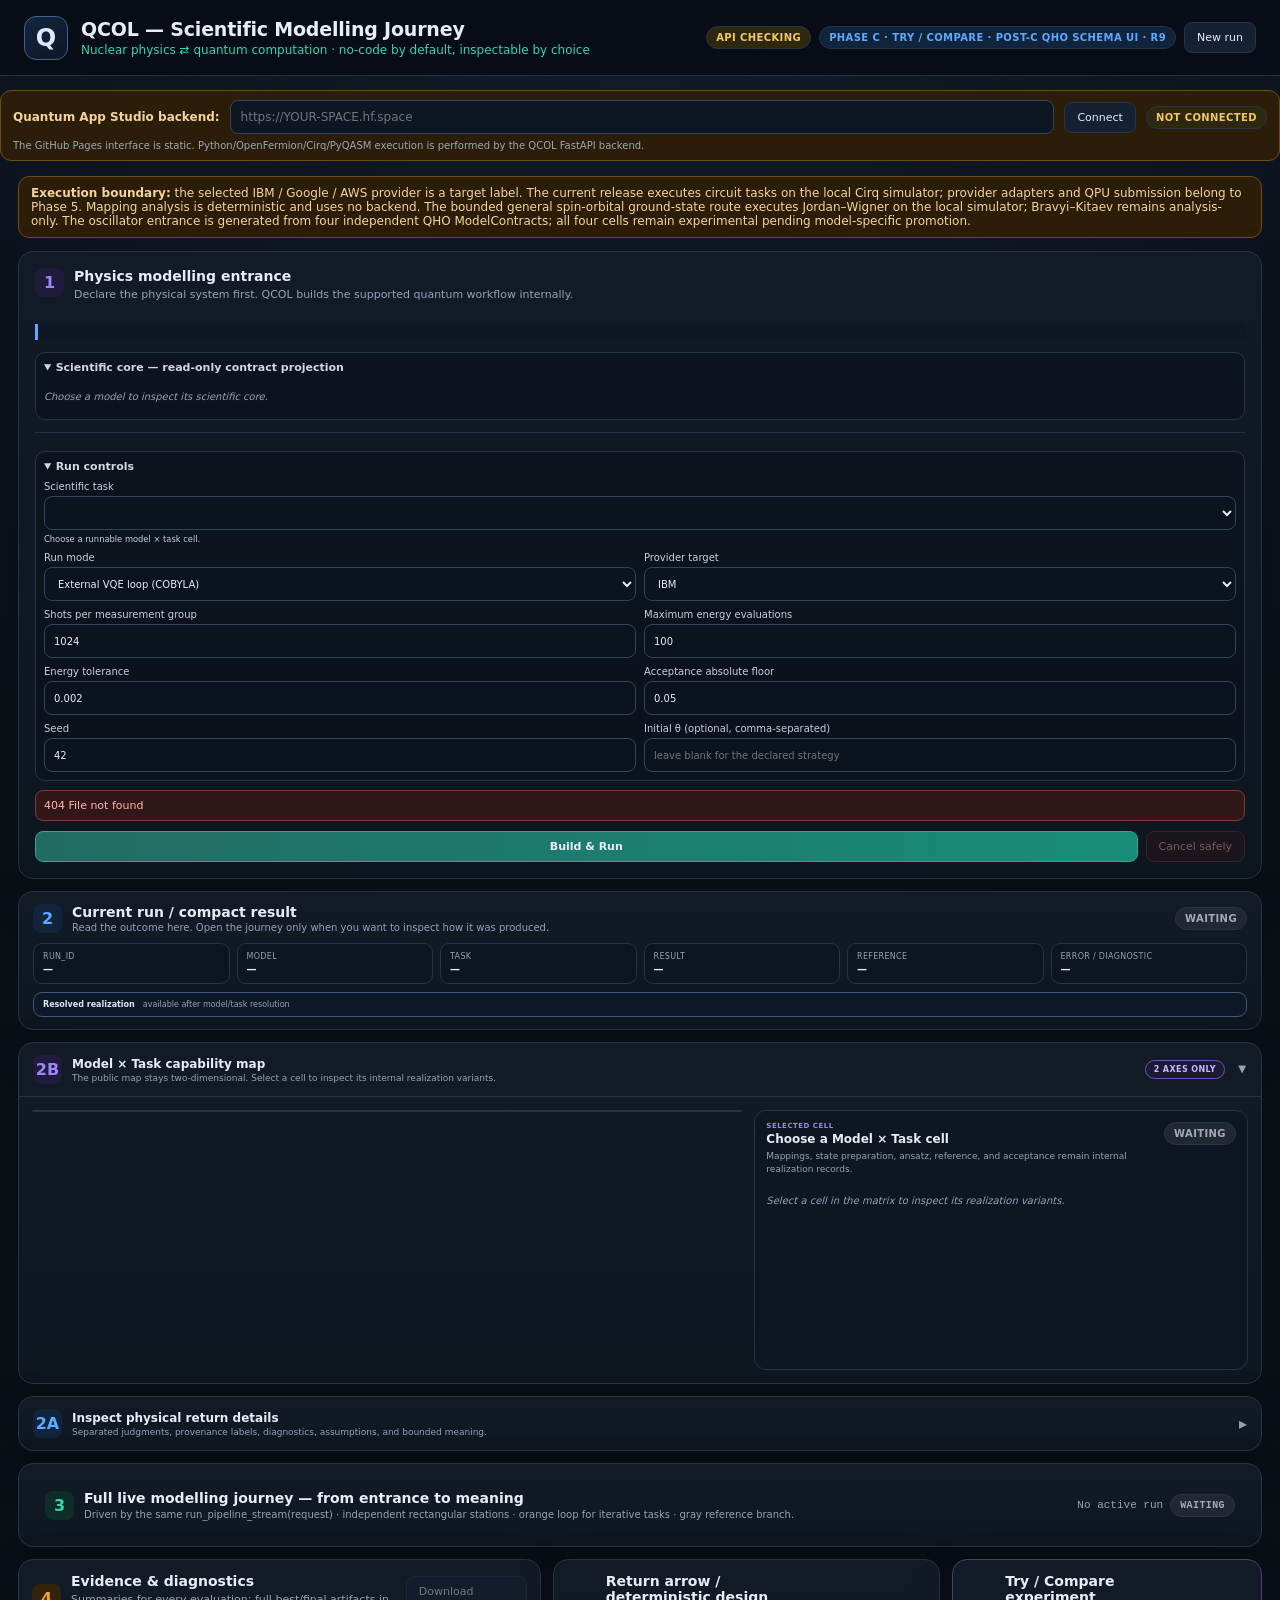
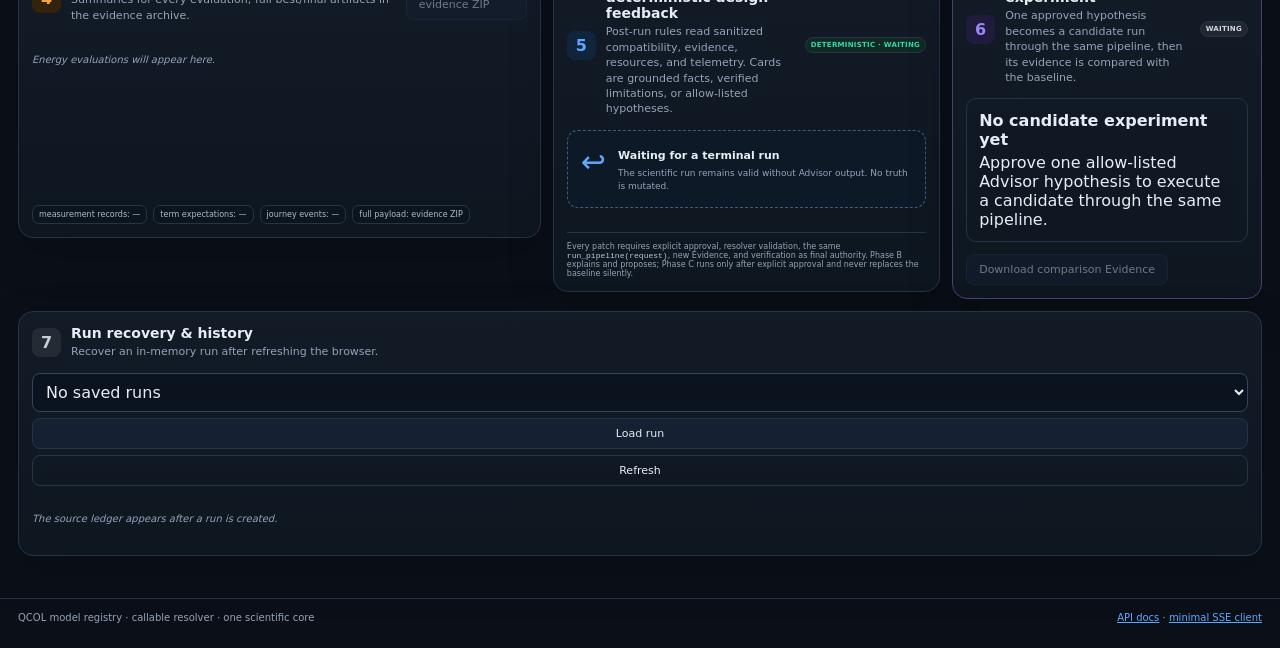
==== commit 593b1a4d: "Set practical VQE evaluation default and style minimum-bound warning" ====
--- a/index.html
+++ b/index.html
@@ -592,6 +592,7 @@
 
 .scientific-core-box{margin:12px 0}.semantic-boundary-note{padding:9px 11px;border-left:3px solid #46b6ff;background:#0c1927;color:#aebed0;font-size:12px;margin-bottom:9px}.scientific-core-grid{display:grid;grid-template-columns:repeat(2,minmax(0,1fr));gap:8px}.scientific-core-grid>div{border:1px solid #29394d;border-radius:8px;padding:8px;background:#0d1621}.scientific-core-grid span{display:block;color:#8fa1b5;font-size:10px;text-transform:uppercase;letter-spacing:.04em}.scientific-core-grid strong{display:block;color:#e4edf7;font-size:11px;margin-top:3px;overflow-wrap:anywhere}.scientific-core-grid code{white-space:normal;color:#b9c7d8}@media(max-width:760px){.scientific-core-grid{grid-template-columns:1fr}}
 
+.below-minimum { color: #b42318 !important; font-weight: 800; }
 </style>
 </head>
 <body>
@@ -627,7 +628,7 @@
 <label><span>Run mode</span><select id="runMode"><option value="vqe">External VQE loop (COBYLA)</option><option value="single_evaluation">Single validated θ evaluation</option></select></label>
 <label><span>Provider target</span><select id="targetBackend"><option value="ibm">IBM</option><option value="google">Google</option><option value="aws">AWS</option></select></label>
 <label><span>Shots per measurement group</span><input id="shots" min="64" step="64" type="number" value="1024"/></label>
-<label><span>Maximum energy evaluations</span><input id="maxEvaluations" max="500" min="1" type="number" value="24"/></label>
+<label><span>Maximum energy evaluations</span><input id="maxEvaluations" max="200" min="4" type="number" value="100"/></label>
 <label><span>Energy tolerance</span><input id="energyTolerance" min="0" step="0.0001" type="number" value="0.002"/></label>
 <label><span>Acceptance absolute floor</span><input id="acceptanceFloor" min="0" step="0.001" type="number" value="0.05"/></label>
 <label><span>Seed</span><input id="seed" step="1" type="number" value="42"/></label>
